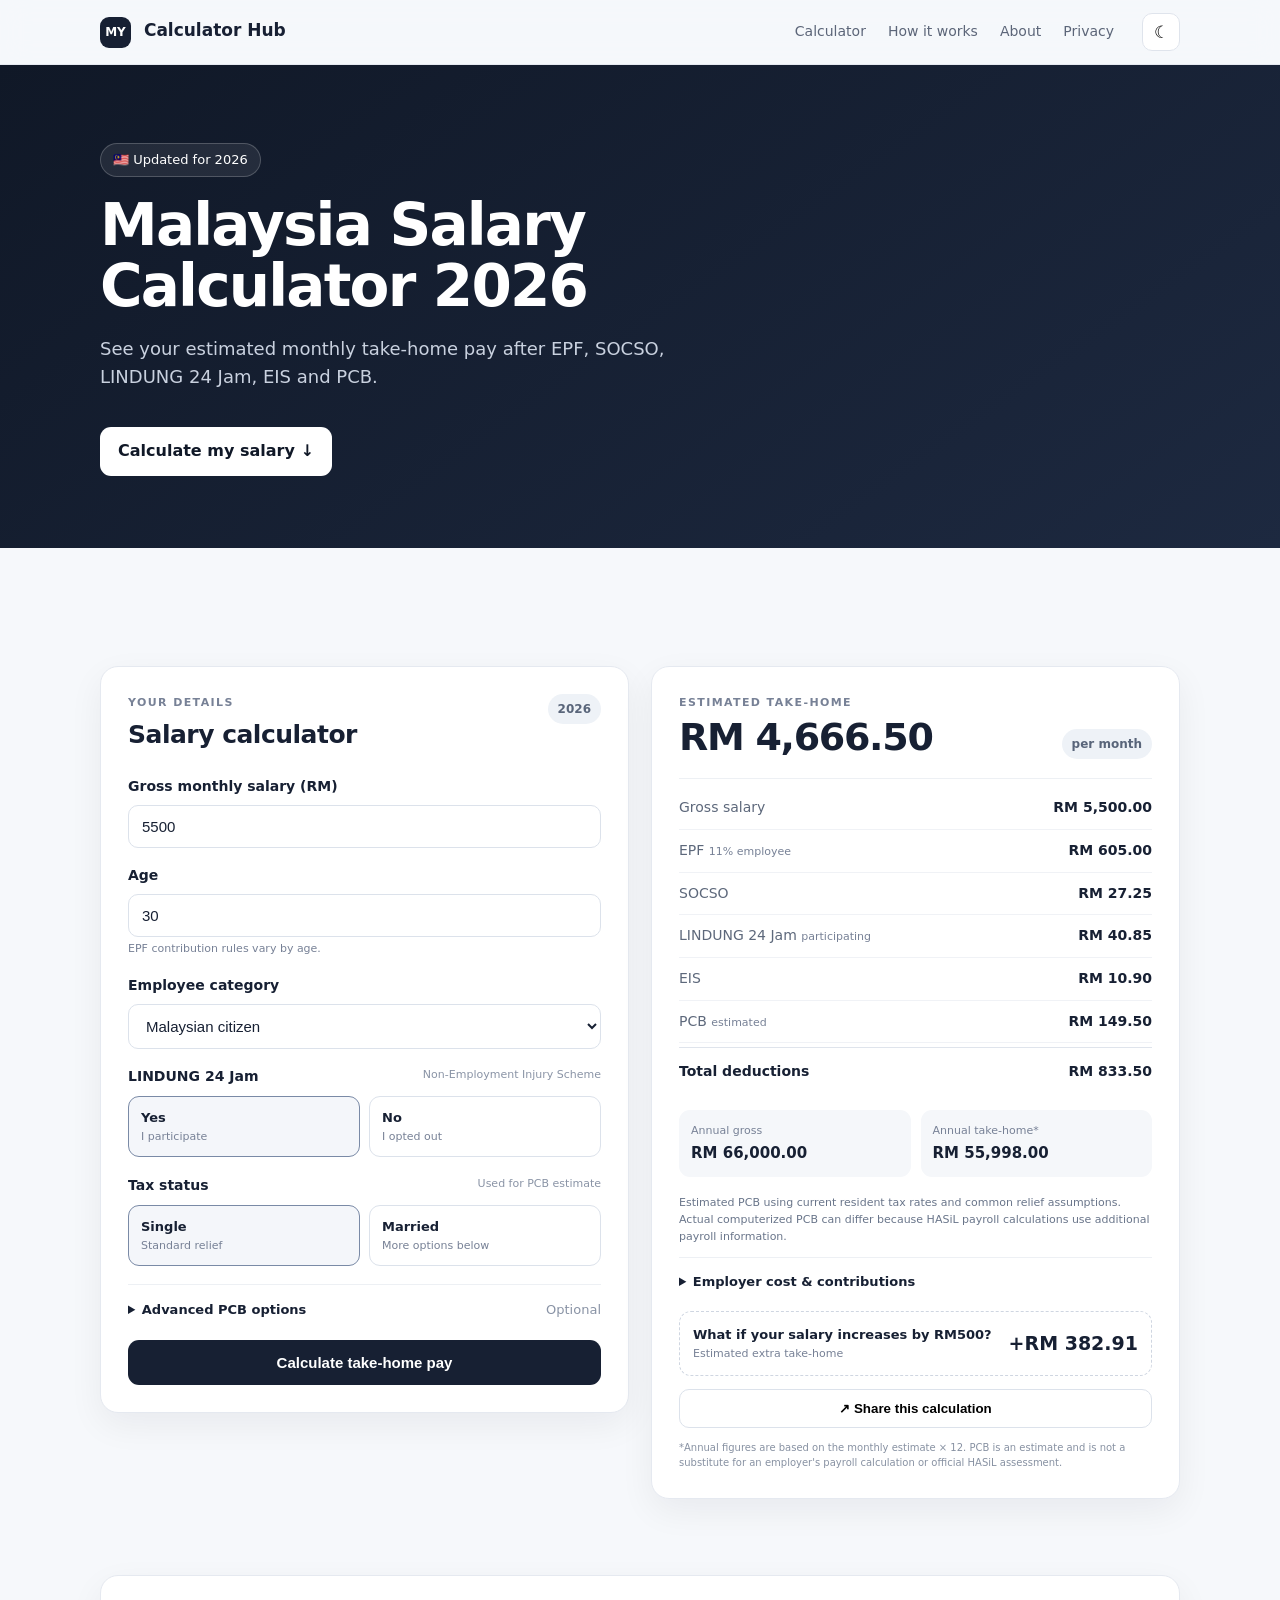
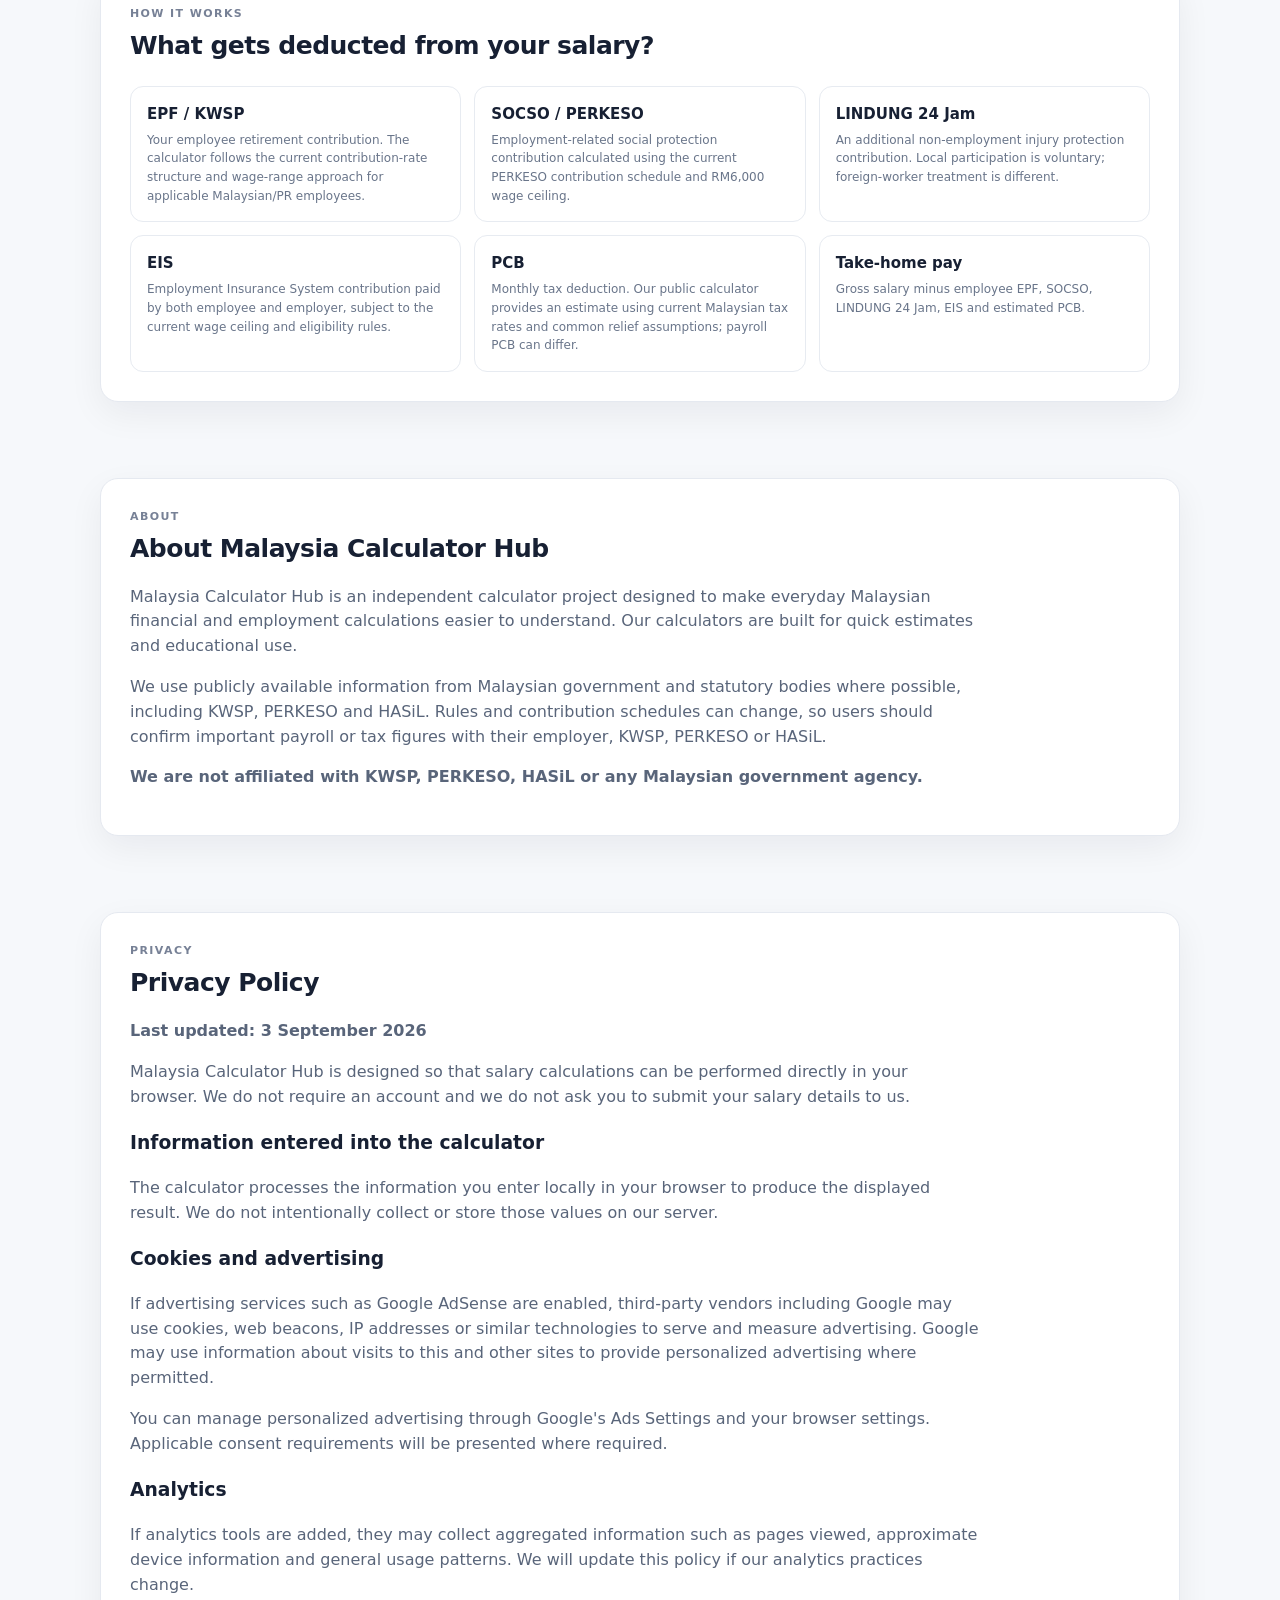
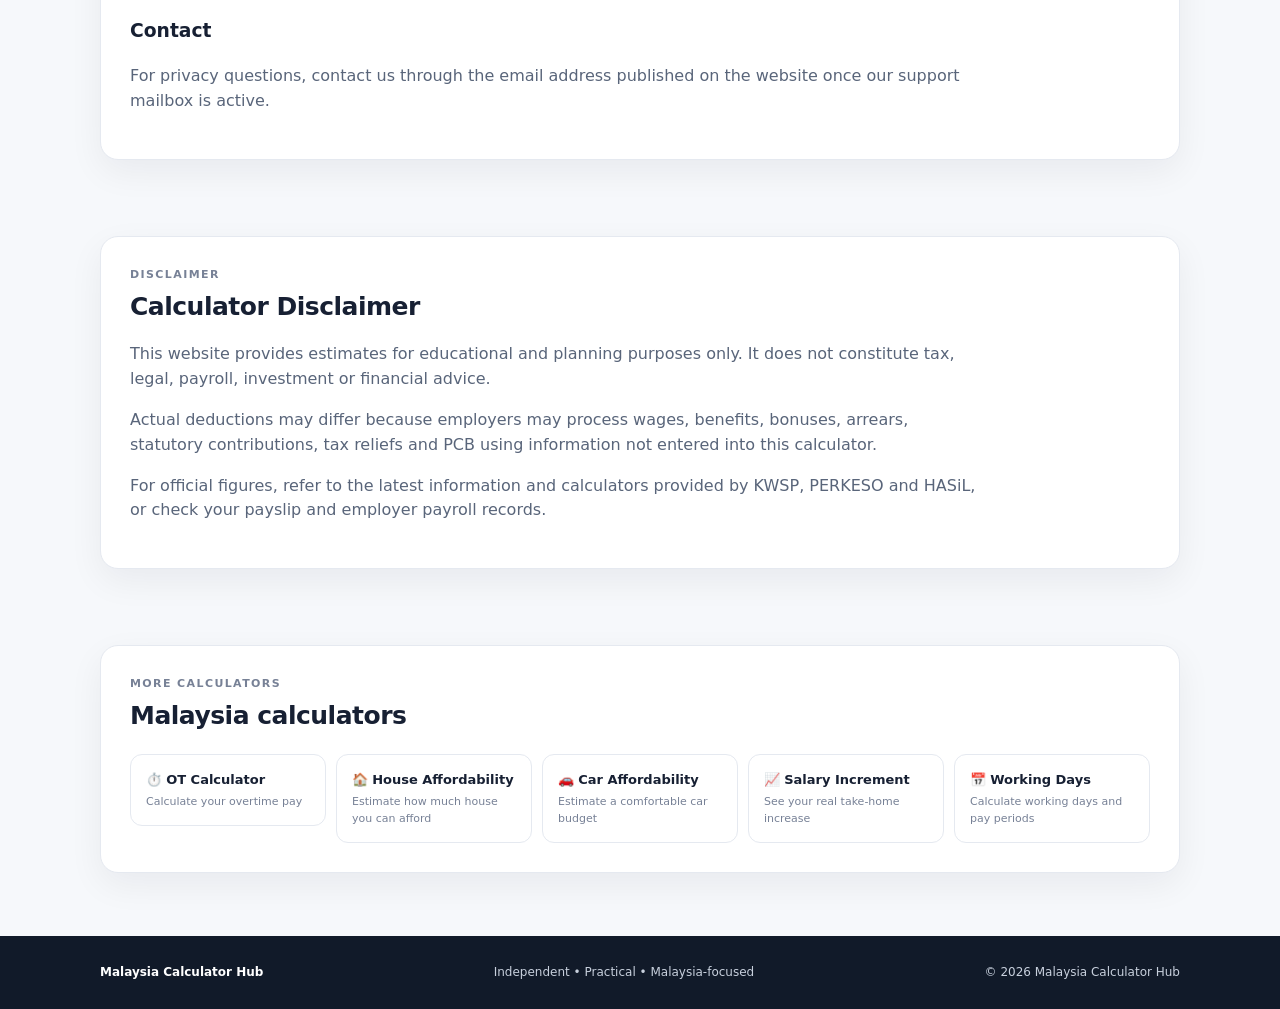
==== index.html @ cb7c534e "Update index.html" ====
<!doctype html>
<html lang="en">
<head>
<meta charset="utf-8">
<meta name="viewport" content="width=device-width, initial-scale=1">
<meta name="description" content="Malaysia Salary Calculator 2026. Estimate take-home pay after EPF, SOCSO, LINDUNG 24 Jam, EIS and PCB.">
<meta name="robots" content="index, follow">
<meta name="theme-color" content="#0f172a">
<title>Malaysia Salary Calculator 2026 | Take-Home Pay</title>
<link rel="stylesheet" href="style.css">
<!-- Google AdSense: after approval, replace ca-pub-XXXXXXXXXXXXXXXX with your publisher ID. -->
<!-- <script async src="https://pagead2.googlesyndication.com/pagead/js/adsbygoogle.js?client=ca-pub-XXXXXXXXXXXXXXXX" crossorigin="anonymous"></script> -->
</head>
<body>
<header class="topbar">
  <div class="nav">
    <a class="brand" href="#top"><span>MY</span> Calculator Hub</a>
    <nav>
      <a href="#calculator">Calculator</a>
      <a href="#how">How it works</a>
      <a href="#about">About</a>
      <a href="#privacy">Privacy</a>
    </nav>
    <button id="themeToggle" class="icon-btn" aria-label="Toggle dark mode">☾</button>
  </div>
</header>

<main id="top">
<section class="hero">
  <div class="hero-inner">
    <div class="pill">🇲🇾 Updated for 2026</div>
    <h1>Malaysia Salary Calculator 2026</h1>
    <p>See your estimated monthly take-home pay after EPF, SOCSO, LINDUNG 24 Jam, EIS and PCB.</p>
    <a class="hero-btn" href="#calculator">Calculate my salary ↓</a>
  </div>
</section>

<section class="ad-slot" aria-label="Advertisement">
  <span>Advertisement</span>
  <!-- AdSense unit can be placed here after approval -->
</section>

<section id="calculator" class="section">
<div class="calculator-grid">
  <div class="card input-card">
    <div class="section-head">
      <div><p class="eyebrow">YOUR DETAILS</p><h2>Salary calculator</h2></div>
      <span class="year-badge">2026</span>
    </div>

    <label>Gross monthly salary (RM)
      <input id="grossSalary" type="number" min="0" step="0.01" value="5500" inputmode="decimal">
    </label>

    <label>Age
      <input id="employeeAge" type="number" min="14" max="75" value="30" inputmode="numeric">
      <small>EPF contribution rules vary by age.</small>
    </label>

    <label>Employee category
      <select id="employeeType">
        <option value="malaysian">Malaysian citizen</option>
        <option value="pr">Permanent Resident (PR)</option>
        <option value="foreign">Non-Malaysian citizen</option>
      </select>
    </label>

    <div id="foreignNotice" class="notice hidden">For non-Malaysian employees, EPF is calculated at 2% employee + 2% employer under the current rule. LINDUNG 24 Jam is treated as mandatory in this calculator.</div>

    <div class="field-group">
      <div class="label-row"><span>LINDUNG 24 Jam</span><span class="help">Non-Employment Injury Scheme</span></div>
      <div class="radio-grid">
        <label class="radio-card"><input type="radio" name="lindung" value="yes" checked><span><b>Yes</b><small>I participate</small></span></label>
        <label class="radio-card"><input type="radio" name="lindung" value="no"><span><b>No</b><small>I opted out</small></span></label>
      </div>
    </div>

    <div class="field-group">
      <div class="label-row"><span>Tax status</span><span class="help">Used for PCB estimate</span></div>
      <div class="radio-grid">
        <label class="radio-card"><input type="radio" name="taxStatus" value="single" checked><span><b>Single</b><small>Standard relief</small></span></label>
        <label class="radio-card"><input type="radio" name="taxStatus" value="married"><span><b>Married</b><small>More options below</small></span></label>
      </div>
    </div>

    <div id="spouseBox" class="sub-options hidden">
      <label>Spouse has no income?
        <select id="spouseNoIncome"><option value="yes">Yes</option><option value="no">No</option></select>
      </label>
    </div>

    <details class="advanced">
      <summary>Advanced PCB options <span>Optional</span></summary>
      <div class="advanced-grid">
        <label>Children eligible for relief
          <input id="childrenCount" type="number" min="0" max="20" value="0">
        </label>
        <label>Monthly zakat (RM)
          <input id="zakatAmount" type="number" min="0" step="0.01" value="0">
        </label>
        <label>Monthly bonus / additional remuneration (RM)
          <input id="bonusAmount" type="number" min="0" step="0.01" value="0">
        </label>
        <label>Tax residency
          <select id="taxResidency">
            <option value="resident">Resident</option>
            <option value="nonresident">Non-resident</option>
          </select>
        </label>
      </div>
      <p class="advanced-note">PCB is an estimate. Actual payroll PCB can depend on accumulated remuneration, previous PCB/zakat, TP1/TP3 information, benefits and other payroll details.</p>
    </details>

    <button id="calculateBtn" class="calculate-btn">Calculate take-home pay</button>
  </div>

  <div class="card result-card" id="results">
    <div class="result-top">
      <div><p class="eyebrow">ESTIMATED TAKE-HOME</p><div id="takeHome" class="take-home">RM 0.00</div></div>
      <div class="mini-chip">per month</div>
    </div>

    <div class="breakdown">
      <div class="row"><span>Gross salary</span><strong id="grossResult">RM 0.00</strong></div>
      <div class="row"><span>EPF <small id="epfRateLabel">Employee</small></span><strong id="epfAmount">RM 0.00</strong></div>
      <div class="row"><span>SOCSO</span><strong id="socsoAmount">RM 0.00</strong></div>
      <div class="row"><span>LINDUNG 24 Jam <small id="lindungLabel"></small></span><strong id="lindungAmount">RM 0.00</strong></div>
      <div class="row"><span>EIS</span><strong id="eisAmount">RM 0.00</strong></div>
      <div class="row"><span>PCB <small>estimated</small></span><strong id="pcbAmount">RM 0.00</strong></div>
      <div class="row total"><span>Total deductions</span><strong id="totalDeductions">RM 0.00</strong></div>
    </div>

    <div class="annual-grid">
      <div><span>Annual gross</span><strong id="annualGross">RM 0.00</strong></div>
      <div><span>Annual take-home*</span><strong id="annualTakeHome">RM 0.00</strong></div>
    </div>
    <p id="pcbNote" class="result-note"></p>

    <details class="employer">
      <summary>Employer cost & contributions</summary>
      <div class="breakdown">
        <div class="row"><span>Employer EPF</span><strong id="employerEpf">RM 0.00</strong></div>
        <div class="row"><span>Employer SOCSO</span><strong id="employerSocso">RM 0.00</strong></div>
        <div class="row"><span>Employer EIS</span><strong id="employerEis">RM 0.00</strong></div>
        <div class="row total"><span>Employer statutory total</span><strong id="employerTotal">RM 0.00</strong></div>
      </div>
    </details>

    <div class="raise-box">
      <div><span>What if your salary increases by RM500?</span><small>Estimated extra take-home</small></div>
      <strong id="raiseTakeHome">+RM 0.00</strong>
    </div>

    <button id="shareBtn" class="share-btn">↗ Share this calculation</button>
    <p class="disclaimer">*Annual figures are based on the monthly estimate × 12. PCB is an estimate and is not a substitute for an employer's payroll calculation or official HASiL assessment.</p>
  </div>
</div>
</section>

<section class="section" id="how">
  <div class="content-card">
    <p class="eyebrow">HOW IT WORKS</p>
    <h2>What gets deducted from your salary?</h2>
    <div class="info-grid">
      <article><h3>EPF / KWSP</h3><p>Your employee retirement contribution. The calculator follows the current contribution-rate structure and wage-range approach for applicable Malaysian/PR employees.</p></article>
      <article><h3>SOCSO / PERKESO</h3><p>Employment-related social protection contribution calculated using the current PERKESO contribution schedule and RM6,000 wage ceiling.</p></article>
      <article><h3>LINDUNG 24 Jam</h3><p>An additional non-employment injury protection contribution. Local participation is voluntary; foreign-worker treatment is different.</p></article>
      <article><h3>EIS</h3><p>Employment Insurance System contribution paid by both employee and employer, subject to the current wage ceiling and eligibility rules.</p></article>
      <article><h3>PCB</h3><p>Monthly tax deduction. Our public calculator provides an estimate using current Malaysian tax rates and common relief assumptions; payroll PCB can differ.</p></article>
      <article><h3>Take-home pay</h3><p>Gross salary minus employee EPF, SOCSO, LINDUNG 24 Jam, EIS and estimated PCB.</p></article>
    </div>
  </div>
</section>

<section class="section" id="about">
  <div class="content-card">
    <p class="eyebrow">ABOUT</p>
    <h2>About Malaysia Calculator Hub</h2>
    <p>Malaysia Calculator Hub is an independent calculator project designed to make everyday Malaysian financial and employment calculations easier to understand. Our calculators are built for quick estimates and educational use.</p>
    <p>We use publicly available information from Malaysian government and statutory bodies where possible, including KWSP, PERKESO and HASiL. Rules and contribution schedules can change, so users should confirm important payroll or tax figures with their employer, KWSP, PERKESO or HASiL.</p>
    <p><b>We are not affiliated with KWSP, PERKESO, HASiL or any Malaysian government agency.</b></p>
  </div>
</section>

<section class="section" id="privacy">
  <div class="content-card">
    <p class="eyebrow">PRIVACY</p>
    <h2>Privacy Policy</h2>
    <p><b>Last updated: 3 September 2026</b></p>
    <p>Malaysia Calculator Hub is designed so that salary calculations can be performed directly in your browser. We do not require an account and we do not ask you to submit your salary details to us.</p>
    <h3>Information entered into the calculator</h3>
    <p>The calculator processes the information you enter locally in your browser to produce the displayed result. We do not intentionally collect or store those values on our server.</p>
    <h3>Cookies and advertising</h3>
    <p>If advertising services such as Google AdSense are enabled, third-party vendors including Google may use cookies, web beacons, IP addresses or similar technologies to serve and measure advertising. Google may use information about visits to this and other sites to provide personalized advertising where permitted.</p>
    <p>You can manage personalized advertising through Google's Ads Settings and your browser settings. Applicable consent requirements will be presented where required.</p>
    <h3>Analytics</h3>
    <p>If analytics tools are added, they may collect aggregated information such as pages viewed, approximate device information and general usage patterns. We will update this policy if our analytics practices change.</p>
    <h3>Contact</h3>
    <p>For privacy questions, contact us through the email address published on the website once our support mailbox is active.</p>
  </div>
</section>

<section class="section">
  <div class="content-card">
    <p class="eyebrow">DISCLAIMER</p>
    <h2>Calculator Disclaimer</h2>
    <p>This website provides estimates for educational and planning purposes only. It does not constitute tax, legal, payroll, investment or financial advice.</p>
    <p>Actual deductions may differ because employers may process wages, benefits, bonuses, arrears, statutory contributions, tax reliefs and PCB using information not entered into this calculator.</p>
    <p>For official figures, refer to the latest information and calculators provided by KWSP, PERKESO and HASiL, or check your payslip and employer payroll records.</p>
  </div>
</section>

<section class="section">
  <div class="content-card">
    <p class="eyebrow">MORE CALCULATORS</p>
    <h2>Malaysia calculators</h2>

    <div class="coming-grid">

      <a href="ot-calculator.html" style="text-decoration:none;color:inherit;">
        <div>
          ⏱️ <b>OT Calculator</b>
          <small>Calculate your overtime pay</small>
        </div>
      </a>

      <a href="house-affordability.html" style="text-decoration:none;color:inherit;">
  <div>
    🏠 <b>House Affordability</b>
    <small>Estimate how much house you can afford</small>
  </div>
</a>

      <div>
        🚗 <b>Car Affordability</b>
        <small>Estimate a comfortable car budget</small>
      </div>

      <div>
        📈 <b>Salary Increment</b>
        <small>See your real take-home increase</small>
      </div>

      <div>
        📅 <b>Working Days</b>
        <small>Calculate working days and pay periods</small>
      </div>

    </div>
  </div>
</section>
</main>

<footer>
  <div class="footer-inner">
    <b>Malaysia Calculator Hub</b>
    <span>Independent • Practical • Malaysia-focused</span>
    <span>© 2026 Malaysia Calculator Hub</span>
  </div>
</footer>
<script src="script.js"></script>
</body>
</html>
---- style.css ----
*{box-sizing:border-box}html{scroll-behavior:smooth}body{margin:0;font-family:Inter,ui-sans-serif,system-ui,-apple-system,BlinkMacSystemFont,"Segoe UI",sans-serif;background:#f6f8fb;color:#172033;line-height:1.55}a{color:inherit;text-decoration:none}.topbar{position:sticky;top:0;z-index:20;background:rgba(246,248,251,.9);backdrop-filter:blur(14px);border-bottom:1px solid #e5e9f0}.nav{max-width:1120px;margin:auto;padding:13px 20px;display:flex;align-items:center;gap:28px}.brand{font-weight:800;font-size:17px;margin-right:auto}.brand span{display:inline-grid;place-items:center;background:#172033;color:#fff;border-radius:9px;width:31px;height:31px;margin-right:7px;font-size:12px}.nav nav{display:flex;gap:22px;font-size:14px;color:#5c6679}.nav nav a:hover{color:#172033}.icon-btn{border:1px solid #dfe4ec;background:#fff;border-radius:10px;width:38px;height:38px;font-size:17px;cursor:pointer}.hero{background:linear-gradient(145deg,#101827,#1d2940);color:white}.hero-inner{max-width:1120px;margin:auto;padding:78px 20px 72px}.pill{display:inline-block;border:1px solid rgba(255,255,255,.2);background:rgba(255,255,255,.08);padding:6px 12px;border-radius:999px;font-size:13px}.hero h1{font-size:clamp(34px,6vw,58px);line-height:1.05;max-width:760px;margin:18px 0 15px;letter-spacing:-1.8px}.hero p{max-width:650px;color:#c9d1df;font-size:18px}.hero-btn{display:inline-block;margin-top:18px;background:#fff;color:#101827;padding:12px 18px;border-radius:11px;font-weight:750}.section{max-width:1120px;margin:0 auto;padding:38px 20px}.calculator-grid{display:grid;grid-template-columns:1fr 1fr;gap:22px;margin-top:-35px;position:relative}.card,.content-card{background:#fff;border:1px solid #e5e9f0;border-radius:18px;box-shadow:0 12px 35px rgba(15,23,42,.06)}.card{padding:27px}.input-card{align-self:start}.result-card{position:sticky;top:82px}.section-head{display:flex;justify-content:space-between;align-items:start;margin-bottom:22px}.eyebrow{font-size:11px;letter-spacing:1.4px;font-weight:800;color:#778196;margin:0 0 5px}.section h2,.content-card h2{margin:0;font-size:25px;letter-spacing:-.5px}.year-badge,.mini-chip{background:#eef2f7;color:#59657a;border-radius:999px;padding:6px 10px;font-size:12px;font-weight:700}label{display:block;font-size:14px;font-weight:700;margin:0 0 17px}input,select{display:block;width:100%;margin-top:7px;border:1px solid #dce2eb;border-radius:10px;background:#fff;color:#172033;padding:12px 13px;font-size:15px;outline:none}input:focus,select:focus{border-color:#7586a3;box-shadow:0 0 0 3px rgba(117,134,163,.12)}small{font-size:11px;color:#778196;font-weight:500}.notice{font-size:12px;line-height:1.5;padding:11px 12px;background:#fff7e6;border:1px solid #f0d79d;color:#71551d;border-radius:10px;margin:-4px 0 18px}.hidden{display:none!important}.field-group{margin:4px 0 18px}.label-row{display:flex;justify-content:space-between;gap:10px;font-size:14px;font-weight:750;margin-bottom:8px}.help{font-size:11px;color:#8a94a6;font-weight:500}.radio-grid{display:grid;grid-template-columns:1fr 1fr;gap:9px}.radio-card{margin:0;cursor:pointer}.radio-card input{display:none}.radio-card span{display:block;border:1px solid #dce2eb;border-radius:11px;padding:11px 12px;background:#fff}.radio-card input:checked+span{border-color:#7a8aa6;background:#f4f6fa}.radio-card b,.radio-card small{display:block}.radio-card b{font-size:13px}.sub-options{padding:12px;background:#f7f9fc;border-radius:11px;margin-bottom:15px}.advanced{border-top:1px solid #edf0f4;padding-top:15px;margin-top:3px}.advanced summary,.employer summary{cursor:pointer;font-weight:750;font-size:13px}.advanced summary span{float:right;color:#8993a5;font-weight:500}.advanced-grid{display:grid;grid-template-columns:1fr 1fr;gap:12px;margin-top:15px}.advanced-grid label{margin:0}.advanced-note{font-size:11px;color:#778196;margin:12px 0 0}.calculate-btn{width:100%;border:0;border-radius:11px;background:#172033;color:#fff;padding:14px 16px;font-size:15px;font-weight:800;cursor:pointer;margin-top:20px}.calculate-btn:hover{opacity:.92}.result-top{display:flex;align-items:end;justify-content:space-between;border-bottom:1px solid #edf0f4;padding-bottom:19px}.take-home{font-size:38px;font-weight:850;letter-spacing:-1.3px;line-height:1.15}.breakdown{margin:8px 0}.row{display:flex;justify-content:space-between;align-items:center;padding:10px 0;font-size:14px;border-bottom:1px solid #f0f2f6}.row span{color:#5d687b}.row strong{font-variant-numeric:tabular-nums}.row.total{border-top:1px solid #dfe4ec;border-bottom:0;margin-top:4px;padding-top:13px;font-weight:800}.row.total span{color:#172033}.annual-grid{display:grid;grid-template-columns:1fr 1fr;gap:10px;margin:17px 0}.annual-grid div{background:#f5f7fa;border-radius:11px;padding:12px}.annual-grid span,.annual-grid strong{display:block}.annual-grid span{font-size:11px;color:#778196}.annual-grid strong{font-size:15px;margin-top:3px}.result-note{font-size:11px;color:#69758a}.employer{border-top:1px solid #edf0f4;padding-top:14px;margin-top:12px}.raise-box{margin-top:18px;border:1px dashed #cfd6e1;border-radius:12px;padding:13px;display:flex;justify-content:space-between;gap:12px;align-items:center}.raise-box span,.raise-box small{display:block}.raise-box span{font-size:13px;font-weight:750}.raise-box strong{font-size:19px}.share-btn{width:100%;background:#fff;border:1px solid #dce2eb;border-radius:10px;padding:11px;margin-top:13px;font-weight:750;cursor:pointer}.disclaimer{font-size:10px;color:#8791a2;margin:12px 0 0}.content-card{padding:29px}.content-card>p:not(.eyebrow){max-width:850px;color:#59657a}.info-grid{display:grid;grid-template-columns:repeat(3,1fr);gap:13px;margin-top:20px}.info-grid article{border:1px solid #e7ebf1;border-radius:13px;padding:16px}.info-grid h3{margin:0 0 5px;font-size:15px}.info-grid p{margin:0;font-size:12px;color:#69758a}.coming-grid{display:grid;grid-template-columns:repeat(5,1fr);gap:10px;margin-top:18px}.coming-grid div{border:1px solid #e5e9f0;border-radius:12px;padding:15px;font-size:13px}.coming-grid small{display:block;margin-top:3px}.ad-slot{max-width:1120px;height:90px;margin:25px auto 0;padding:15px 20px;display:flex;justify-content:center;align-items:center;color:#a1a9b7;font-size:10px;letter-spacing:.7px;text-transform:uppercase}.ad-slot span{display:none}footer{background:#111a29;color:#c8d0dd;margin-top:25px}.footer-inner{max-width:1120px;margin:auto;padding:27px 20px;display:flex;gap:20px;justify-content:space-between;flex-wrap:wrap;font-size:12px}.footer-inner b{color:#fff}body.dark{background:#0d1420;color:#edf1f7}body.dark .topbar{background:rgba(13,20,32,.9);border-color:#263142}body.dark .card,body.dark .content-card,body.dark input,body.dark select,body.dark .radio-card span,body.dark .icon-btn,body.dark .share-btn{background:#141d2b;color:#edf1f7;border-color:#2a3547}body.dark .nav nav,body.dark .row span,body.dark .content-card>p:not(.eyebrow),body.dark .info-grid p,body.dark .result-note,body.dark small{color:#9da9bb}body.dark .brand span{background:#fff;color:#111a29}body.dark .year-badge,body.dark .mini-chip,body.dark .annual-grid div{background:#1c2737;color:#b6c0cf}body.dark .row{border-color:#263142}body.dark .radio-card input:checked+span{background:#1d293a}body.dark .advanced{border-color:#263142}body.dark .sub-options{background:#111a27}.dark .content-card{}.hidden{display:none!important}@media(max-width:850px){.nav nav{display:none}.calculator-grid{grid-template-columns:1fr}.result-card{position:static}.info-grid{grid-template-columns:1fr 1fr}.coming-grid{grid-template-columns:1fr 1fr}.hero-inner{padding-top:58px}.calculator-grid{margin-top:-20px}}@media(max-width:600px){.section{padding:25px 14px}.card,.content-card{padding:21px;border-radius:15px}.hero-inner{padding:52px 18px 58px}.hero h1{font-size:38px}.hero p{font-size:16px}.take-home{font-size:32px}.info-grid,.advanced-grid{grid-template-columns:1fr}.coming-grid{grid-template-columns:1fr 1fr}.nav{padding:10px 14px}.ad-slot{height:60px}.annual-grid{gap:7px}.footer-inner{padding:24px 14px;flex-direction:column;gap:7px}}
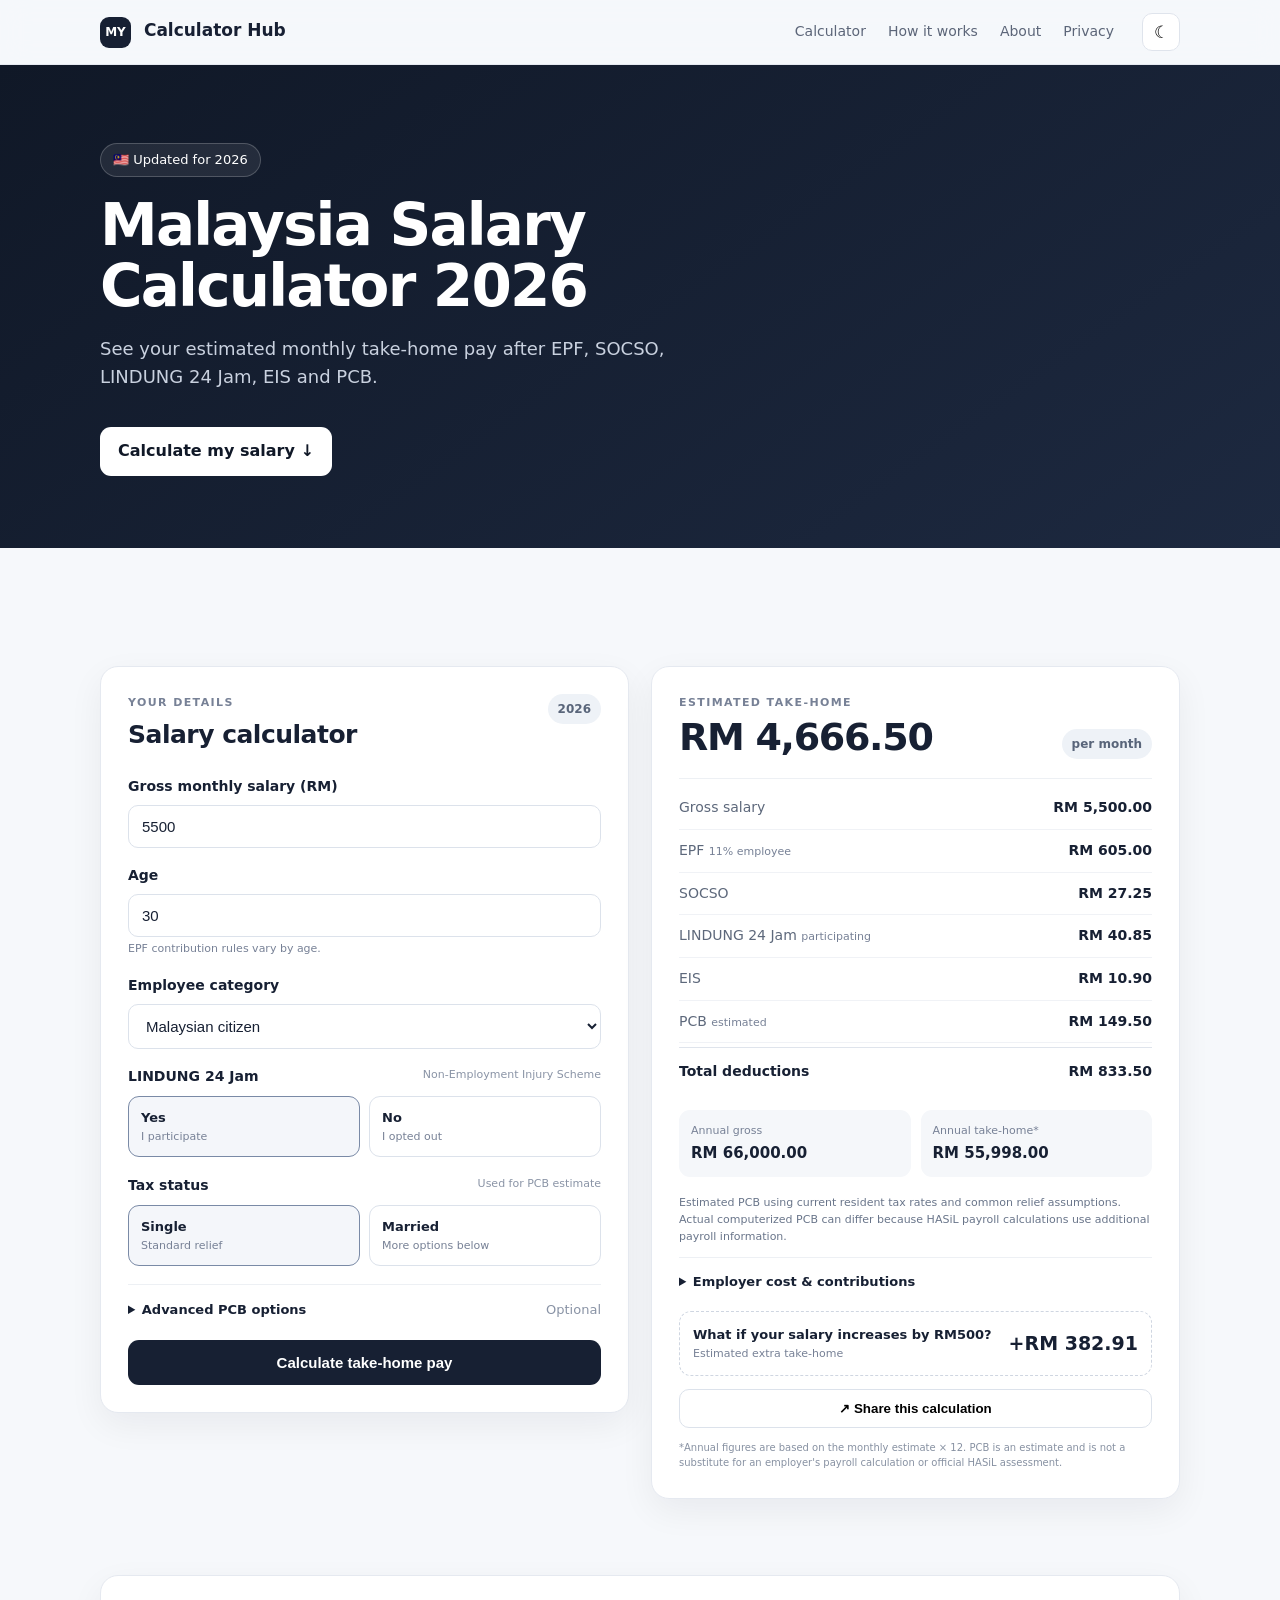
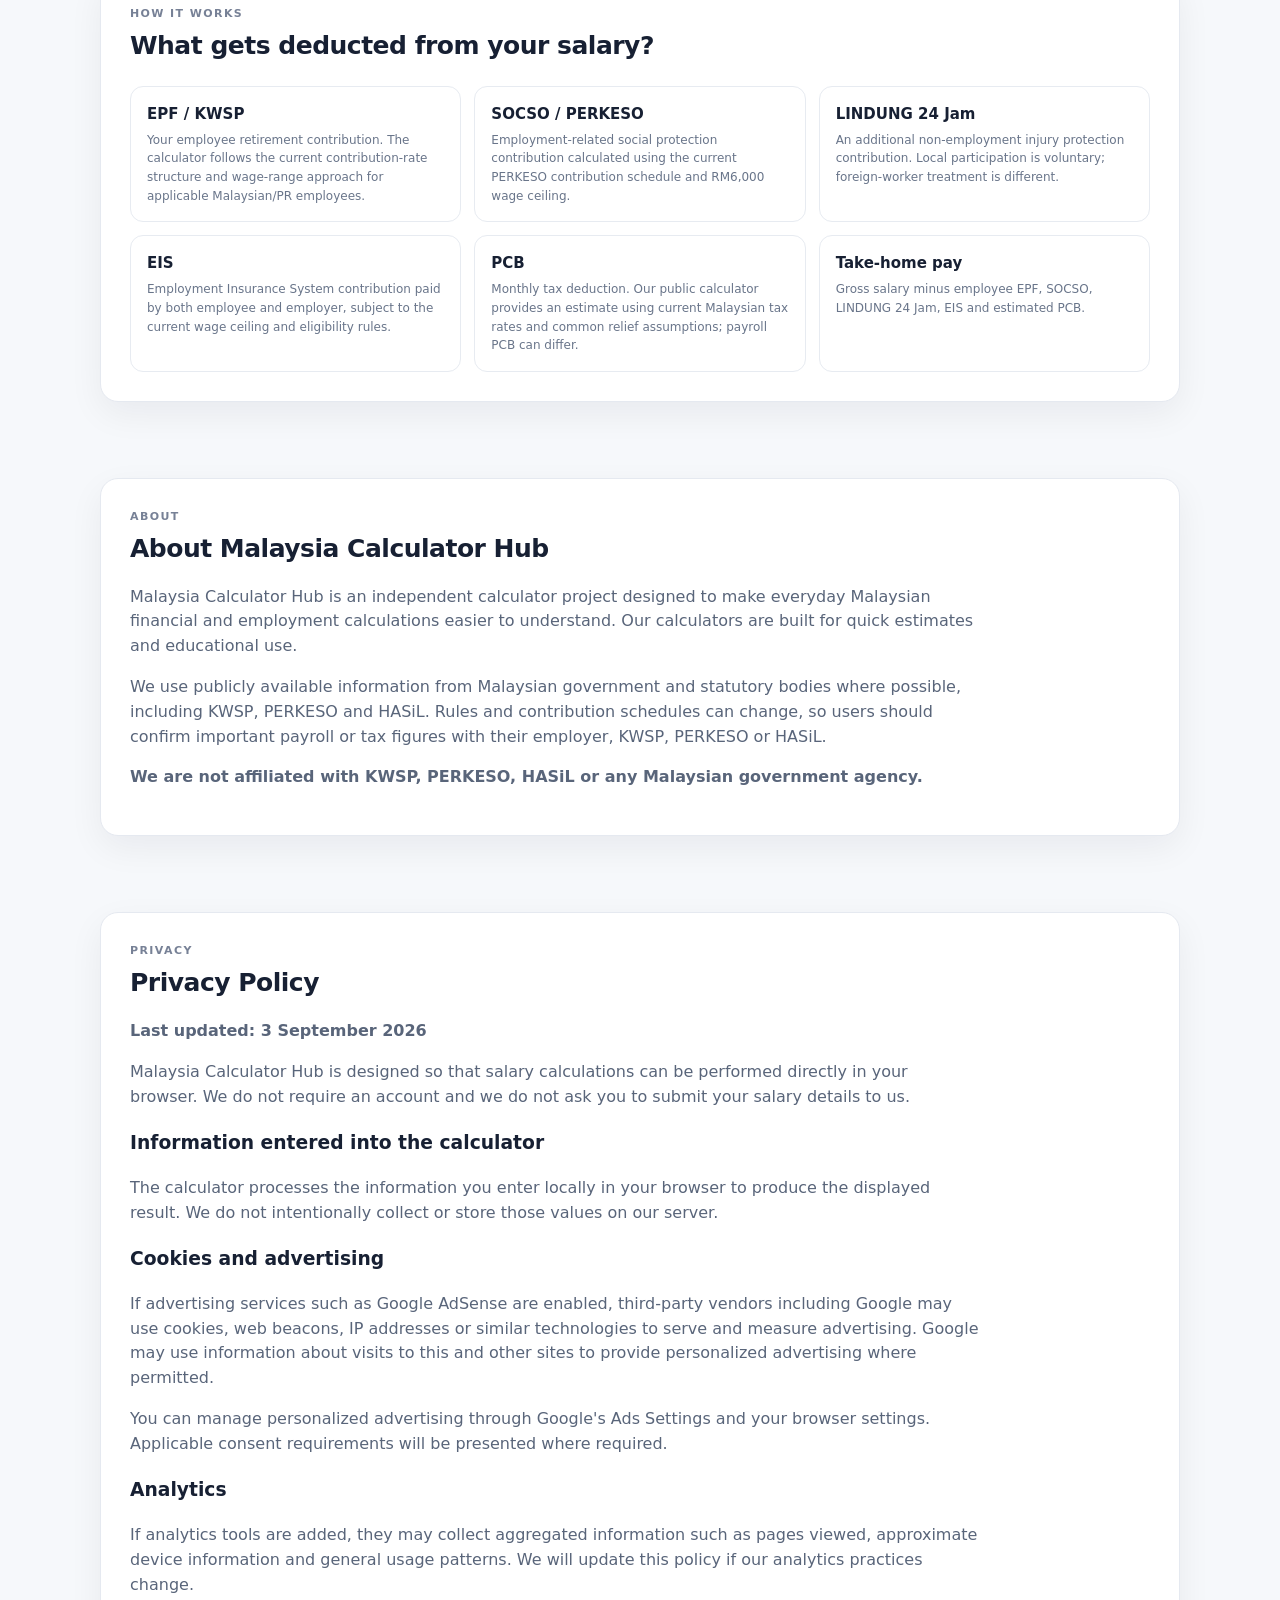
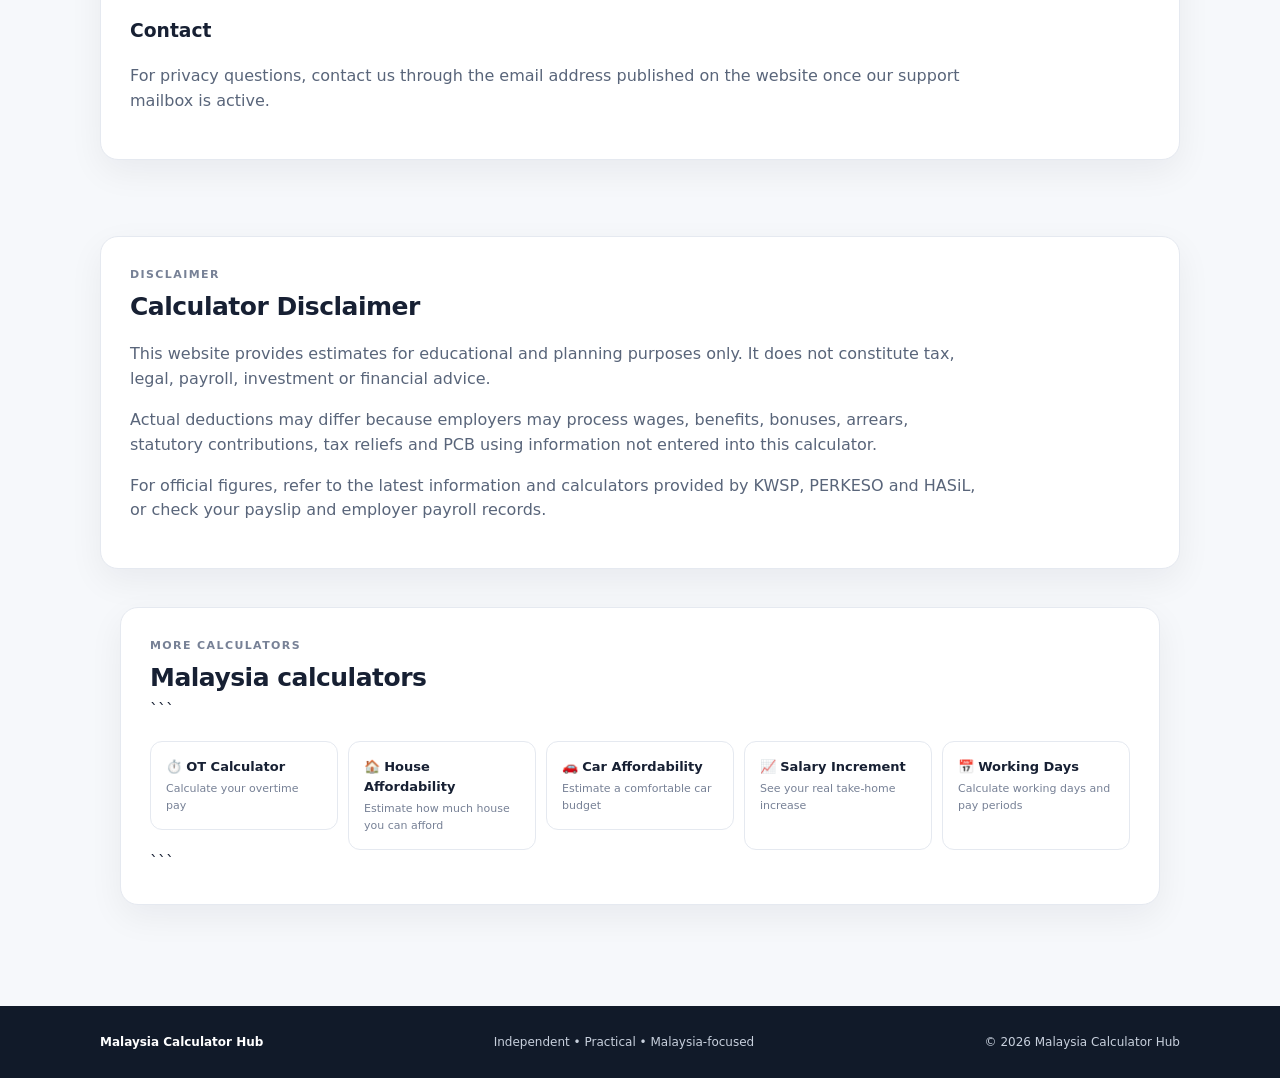
==== commit 8d29e79f: "Update index.html" ====
--- a/index.html
+++ b/index.html
@@ -208,47 +208,51 @@
     <p>Actual deductions may differ because employers may process wages, benefits, bonuses, arrears, statutory contributions, tax reliefs and PCB using information not entered into this calculator.</p>
     <p>For official figures, refer to the latest information and calculators provided by KWSP, PERKESO and HASiL, or check your payslip and employer payroll records.</p>
   </div>
-</section>
-
 <section class="section">
   <div class="content-card">
     <p class="eyebrow">MORE CALCULATORS</p>
     <h2>Malaysia calculators</h2>
 
-    <div class="coming-grid">
-
-      <a href="ot-calculator.html" style="text-decoration:none;color:inherit;">
-        <div>
-          ⏱️ <b>OT Calculator</b>
-          <small>Calculate your overtime pay</small>
-        </div>
-      </a>
-
-      <a href="house-affordability.html" style="text-decoration:none;color:inherit;">
+```
+<div class="coming-grid">
+
+  <a href="ot-calculator.html" style="text-decoration:none;color:inherit;">
+    <div>
+      ⏱️ <b>OT Calculator</b>
+      <small>Calculate your overtime pay</small>
+    </div>
+  </a>
+
+  <a href="house-affordability.html" style="text-decoration:none;color:inherit;">
+    <div>
+      🏠 <b>House Affordability</b>
+      <small>Estimate how much house you can afford</small>
+    </div>
+  </a>
+
+  <a href="car-affordability.html" style="text-decoration:none;color:inherit;">
+    <div>
+      🚗 <b>Car Affordability</b>
+      <small>Estimate a comfortable car budget</small>
+    </div>
+  </a>
+
   <div>
-    🏠 <b>House Affordability</b>
-    <small>Estimate how much house you can afford</small>
-  </div>
-</a>
-
-      <div>
-        🚗 <b>Car Affordability</b>
-        <small>Estimate a comfortable car budget</small>
-      </div>
-
-      <div>
-        📈 <b>Salary Increment</b>
-        <small>See your real take-home increase</small>
-      </div>
-
-      <div>
-        📅 <b>Working Days</b>
-        <small>Calculate working days and pay periods</small>
-      </div>
-
-    </div>
-  </div>
-</section>
+    📈 <b>Salary Increment</b>
+    <small>See your real take-home increase</small>
+  </div>
+
+  <div>
+    📅 <b>Working Days</b>
+    <small>Calculate working days and pay periods</small>
+  </div>
+
+</div>
+```
+
+  </div>
+</section>
+
 </main>
 
 <footer>
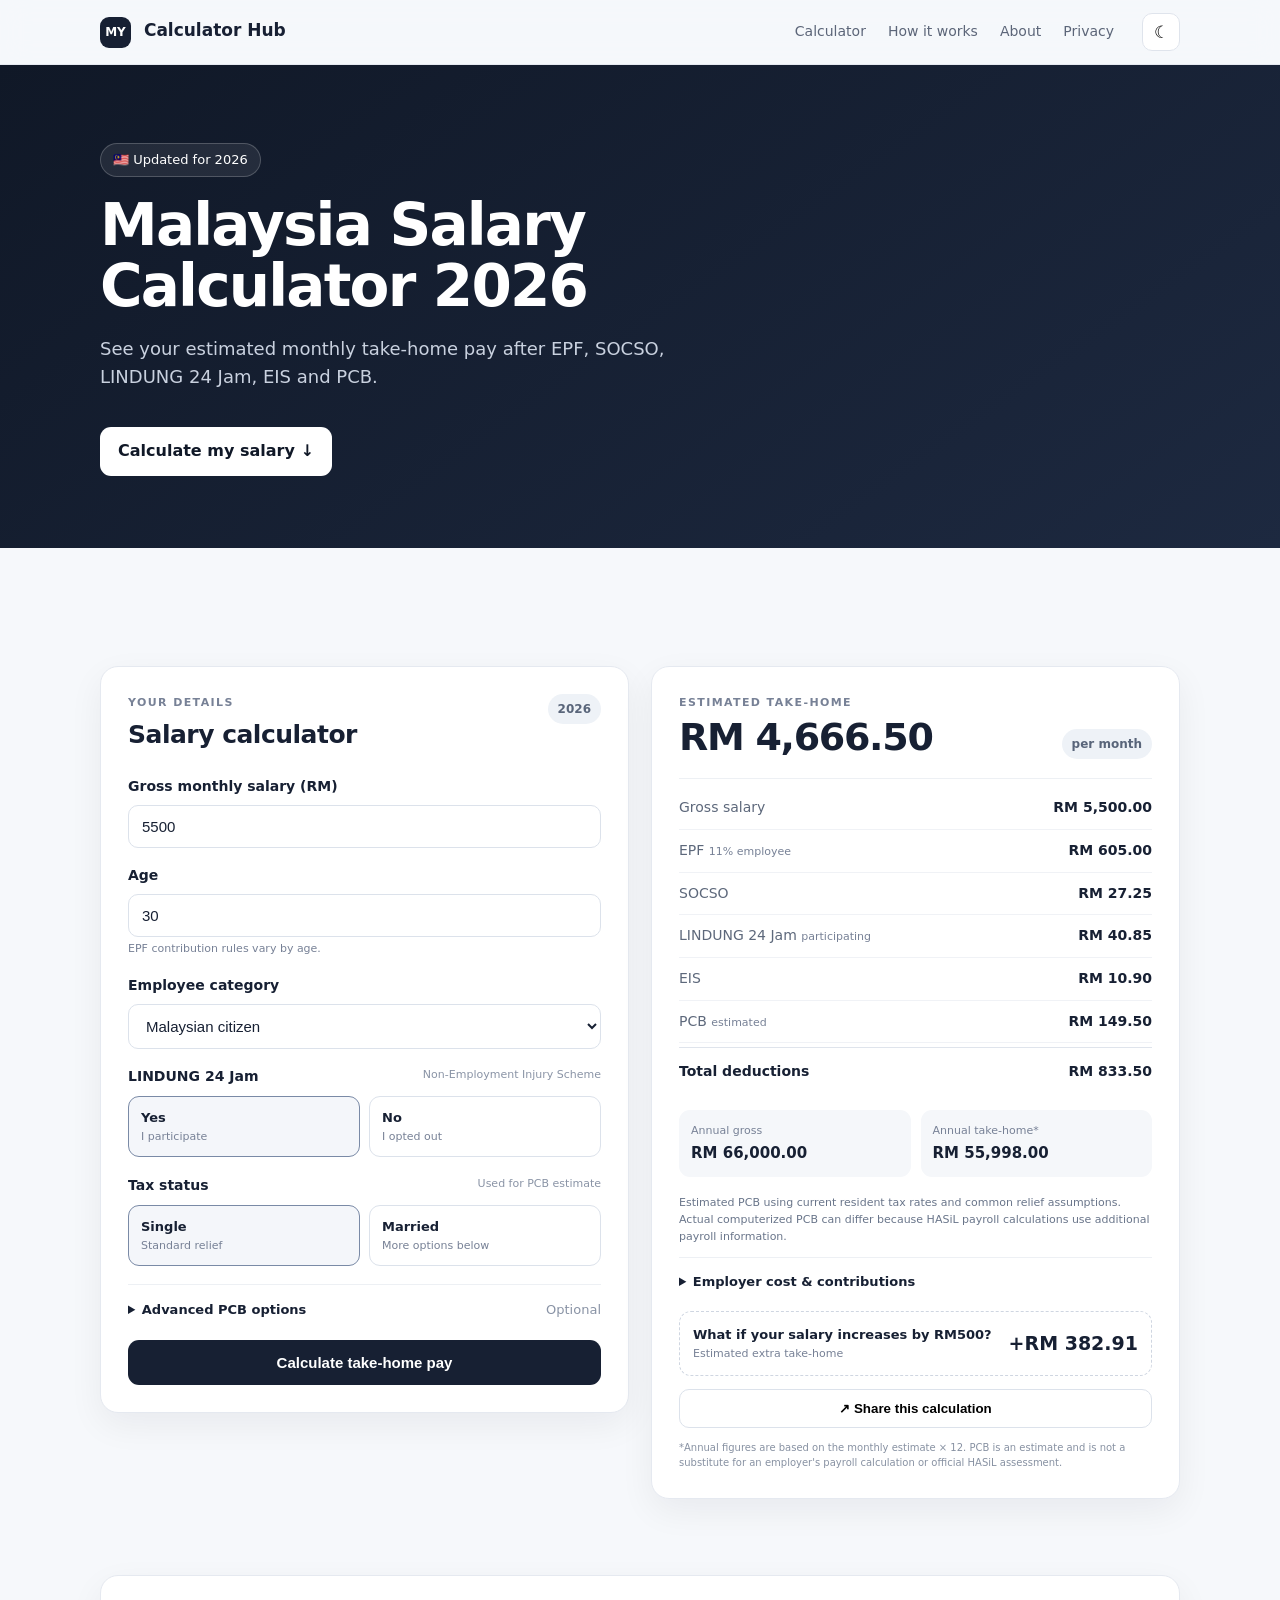
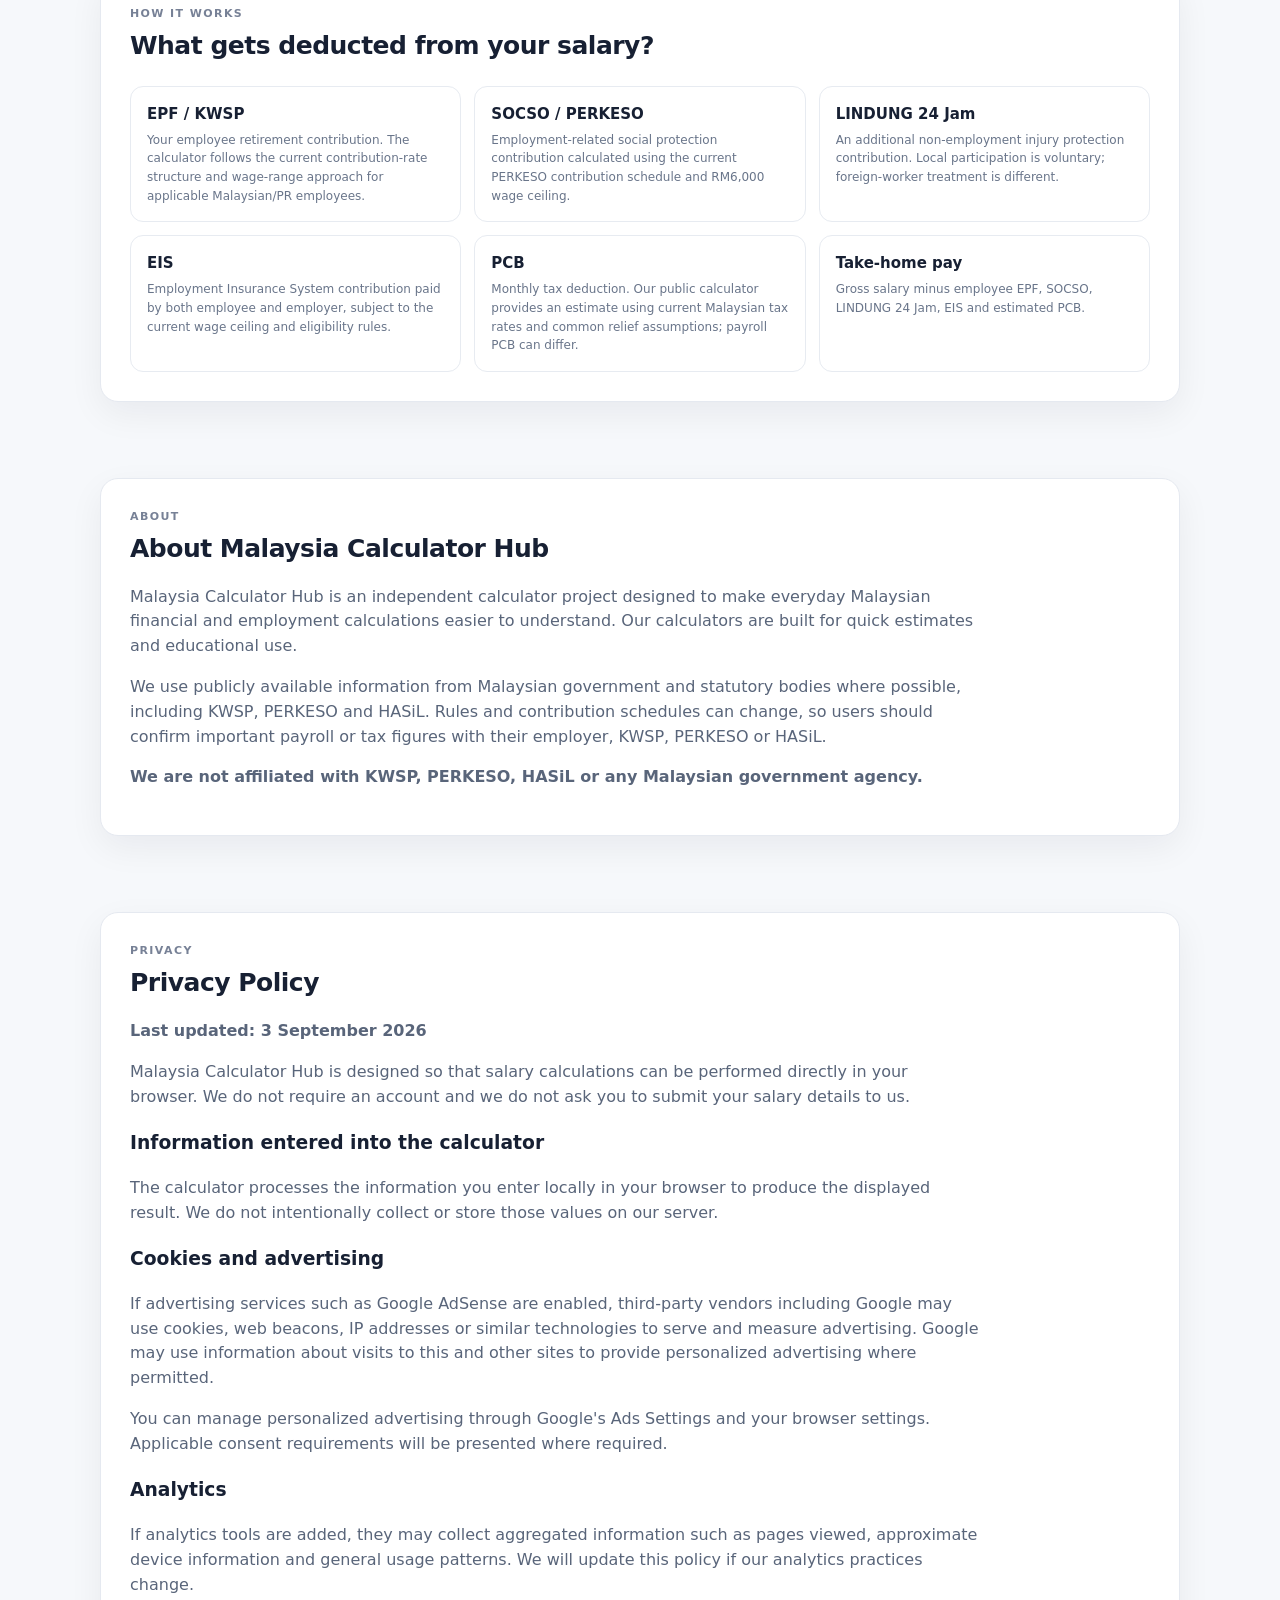
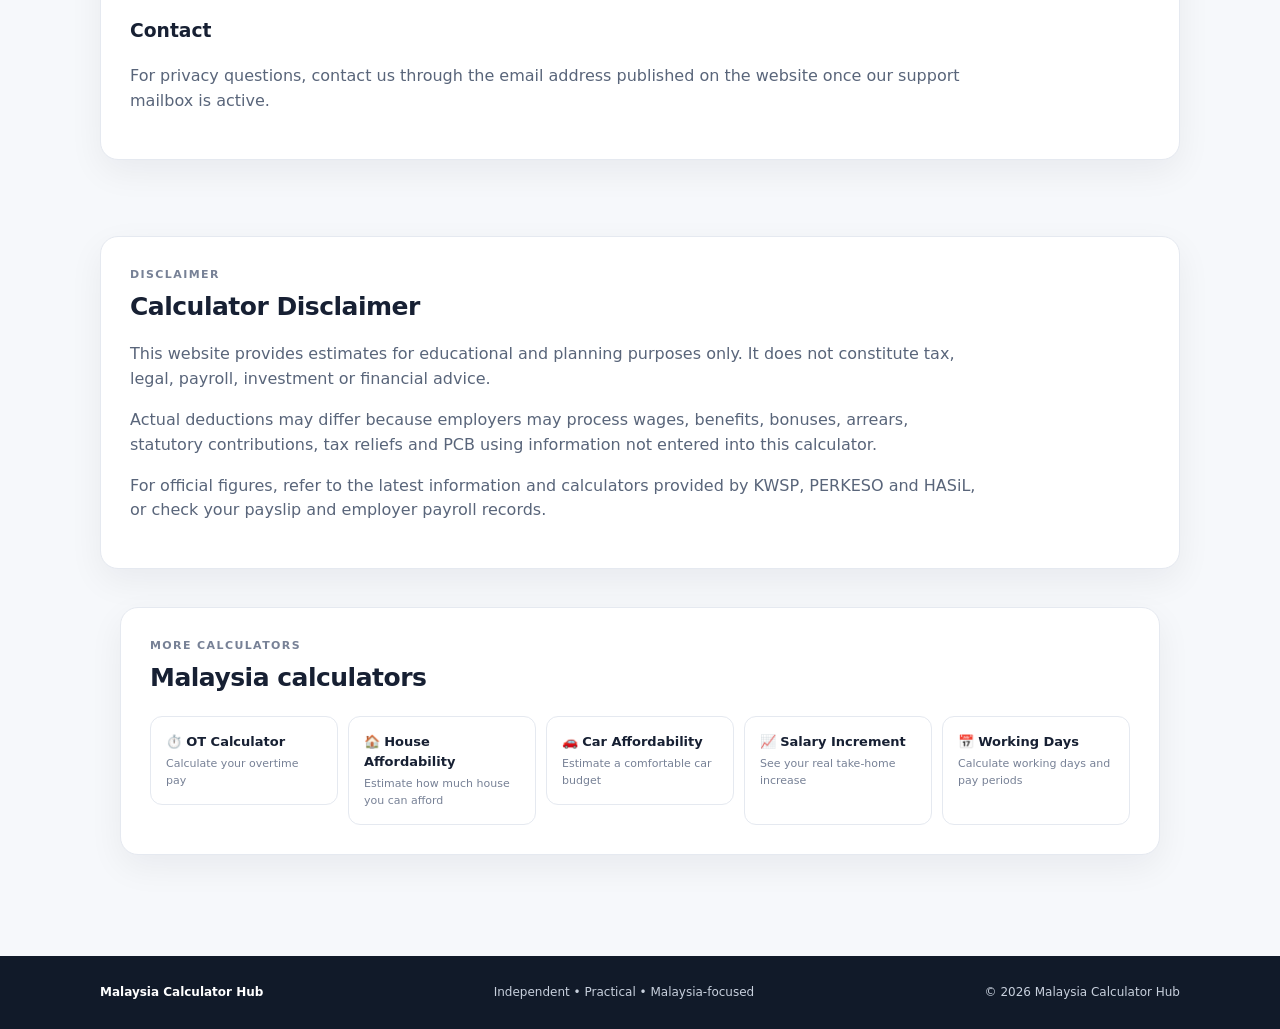
==== commit 6c448413: "Update index.html" ====
--- a/index.html
+++ b/index.html
@@ -213,7 +213,6 @@
     <p class="eyebrow">MORE CALCULATORS</p>
     <h2>Malaysia calculators</h2>
 
-```
 <div class="coming-grid">
 
   <a href="ot-calculator.html" style="text-decoration:none;color:inherit;">
@@ -248,7 +247,6 @@
   </div>
 
 </div>
-```
 
   </div>
 </section>
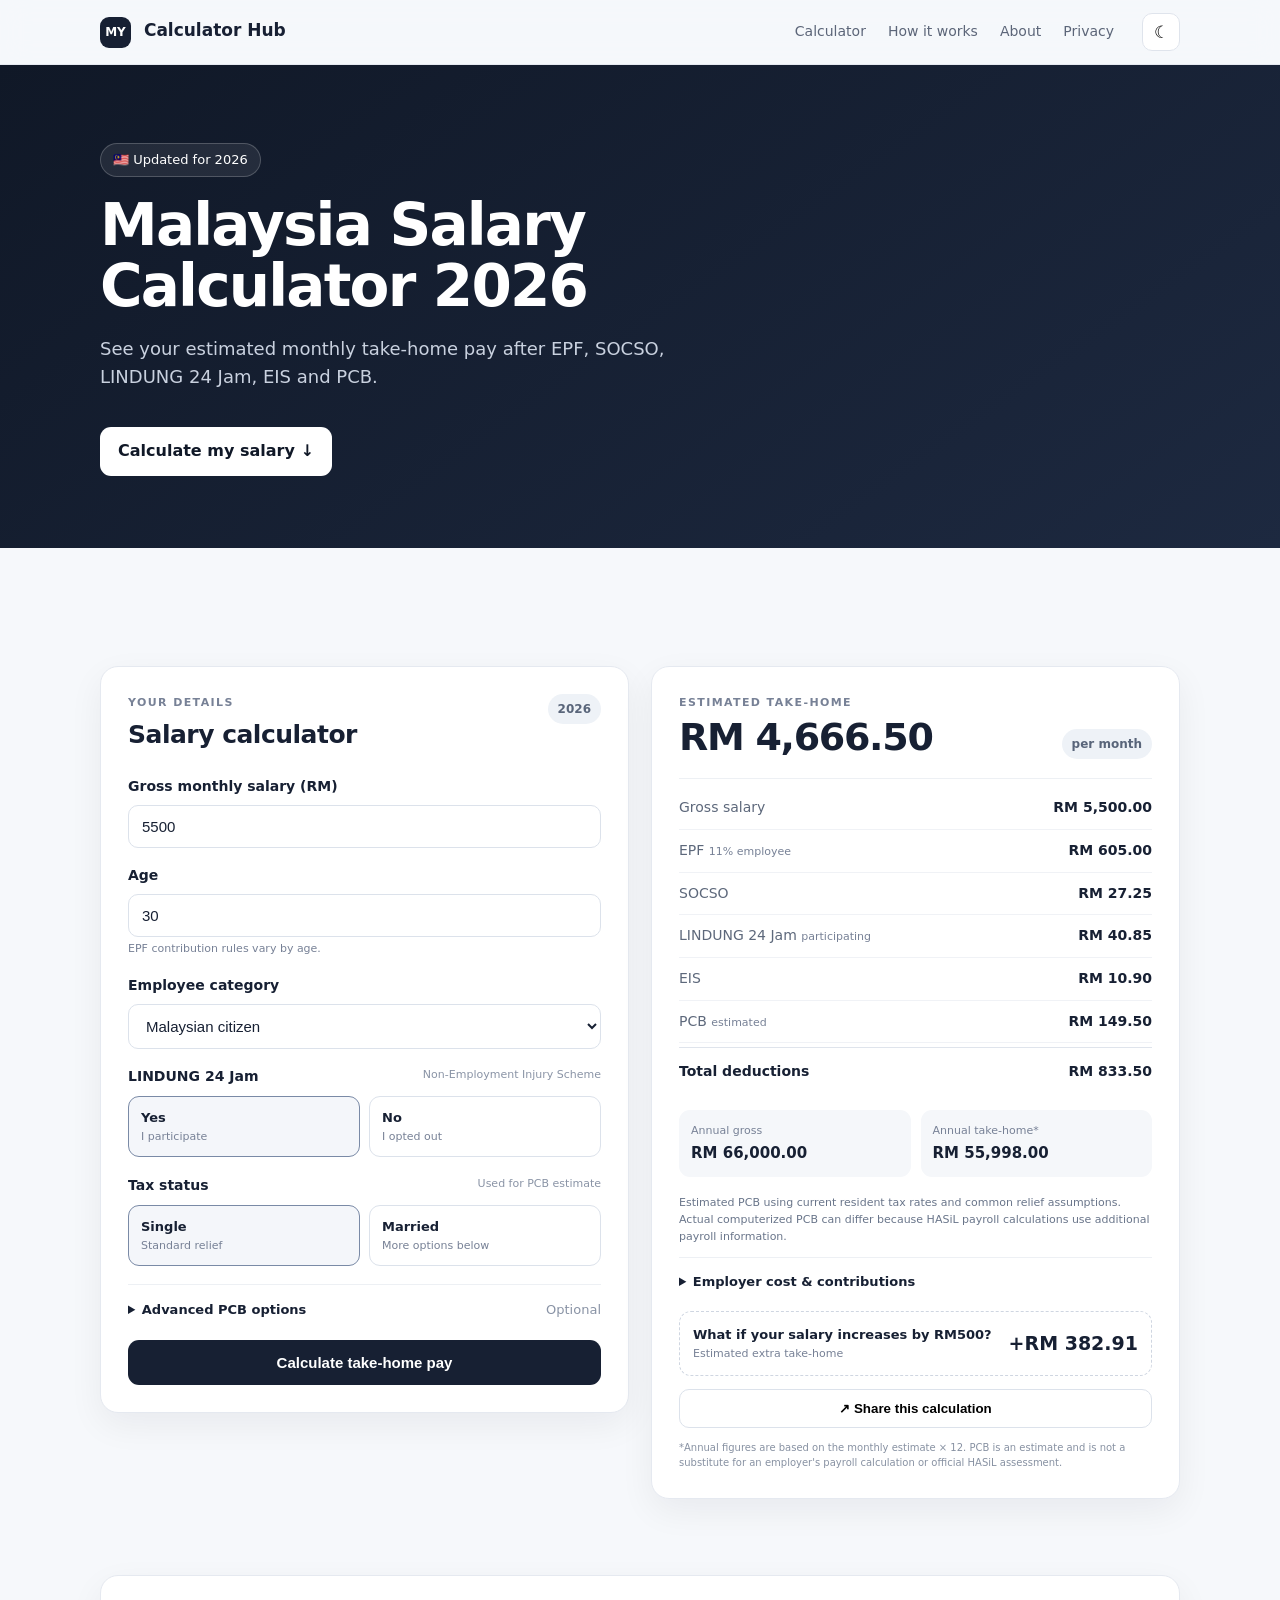
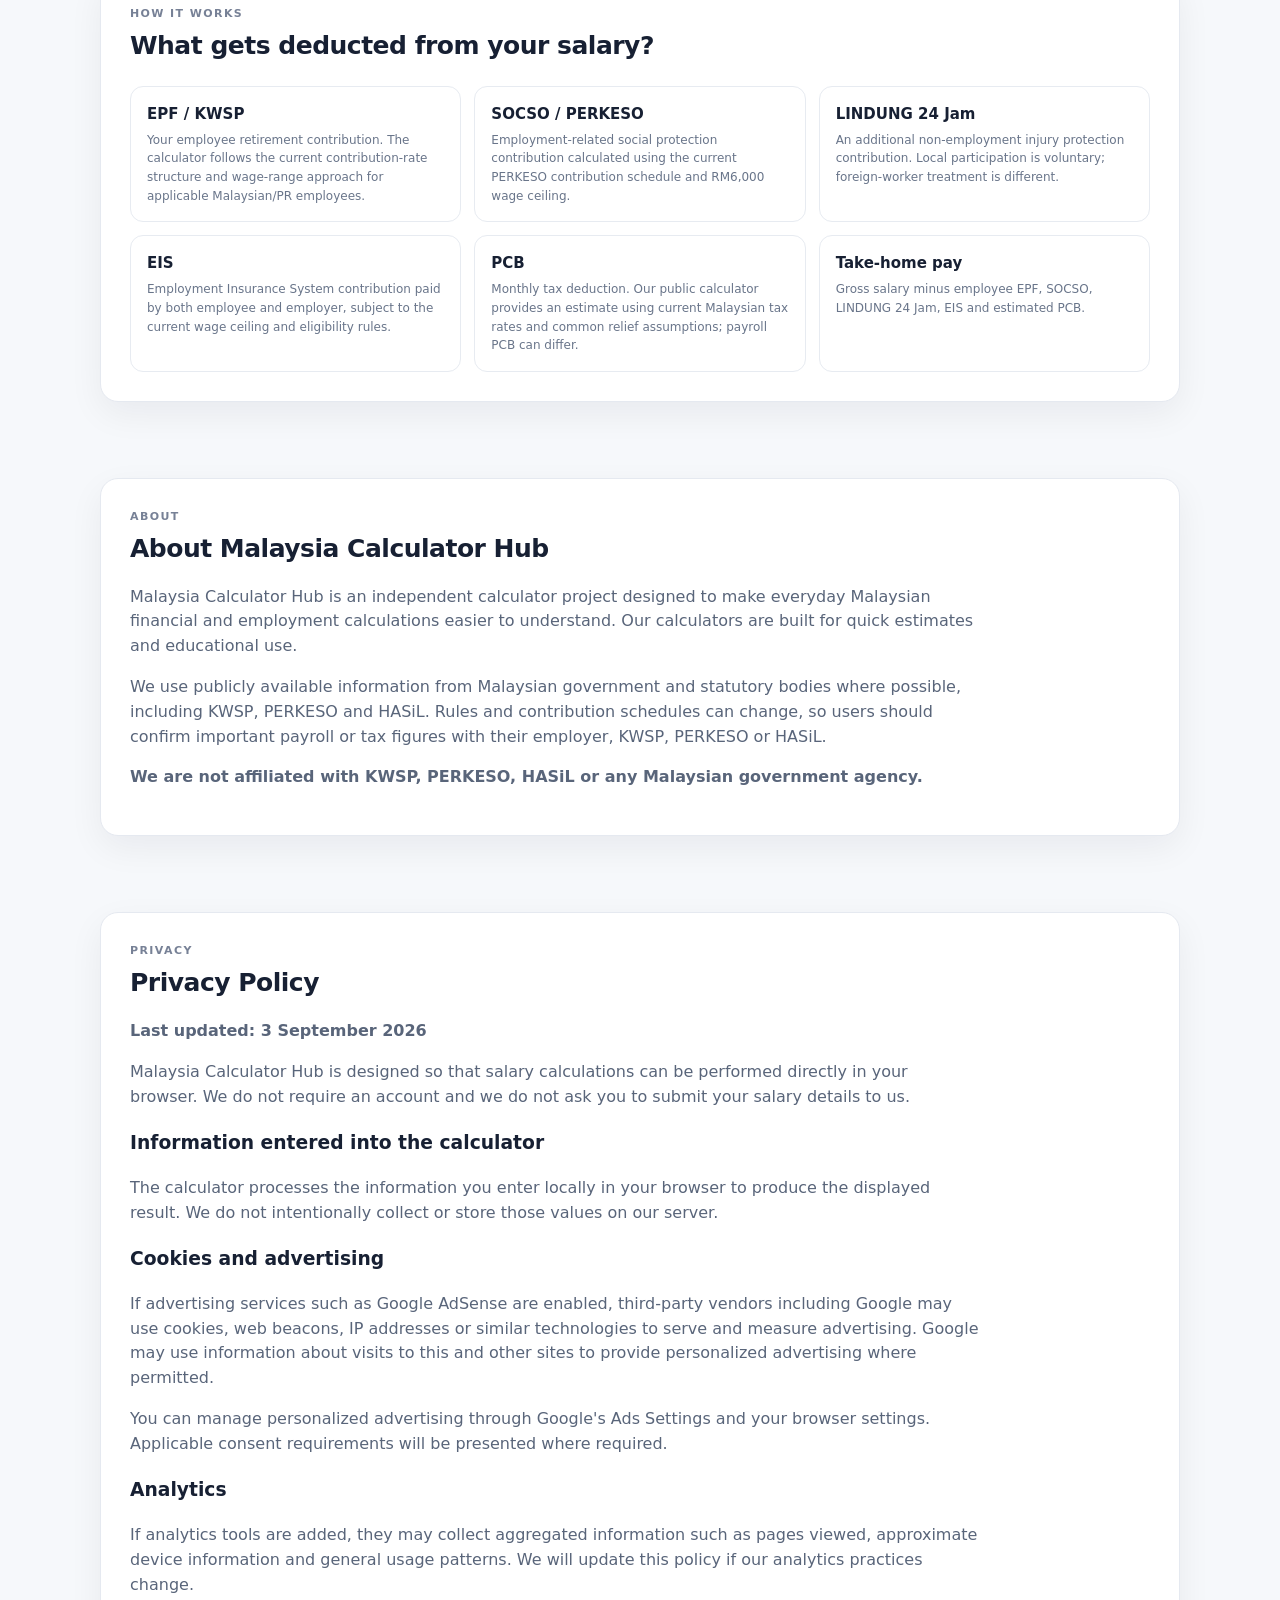
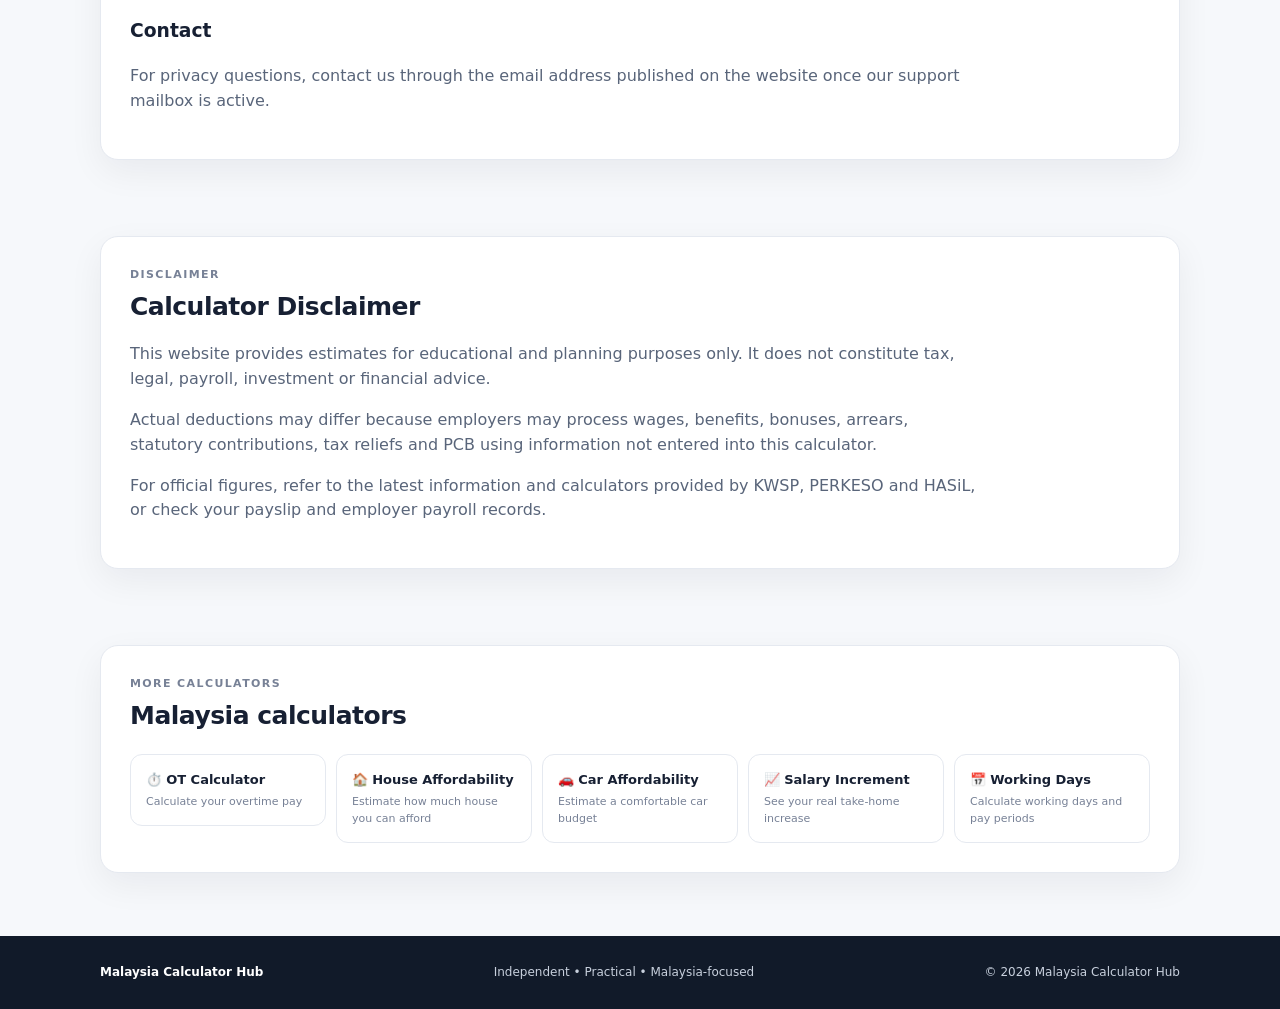
==== commit 37fb42fd: "Update index.html" ====
--- a/index.html
+++ b/index.html
@@ -1,265 +1,1294 @@
 <!doctype html>
 <html lang="en">
+
 <head>
-<meta charset="utf-8">
-<meta name="viewport" content="width=device-width, initial-scale=1">
-<meta name="description" content="Malaysia Salary Calculator 2026. Estimate take-home pay after EPF, SOCSO, LINDUNG 24 Jam, EIS and PCB.">
-<meta name="robots" content="index, follow">
-<meta name="theme-color" content="#0f172a">
-<title>Malaysia Salary Calculator 2026 | Take-Home Pay</title>
-<link rel="stylesheet" href="style.css">
-<!-- Google AdSense: after approval, replace ca-pub-XXXXXXXXXXXXXXXX with your publisher ID. -->
-<!-- <script async src="https://pagead2.googlesyndication.com/pagead/js/adsbygoogle.js?client=ca-pub-XXXXXXXXXXXXXXXX" crossorigin="anonymous"></script> -->
+  <meta charset="utf-8">
+
+  <meta
+    name="viewport"
+    content="width=device-width, initial-scale=1"
+  >
+
+  <meta
+    name="description"
+    content="Malaysia Salary Calculator 2026. Estimate take-home pay after EPF, SOCSO, LINDUNG 24 Jam, EIS and PCB."
+  >
+
+  <meta
+    name="robots"
+    content="index, follow"
+  >
+
+  <meta
+    name="theme-color"
+    content="#0f172a"
+  >
+
+  <link
+    rel="canonical"
+    href="https://mycalculatorhub.github.io/"
+  >
+
+  <title>Malaysia Salary Calculator 2026 | Take-Home Pay</title>
+
+  <!-- Open Graph / Social Sharing -->
+
+  <meta
+    property="og:type"
+    content="website"
+  >
+
+  <meta
+    property="og:title"
+    content="Malaysia Salary Calculator 2026 | Take-Home Pay"
+  >
+
+  <meta
+    property="og:description"
+    content="Estimate your Malaysian take-home pay after EPF, SOCSO, LINDUNG 24 Jam, EIS and PCB."
+  >
+
+  <meta
+    property="og:url"
+    content="https://mycalculatorhub.github.io/"
+  >
+
+  <meta
+    property="og:site_name"
+    content="Malaysia Calculator Hub"
+  >
+
+  <link rel="stylesheet" href="style.css">
+
+  <!-- Google AdSense: after approval, replace ca-pub-XXXXXXXXXXXXXXXX with your publisher ID. -->
+  <!--
+  <script
+    async
+    src="https://pagead2.googlesyndication.com/pagead/js?client=ca-pub-XXXXXXXXXXXXXXXX"
+    crossorigin="anonymous">
+  </script>
+  -->
+
 </head>
+
 <body>
+
 <header class="topbar">
+
   <div class="nav">
-    <a class="brand" href="#top"><span>MY</span> Calculator Hub</a>
+
+    <a class="brand" href="#top">
+      <span>MY</span> Calculator Hub
+    </a>
+
     <nav>
       <a href="#calculator">Calculator</a>
       <a href="#how">How it works</a>
       <a href="#about">About</a>
       <a href="#privacy">Privacy</a>
     </nav>
-    <button id="themeToggle" class="icon-btn" aria-label="Toggle dark mode">☾</button>
+
+    <button
+      id="themeToggle"
+      class="icon-btn"
+      aria-label="Toggle dark mode"
+    >
+      ☾
+    </button>
+
   </div>
+
 </header>
 
+
 <main id="top">
+
+
+<!-- =========================
+     HERO
+========================= -->
+
 <section class="hero">
+
   <div class="hero-inner">
-    <div class="pill">🇲🇾 Updated for 2026</div>
-    <h1>Malaysia Salary Calculator 2026</h1>
-    <p>See your estimated monthly take-home pay after EPF, SOCSO, LINDUNG 24 Jam, EIS and PCB.</p>
-    <a class="hero-btn" href="#calculator">Calculate my salary ↓</a>
+
+    <div class="pill">
+      🇲🇾 Updated for 2026
+    </div>
+
+    <h1>
+      Malaysia Salary Calculator 2026
+    </h1>
+
+    <p>
+      See your estimated monthly take-home pay after EPF, SOCSO,
+      LINDUNG 24 Jam, EIS and PCB.
+    </p>
+
+    <a
+      class="hero-btn"
+      href="#calculator"
+    >
+      Calculate my salary ↓
+    </a>
+
   </div>
+
 </section>
 
-<section class="ad-slot" aria-label="Advertisement">
+
+<!-- =========================
+     ADVERTISEMENT
+========================= -->
+
+<section
+  class="ad-slot"
+  aria-label="Advertisement"
+>
+
   <span>Advertisement</span>
+
   <!-- AdSense unit can be placed here after approval -->
+
 </section>
 
-<section id="calculator" class="section">
-<div class="calculator-grid">
-  <div class="card input-card">
-    <div class="section-head">
-      <div><p class="eyebrow">YOUR DETAILS</p><h2>Salary calculator</h2></div>
-      <span class="year-badge">2026</span>
+
+<!-- =========================
+     SALARY CALCULATOR
+========================= -->
+
+<section
+  id="calculator"
+  class="section"
+>
+
+  <div class="calculator-grid">
+
+
+    <!-- INPUT CARD -->
+
+    <div class="card input-card">
+
+      <div class="section-head">
+
+        <div>
+
+          <p class="eyebrow">
+            YOUR DETAILS
+          </p>
+
+          <h2>
+            Salary calculator
+          </h2>
+
+        </div>
+
+        <span class="year-badge">
+          2026
+        </span>
+
+      </div>
+
+
+      <label>
+        Gross monthly salary (RM)
+
+        <input
+          id="grossSalary"
+          type="number"
+          min="0"
+          step="0.01"
+          value="5500"
+          inputmode="decimal"
+        >
+
+      </label>
+
+
+      <label>
+        Age
+
+        <input
+          id="employeeAge"
+          type="number"
+          min="14"
+          max="75"
+          value="30"
+          inputmode="numeric"
+        >
+
+        <small>
+          EPF contribution rules vary by age.
+        </small>
+
+      </label>
+
+
+      <label>
+        Employee category
+
+        <select id="employeeType">
+
+          <option value="malaysian">
+            Malaysian citizen
+          </option>
+
+          <option value="pr">
+            Permanent Resident (PR)
+          </option>
+
+          <option value="foreign">
+            Non-Malaysian citizen
+          </option>
+
+        </select>
+
+      </label>
+
+
+      <div
+        id="foreignNotice"
+        class="notice hidden"
+      >
+        For non-Malaysian employees, EPF is calculated at 2% employee
+        + 2% employer under the current rule. LINDUNG 24 Jam is treated
+        as mandatory in this calculator.
+      </div>
+
+
+      <!-- LINDUNG 24 JAM -->
+
+      <div class="field-group">
+
+        <div class="label-row">
+
+          <span>
+            LINDUNG 24 Jam
+          </span>
+
+          <span class="help">
+            Non-Employment Injury Scheme
+          </span>
+
+        </div>
+
+
+        <div class="radio-grid">
+
+          <label class="radio-card">
+
+            <input
+              type="radio"
+              name="lindung"
+              value="yes"
+              checked
+            >
+
+            <span>
+
+              <b>
+                Yes
+              </b>
+
+              <small>
+                I participate
+              </small>
+
+            </span>
+
+          </label>
+
+
+          <label class="radio-card">
+
+            <input
+              type="radio"
+              name="lindung"
+              value="no"
+            >
+
+            <span>
+
+              <b>
+                No
+              </b>
+
+              <small>
+                I opted out
+              </small>
+
+            </span>
+
+          </label>
+
+        </div>
+
+      </div>
+
+
+      <!-- TAX STATUS -->
+
+      <div class="field-group">
+
+        <div class="label-row">
+
+          <span>
+            Tax status
+          </span>
+
+          <span class="help">
+            Used for PCB estimate
+          </span>
+
+        </div>
+
+
+        <div class="radio-grid">
+
+          <label class="radio-card">
+
+            <input
+              type="radio"
+              name="taxStatus"
+              value="single"
+              checked
+            >
+
+            <span>
+
+              <b>
+                Single
+              </b>
+
+              <small>
+                Standard relief
+              </small>
+
+            </span>
+
+          </label>
+
+
+          <label class="radio-card">
+
+            <input
+              type="radio"
+              name="taxStatus"
+              value="married"
+            >
+
+            <span>
+
+              <b>
+                Married
+              </b>
+
+              <small>
+                More options below
+              </small>
+
+            </span>
+
+          </label>
+
+        </div>
+
+      </div>
+
+
+      <!-- SPOUSE -->
+
+      <div
+        id="spouseBox"
+        class="sub-options hidden"
+      >
+
+        <label>
+
+          Spouse has no income?
+
+          <select id="spouseNoIncome">
+
+            <option value="yes">
+              Yes
+            </option>
+
+            <option value="no">
+              No
+            </option>
+
+          </select>
+
+        </label>
+
+      </div>
+
+
+      <!-- ADVANCED PCB -->
+
+      <details class="advanced">
+
+        <summary>
+          Advanced PCB options
+          <span>Optional</span>
+        </summary>
+
+
+        <div class="advanced-grid">
+
+
+          <label>
+
+            Children eligible for relief
+
+            <input
+              id="childrenCount"
+              type="number"
+              min="0"
+              max="20"
+              value="0"
+            >
+
+          </label>
+
+
+          <label>
+
+            Monthly zakat (RM)
+
+            <input
+              id="zakatAmount"
+              type="number"
+              min="0"
+              step="0.01"
+              value="0"
+            >
+
+          </label>
+
+
+          <label>
+
+            Monthly bonus / additional remuneration (RM)
+
+            <input
+              id="bonusAmount"
+              type="number"
+              min="0"
+              step="0.01"
+              value="0"
+            >
+
+          </label>
+
+
+          <label>
+
+            Tax residency
+
+            <select id="taxResidency">
+
+              <option value="resident">
+                Resident
+              </option>
+
+              <option value="nonresident">
+                Non-resident
+              </option>
+
+            </select>
+
+          </label>
+
+
+        </div>
+
+
+        <p class="advanced-note">
+
+          PCB is an estimate. Actual payroll PCB can depend on accumulated
+          remuneration, previous PCB/zakat, TP1/TP3 information, benefits
+          and other payroll details.
+
+        </p>
+
+      </details>
+
+
+      <!-- CALCULATE -->
+
+      <button
+        id="calculateBtn"
+        class="calculate-btn"
+      >
+        Calculate take-home pay
+      </button>
+
     </div>
 
-    <label>Gross monthly salary (RM)
-      <input id="grossSalary" type="number" min="0" step="0.01" value="5500" inputmode="decimal">
-    </label>
-
-    <label>Age
-      <input id="employeeAge" type="number" min="14" max="75" value="30" inputmode="numeric">
-      <small>EPF contribution rules vary by age.</small>
-    </label>
-
-    <label>Employee category
-      <select id="employeeType">
-        <option value="malaysian">Malaysian citizen</option>
-        <option value="pr">Permanent Resident (PR)</option>
-        <option value="foreign">Non-Malaysian citizen</option>
-      </select>
-    </label>
-
-    <div id="foreignNotice" class="notice hidden">For non-Malaysian employees, EPF is calculated at 2% employee + 2% employer under the current rule. LINDUNG 24 Jam is treated as mandatory in this calculator.</div>
-
-    <div class="field-group">
-      <div class="label-row"><span>LINDUNG 24 Jam</span><span class="help">Non-Employment Injury Scheme</span></div>
-      <div class="radio-grid">
-        <label class="radio-card"><input type="radio" name="lindung" value="yes" checked><span><b>Yes</b><small>I participate</small></span></label>
-        <label class="radio-card"><input type="radio" name="lindung" value="no"><span><b>No</b><small>I opted out</small></span></label>
+
+    <!-- =========================
+         RESULT CARD
+    ========================= -->
+
+    <div
+      class="card result-card"
+      id="results"
+    >
+
+
+      <div class="result-top">
+
+        <div>
+
+          <p class="eyebrow">
+            ESTIMATED TAKE-HOME
+          </p>
+
+          <div
+            id="takeHome"
+            class="take-home"
+          >
+            RM 0.00
+          </div>
+
+        </div>
+
+        <div class="mini-chip">
+          per month
+        </div>
+
       </div>
+
+
+      <!-- BREAKDOWN -->
+
+      <div class="breakdown">
+
+
+        <div class="row">
+
+          <span>
+            Gross salary
+          </span>
+
+          <strong id="grossResult">
+            RM 0.00
+          </strong>
+
+        </div>
+
+
+        <div class="row">
+
+          <span>
+            EPF
+            <small id="epfRateLabel">
+              Employee
+            </small>
+          </span>
+
+          <strong id="epfAmount">
+            RM 0.00
+          </strong>
+
+        </div>
+
+
+        <div class="row">
+
+          <span>
+            SOCSO
+          </span>
+
+          <strong id="socsoAmount">
+            RM 0.00
+          </strong>
+
+        </div>
+
+
+        <div class="row">
+
+          <span>
+            LINDUNG 24 Jam
+            <small id="lindungLabel"></small>
+          </span>
+
+          <strong id="lindungAmount">
+            RM 0.00
+          </strong>
+
+        </div>
+
+
+        <div class="row">
+
+          <span>
+            EIS
+          </span>
+
+          <strong id="eisAmount">
+            RM 0.00
+          </strong>
+
+        </div>
+
+
+        <div class="row">
+
+          <span>
+            PCB
+            <small>
+              estimated
+            </small>
+          </span>
+
+          <strong id="pcbAmount">
+            RM 0.00
+          </strong>
+
+        </div>
+
+
+        <div class="row total">
+
+          <span>
+            Total deductions
+          </span>
+
+          <strong id="totalDeductions">
+            RM 0.00
+          </strong>
+
+        </div>
+
+
+      </div>
+
+
+      <!-- ANNUAL -->
+
+      <div class="annual-grid">
+
+
+        <div>
+
+          <span>
+            Annual gross
+          </span>
+
+          <strong id="annualGross">
+            RM 0.00
+          </strong>
+
+        </div>
+
+
+        <div>
+
+          <span>
+            Annual take-home*
+          </span>
+
+          <strong id="annualTakeHome">
+            RM 0.00
+          </strong>
+
+        </div>
+
+
+      </div>
+
+
+      <p
+        id="pcbNote"
+        class="result-note"
+      ></p>
+
+
+      <!-- EMPLOYER -->
+
+      <details class="employer">
+
+        <summary>
+          Employer cost & contributions
+        </summary>
+
+
+        <div class="breakdown">
+
+
+          <div class="row">
+
+            <span>
+              Employer EPF
+            </span>
+
+            <strong id="employerEpf">
+              RM 0.00
+            </strong>
+
+          </div>
+
+
+          <div class="row">
+
+            <span>
+              Employer SOCSO
+            </span>
+
+            <strong id="employerSocso">
+              RM 0.00
+            </strong>
+
+          </div>
+
+
+          <div class="row">
+
+            <span>
+              Employer EIS
+            </span>
+
+            <strong id="employerEis">
+              RM 0.00
+            </strong>
+
+          </div>
+
+
+          <div class="row total">
+
+            <span>
+              Employer statutory total
+            </span>
+
+            <strong id="employerTotal">
+              RM 0.00
+            </strong>
+
+          </div>
+
+
+        </div>
+
+      </details>
+
+
+      <!-- RAISE -->
+
+      <div class="raise-box">
+
+        <div>
+
+          <span>
+            What if your salary increases by RM500?
+          </span>
+
+          <small>
+            Estimated extra take-home
+          </small>
+
+        </div>
+
+        <strong id="raiseTakeHome">
+          +RM 0.00
+        </strong>
+
+      </div>
+
+
+      <!-- SHARE -->
+
+      <button
+        id="shareBtn"
+        class="share-btn"
+      >
+        ↗ Share this calculation
+      </button>
+
+
+      <p class="disclaimer">
+
+        *Annual figures are based on the monthly estimate × 12.
+        PCB is an estimate and is not a substitute for an employer's
+        payroll calculation or official HASiL assessment.
+
+      </p>
+
+
     </div>
 
-    <div class="field-group">
-      <div class="label-row"><span>Tax status</span><span class="help">Used for PCB estimate</span></div>
-      <div class="radio-grid">
-        <label class="radio-card"><input type="radio" name="taxStatus" value="single" checked><span><b>Single</b><small>Standard relief</small></span></label>
-        <label class="radio-card"><input type="radio" name="taxStatus" value="married"><span><b>Married</b><small>More options below</small></span></label>
+  </div>
+
+</section>
+
+
+<!-- =========================
+     HOW IT WORKS
+========================= -->
+
+<section
+  class="section"
+  id="how"
+>
+
+  <div class="content-card">
+
+    <p class="eyebrow">
+      HOW IT WORKS
+    </p>
+
+    <h2>
+      What gets deducted from your salary?
+    </h2>
+
+
+    <div class="info-grid">
+
+
+      <article>
+
+        <h3>
+          EPF / KWSP
+        </h3>
+
+        <p>
+          Your employee retirement contribution. The calculator follows
+          the current contribution-rate structure and wage-range approach
+          for applicable Malaysian/PR employees.
+        </p>
+
+      </article>
+
+
+      <article>
+
+        <h3>
+          SOCSO / PERKESO
+        </h3>
+
+        <p>
+          Employment-related social protection contribution calculated
+          using the current PERKESO contribution schedule and RM6,000
+          wage ceiling.
+        </p>
+
+      </article>
+
+
+      <article>
+
+        <h3>
+          LINDUNG 24 Jam
+        </h3>
+
+        <p>
+          An additional non-employment injury protection contribution.
+          Local participation is voluntary; foreign-worker treatment
+          is different.
+        </p>
+
+      </article>
+
+
+      <article>
+
+        <h3>
+          EIS
+        </h3>
+
+        <p>
+          Employment Insurance System contribution paid by both employee
+          and employer, subject to the current wage ceiling and eligibility
+          rules.
+        </p>
+
+      </article>
+
+
+      <article>
+
+        <h3>
+          PCB
+        </h3>
+
+        <p>
+          Monthly tax deduction. Our public calculator provides an estimate
+          using current Malaysian tax rates and common relief assumptions;
+          payroll PCB can differ.
+        </p>
+
+      </article>
+
+
+      <article>
+
+        <h3>
+          Take-home pay
+        </h3>
+
+        <p>
+          Gross salary minus employee EPF, SOCSO, LINDUNG 24 Jam,
+          EIS and estimated PCB.
+        </p>
+
+      </article>
+
+
+    </div>
+
+  </div>
+
+</section>
+
+
+<!-- =========================
+     ABOUT
+========================= -->
+
+<section
+  class="section"
+  id="about"
+>
+
+  <div class="content-card">
+
+    <p class="eyebrow">
+      ABOUT
+    </p>
+
+    <h2>
+      About Malaysia Calculator Hub
+    </h2>
+
+
+    <p>
+      Malaysia Calculator Hub is an independent calculator project
+      designed to make everyday Malaysian financial and employment
+      calculations easier to understand. Our calculators are built
+      for quick estimates and educational use.
+    </p>
+
+
+    <p>
+      We use publicly available information from Malaysian government
+      and statutory bodies where possible, including KWSP, PERKESO
+      and HASiL. Rules and contribution schedules can change, so users
+      should confirm important payroll or tax figures with their employer,
+      KWSP, PERKESO or HASiL.
+    </p>
+
+
+    <p>
+      <b>
+        We are not affiliated with KWSP, PERKESO, HASiL or any Malaysian
+        government agency.
+      </b>
+    </p>
+
+  </div>
+
+</section>
+
+
+<!-- =========================
+     PRIVACY
+========================= -->
+
+<section
+  class="section"
+  id="privacy"
+>
+
+  <div class="content-card">
+
+    <p class="eyebrow">
+      PRIVACY
+    </p>
+
+    <h2>
+      Privacy Policy
+    </h2>
+
+
+    <p>
+      <b>
+        Last updated: 3 September 2026
+      </b>
+    </p>
+
+
+    <p>
+      Malaysia Calculator Hub is designed so that salary calculations
+      can be performed directly in your browser. We do not require
+      an account and we do not ask you to submit your salary details
+      to us.
+    </p>
+
+
+    <h3>
+      Information entered into the calculator
+    </h3>
+
+    <p>
+      The calculator processes the information you enter locally in
+      your browser to produce the displayed result. We do not
+      intentionally collect or store those values on our server.
+    </p>
+
+
+    <h3>
+      Cookies and advertising
+    </h3>
+
+    <p>
+      If advertising services such as Google AdSense are enabled,
+      third-party vendors including Google may use cookies, web beacons,
+      IP addresses or similar technologies to serve and measure advertising.
+      Google may use information about visits to this and other sites
+      to provide personalized advertising where permitted.
+    </p>
+
+
+    <p>
+      You can manage personalized advertising through Google's Ads Settings
+      and your browser settings. Applicable consent requirements will be
+      presented where required.
+    </p>
+
+
+    <h3>
+      Analytics
+    </h3>
+
+    <p>
+      If analytics tools are added, they may collect aggregated information
+      such as pages viewed, approximate device information and general usage
+      patterns. We will update this policy if our analytics practices change.
+    </p>
+
+
+    <h3>
+      Contact
+    </h3>
+
+    <p>
+      For privacy questions, contact us through the email address published
+      on the website once our support mailbox is active.
+    </p>
+
+  </div>
+
+</section>
+
+
+<!-- =========================
+     DISCLAIMER
+========================= -->
+
+<section class="section">
+
+  <div class="content-card">
+
+    <p class="eyebrow">
+      DISCLAIMER
+    </p>
+
+    <h2>
+      Calculator Disclaimer
+    </h2>
+
+
+    <p>
+      This website provides estimates for educational and planning
+      purposes only. It does not constitute tax, legal, payroll,
+      investment or financial advice.
+    </p>
+
+
+    <p>
+      Actual deductions may differ because employers may process wages,
+      benefits, bonuses, arrears, statutory contributions, tax reliefs
+      and PCB using information not entered into this calculator.
+    </p>
+
+
+    <p>
+      For official figures, refer to the latest information and calculators
+      provided by KWSP, PERKESO and HASiL, or check your payslip and
+      employer payroll records.
+    </p>
+
+  </div>
+
+</section>
+
+
+<!-- =========================
+     MORE CALCULATORS
+========================= -->
+
+<section class="section">
+
+  <div class="content-card">
+
+    <p class="eyebrow">
+      MORE CALCULATORS
+    </p>
+
+    <h2>
+      Malaysia calculators
+    </h2>
+
+
+    <div class="coming-grid">
+
+
+      <!-- OT -->
+
+      <a
+        href="ot-calculator.html"
+        style="text-decoration:none;color:inherit;"
+      >
+
+        <div>
+
+          ⏱️
+
+          <b>
+            OT Calculator
+          </b>
+
+          <small>
+            Calculate your overtime pay
+          </small>
+
+        </div>
+
+      </a>
+
+
+      <!-- HOUSE -->
+
+      <a
+        href="house-affordability.html"
+        style="text-decoration:none;color:inherit;"
+      >
+
+        <div>
+
+          🏠
+
+          <b>
+            House Affordability
+          </b>
+
+          <small>
+            Estimate how much house you can afford
+          </small>
+
+        </div>
+
+      </a>
+
+
+      <!-- CAR -->
+
+      <a
+        href="car-affordability.html"
+        style="text-decoration:none;color:inherit;"
+      >
+
+        <div>
+
+          🚗
+
+          <b>
+            Car Affordability
+          </b>
+
+          <small>
+            Estimate a comfortable car budget
+          </small>
+
+        </div>
+
+      </a>
+
+
+      <!-- FUTURE -->
+
+      <div>
+
+        📈
+
+        <b>
+          Salary Increment
+        </b>
+
+        <small>
+          See your real take-home increase
+        </small>
+
       </div>
+
+
+      <!-- FUTURE -->
+
+      <div>
+
+        📅
+
+        <b>
+          Working Days
+        </b>
+
+        <small>
+          Calculate working days and pay periods
+        </small>
+
+      </div>
+
+
     </div>
 
-    <div id="spouseBox" class="sub-options hidden">
-      <label>Spouse has no income?
-        <select id="spouseNoIncome"><option value="yes">Yes</option><option value="no">No</option></select>
-      </label>
-    </div>
-
-    <details class="advanced">
-      <summary>Advanced PCB options <span>Optional</span></summary>
-      <div class="advanced-grid">
-        <label>Children eligible for relief
-          <input id="childrenCount" type="number" min="0" max="20" value="0">
-        </label>
-        <label>Monthly zakat (RM)
-          <input id="zakatAmount" type="number" min="0" step="0.01" value="0">
-        </label>
-        <label>Monthly bonus / additional remuneration (RM)
-          <input id="bonusAmount" type="number" min="0" step="0.01" value="0">
-        </label>
-        <label>Tax residency
-          <select id="taxResidency">
-            <option value="resident">Resident</option>
-            <option value="nonresident">Non-resident</option>
-          </select>
-        </label>
-      </div>
-      <p class="advanced-note">PCB is an estimate. Actual payroll PCB can depend on accumulated remuneration, previous PCB/zakat, TP1/TP3 information, benefits and other payroll details.</p>
-    </details>
-
-    <button id="calculateBtn" class="calculate-btn">Calculate take-home pay</button>
   </div>
 
-  <div class="card result-card" id="results">
-    <div class="result-top">
-      <div><p class="eyebrow">ESTIMATED TAKE-HOME</p><div id="takeHome" class="take-home">RM 0.00</div></div>
-      <div class="mini-chip">per month</div>
-    </div>
-
-    <div class="breakdown">
-      <div class="row"><span>Gross salary</span><strong id="grossResult">RM 0.00</strong></div>
-      <div class="row"><span>EPF <small id="epfRateLabel">Employee</small></span><strong id="epfAmount">RM 0.00</strong></div>
-      <div class="row"><span>SOCSO</span><strong id="socsoAmount">RM 0.00</strong></div>
-      <div class="row"><span>LINDUNG 24 Jam <small id="lindungLabel"></small></span><strong id="lindungAmount">RM 0.00</strong></div>
-      <div class="row"><span>EIS</span><strong id="eisAmount">RM 0.00</strong></div>
-      <div class="row"><span>PCB <small>estimated</small></span><strong id="pcbAmount">RM 0.00</strong></div>
-      <div class="row total"><span>Total deductions</span><strong id="totalDeductions">RM 0.00</strong></div>
-    </div>
-
-    <div class="annual-grid">
-      <div><span>Annual gross</span><strong id="annualGross">RM 0.00</strong></div>
-      <div><span>Annual take-home*</span><strong id="annualTakeHome">RM 0.00</strong></div>
-    </div>
-    <p id="pcbNote" class="result-note"></p>
-
-    <details class="employer">
-      <summary>Employer cost & contributions</summary>
-      <div class="breakdown">
-        <div class="row"><span>Employer EPF</span><strong id="employerEpf">RM 0.00</strong></div>
-        <div class="row"><span>Employer SOCSO</span><strong id="employerSocso">RM 0.00</strong></div>
-        <div class="row"><span>Employer EIS</span><strong id="employerEis">RM 0.00</strong></div>
-        <div class="row total"><span>Employer statutory total</span><strong id="employerTotal">RM 0.00</strong></div>
-      </div>
-    </details>
-
-    <div class="raise-box">
-      <div><span>What if your salary increases by RM500?</span><small>Estimated extra take-home</small></div>
-      <strong id="raiseTakeHome">+RM 0.00</strong>
-    </div>
-
-    <button id="shareBtn" class="share-btn">↗ Share this calculation</button>
-    <p class="disclaimer">*Annual figures are based on the monthly estimate × 12. PCB is an estimate and is not a substitute for an employer's payroll calculation or official HASiL assessment.</p>
+</section>
+
+
+</main>
+
+
+<!-- =========================
+     FOOTER
+========================= -->
+
+<footer>
+
+  <div class="footer-inner">
+
+    <b>
+      Malaysia Calculator Hub
+    </b>
+
+    <span>
+      Independent • Practical • Malaysia-focused
+    </span>
+
+    <span>
+      © 2026 Malaysia Calculator Hub
+    </span>
+
   </div>
-</div>
-</section>
-
-<section class="section" id="how">
-  <div class="content-card">
-    <p class="eyebrow">HOW IT WORKS</p>
-    <h2>What gets deducted from your salary?</h2>
-    <div class="info-grid">
-      <article><h3>EPF / KWSP</h3><p>Your employee retirement contribution. The calculator follows the current contribution-rate structure and wage-range approach for applicable Malaysian/PR employees.</p></article>
-      <article><h3>SOCSO / PERKESO</h3><p>Employment-related social protection contribution calculated using the current PERKESO contribution schedule and RM6,000 wage ceiling.</p></article>
-      <article><h3>LINDUNG 24 Jam</h3><p>An additional non-employment injury protection contribution. Local participation is voluntary; foreign-worker treatment is different.</p></article>
-      <article><h3>EIS</h3><p>Employment Insurance System contribution paid by both employee and employer, subject to the current wage ceiling and eligibility rules.</p></article>
-      <article><h3>PCB</h3><p>Monthly tax deduction. Our public calculator provides an estimate using current Malaysian tax rates and common relief assumptions; payroll PCB can differ.</p></article>
-      <article><h3>Take-home pay</h3><p>Gross salary minus employee EPF, SOCSO, LINDUNG 24 Jam, EIS and estimated PCB.</p></article>
-    </div>
-  </div>
-</section>
-
-<section class="section" id="about">
-  <div class="content-card">
-    <p class="eyebrow">ABOUT</p>
-    <h2>About Malaysia Calculator Hub</h2>
-    <p>Malaysia Calculator Hub is an independent calculator project designed to make everyday Malaysian financial and employment calculations easier to understand. Our calculators are built for quick estimates and educational use.</p>
-    <p>We use publicly available information from Malaysian government and statutory bodies where possible, including KWSP, PERKESO and HASiL. Rules and contribution schedules can change, so users should confirm important payroll or tax figures with their employer, KWSP, PERKESO or HASiL.</p>
-    <p><b>We are not affiliated with KWSP, PERKESO, HASiL or any Malaysian government agency.</b></p>
-  </div>
-</section>
-
-<section class="section" id="privacy">
-  <div class="content-card">
-    <p class="eyebrow">PRIVACY</p>
-    <h2>Privacy Policy</h2>
-    <p><b>Last updated: 3 September 2026</b></p>
-    <p>Malaysia Calculator Hub is designed so that salary calculations can be performed directly in your browser. We do not require an account and we do not ask you to submit your salary details to us.</p>
-    <h3>Information entered into the calculator</h3>
-    <p>The calculator processes the information you enter locally in your browser to produce the displayed result. We do not intentionally collect or store those values on our server.</p>
-    <h3>Cookies and advertising</h3>
-    <p>If advertising services such as Google AdSense are enabled, third-party vendors including Google may use cookies, web beacons, IP addresses or similar technologies to serve and measure advertising. Google may use information about visits to this and other sites to provide personalized advertising where permitted.</p>
-    <p>You can manage personalized advertising through Google's Ads Settings and your browser settings. Applicable consent requirements will be presented where required.</p>
-    <h3>Analytics</h3>
-    <p>If analytics tools are added, they may collect aggregated information such as pages viewed, approximate device information and general usage patterns. We will update this policy if our analytics practices change.</p>
-    <h3>Contact</h3>
-    <p>For privacy questions, contact us through the email address published on the website once our support mailbox is active.</p>
-  </div>
-</section>
-
-<section class="section">
-  <div class="content-card">
-    <p class="eyebrow">DISCLAIMER</p>
-    <h2>Calculator Disclaimer</h2>
-    <p>This website provides estimates for educational and planning purposes only. It does not constitute tax, legal, payroll, investment or financial advice.</p>
-    <p>Actual deductions may differ because employers may process wages, benefits, bonuses, arrears, statutory contributions, tax reliefs and PCB using information not entered into this calculator.</p>
-    <p>For official figures, refer to the latest information and calculators provided by KWSP, PERKESO and HASiL, or check your payslip and employer payroll records.</p>
-  </div>
-<section class="section">
-  <div class="content-card">
-    <p class="eyebrow">MORE CALCULATORS</p>
-    <h2>Malaysia calculators</h2>
-
-<div class="coming-grid">
-
-  <a href="ot-calculator.html" style="text-decoration:none;color:inherit;">
-    <div>
-      ⏱️ <b>OT Calculator</b>
-      <small>Calculate your overtime pay</small>
-    </div>
-  </a>
-
-  <a href="house-affordability.html" style="text-decoration:none;color:inherit;">
-    <div>
-      🏠 <b>House Affordability</b>
-      <small>Estimate how much house you can afford</small>
-    </div>
-  </a>
-
-  <a href="car-affordability.html" style="text-decoration:none;color:inherit;">
-    <div>
-      🚗 <b>Car Affordability</b>
-      <small>Estimate a comfortable car budget</small>
-    </div>
-  </a>
-
-  <div>
-    📈 <b>Salary Increment</b>
-    <small>See your real take-home increase</small>
-  </div>
-
-  <div>
-    📅 <b>Working Days</b>
-    <small>Calculate working days and pay periods</small>
-  </div>
-
-</div>
-
-  </div>
-</section>
-
-</main>
-
-<footer>
-  <div class="footer-inner">
-    <b>Malaysia Calculator Hub</b>
-    <span>Independent • Practical • Malaysia-focused</span>
-    <span>© 2026 Malaysia Calculator Hub</span>
-  </div>
+
 </footer>
+
+
 <script src="script.js"></script>
+
 </body>
+
 </html>
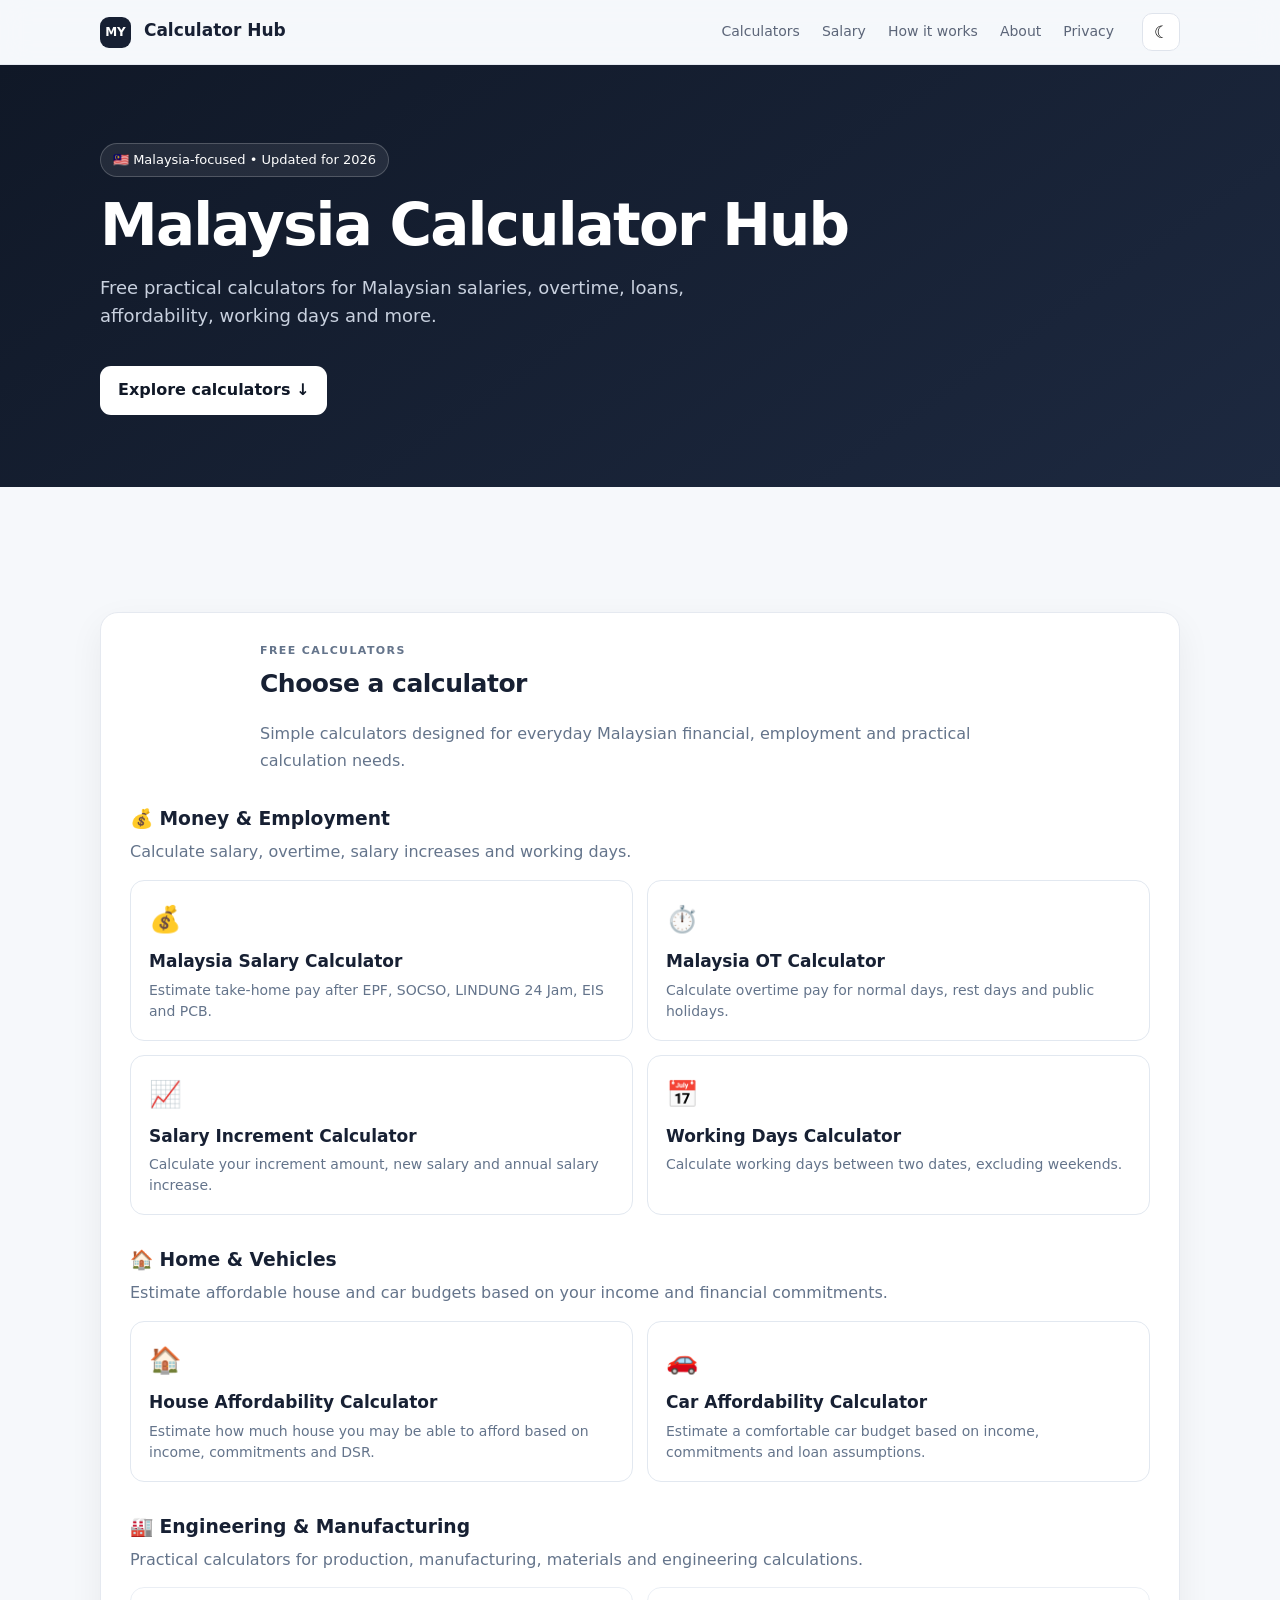
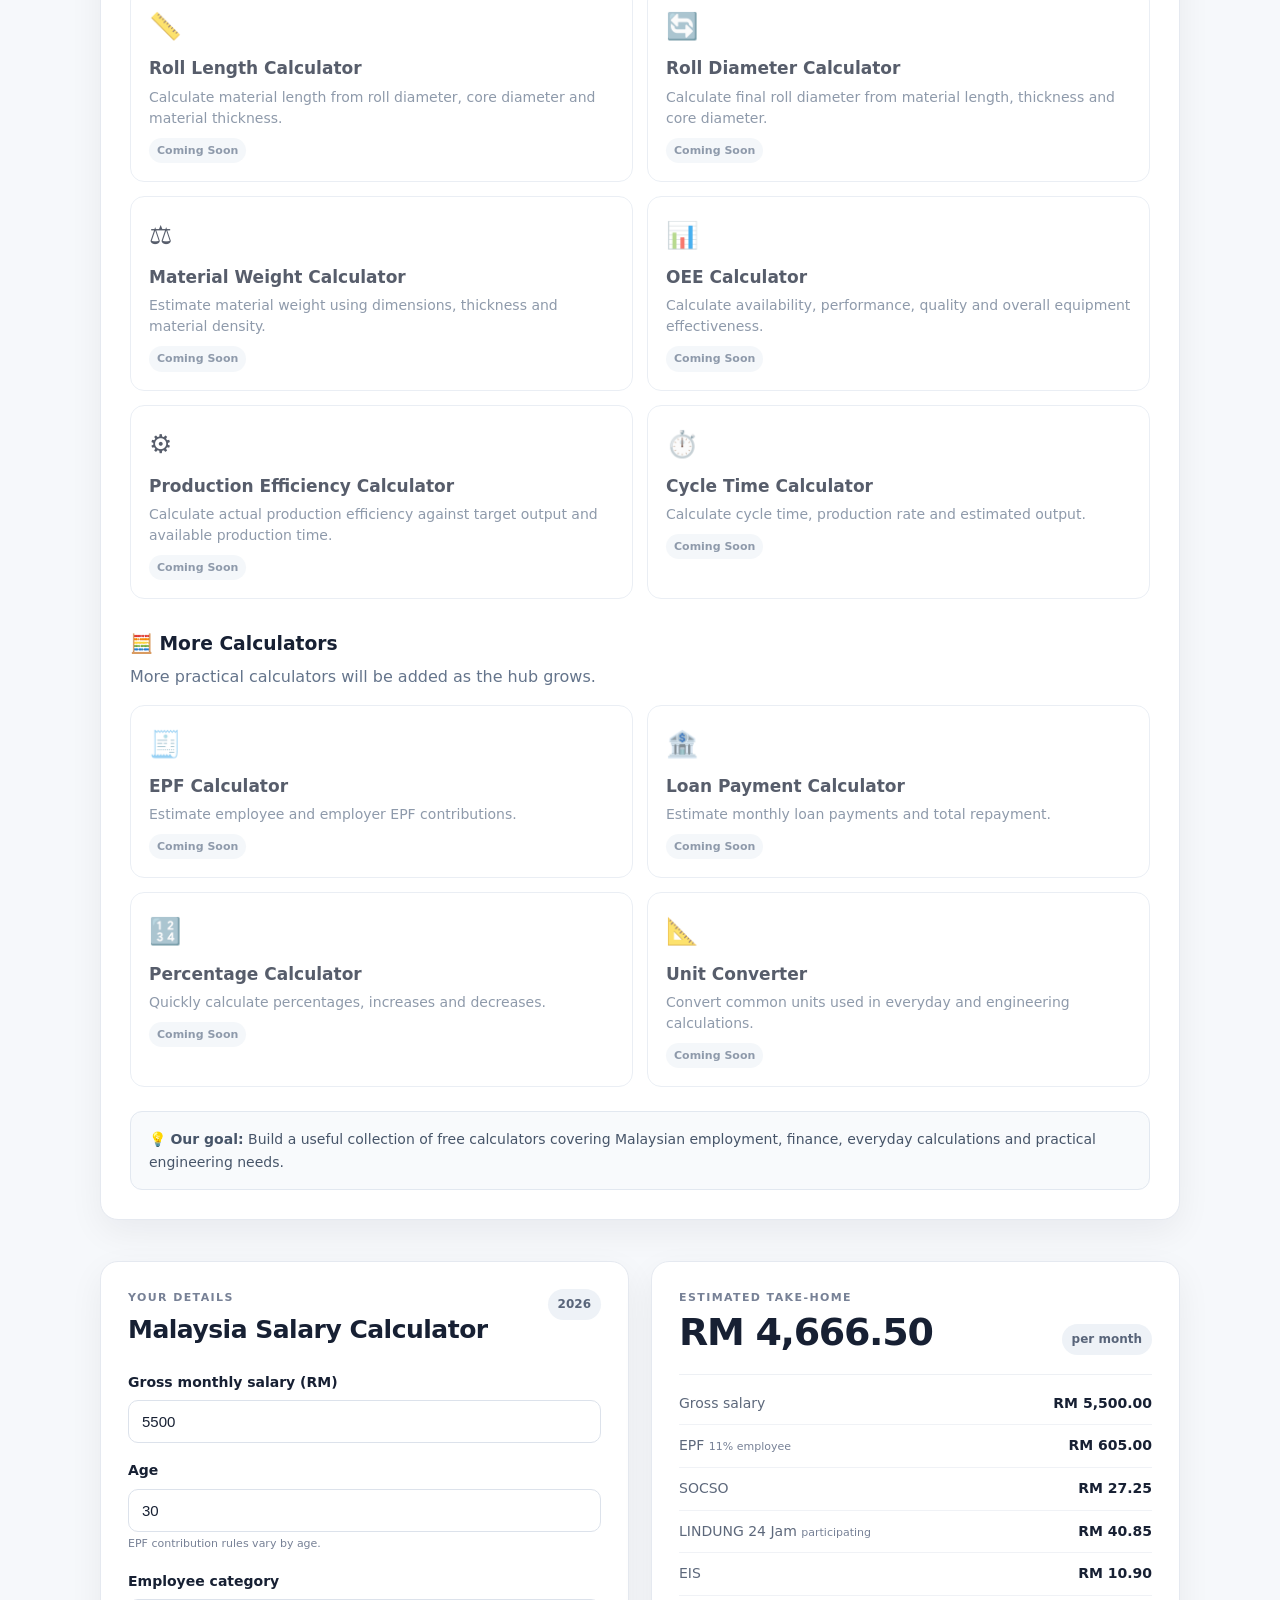
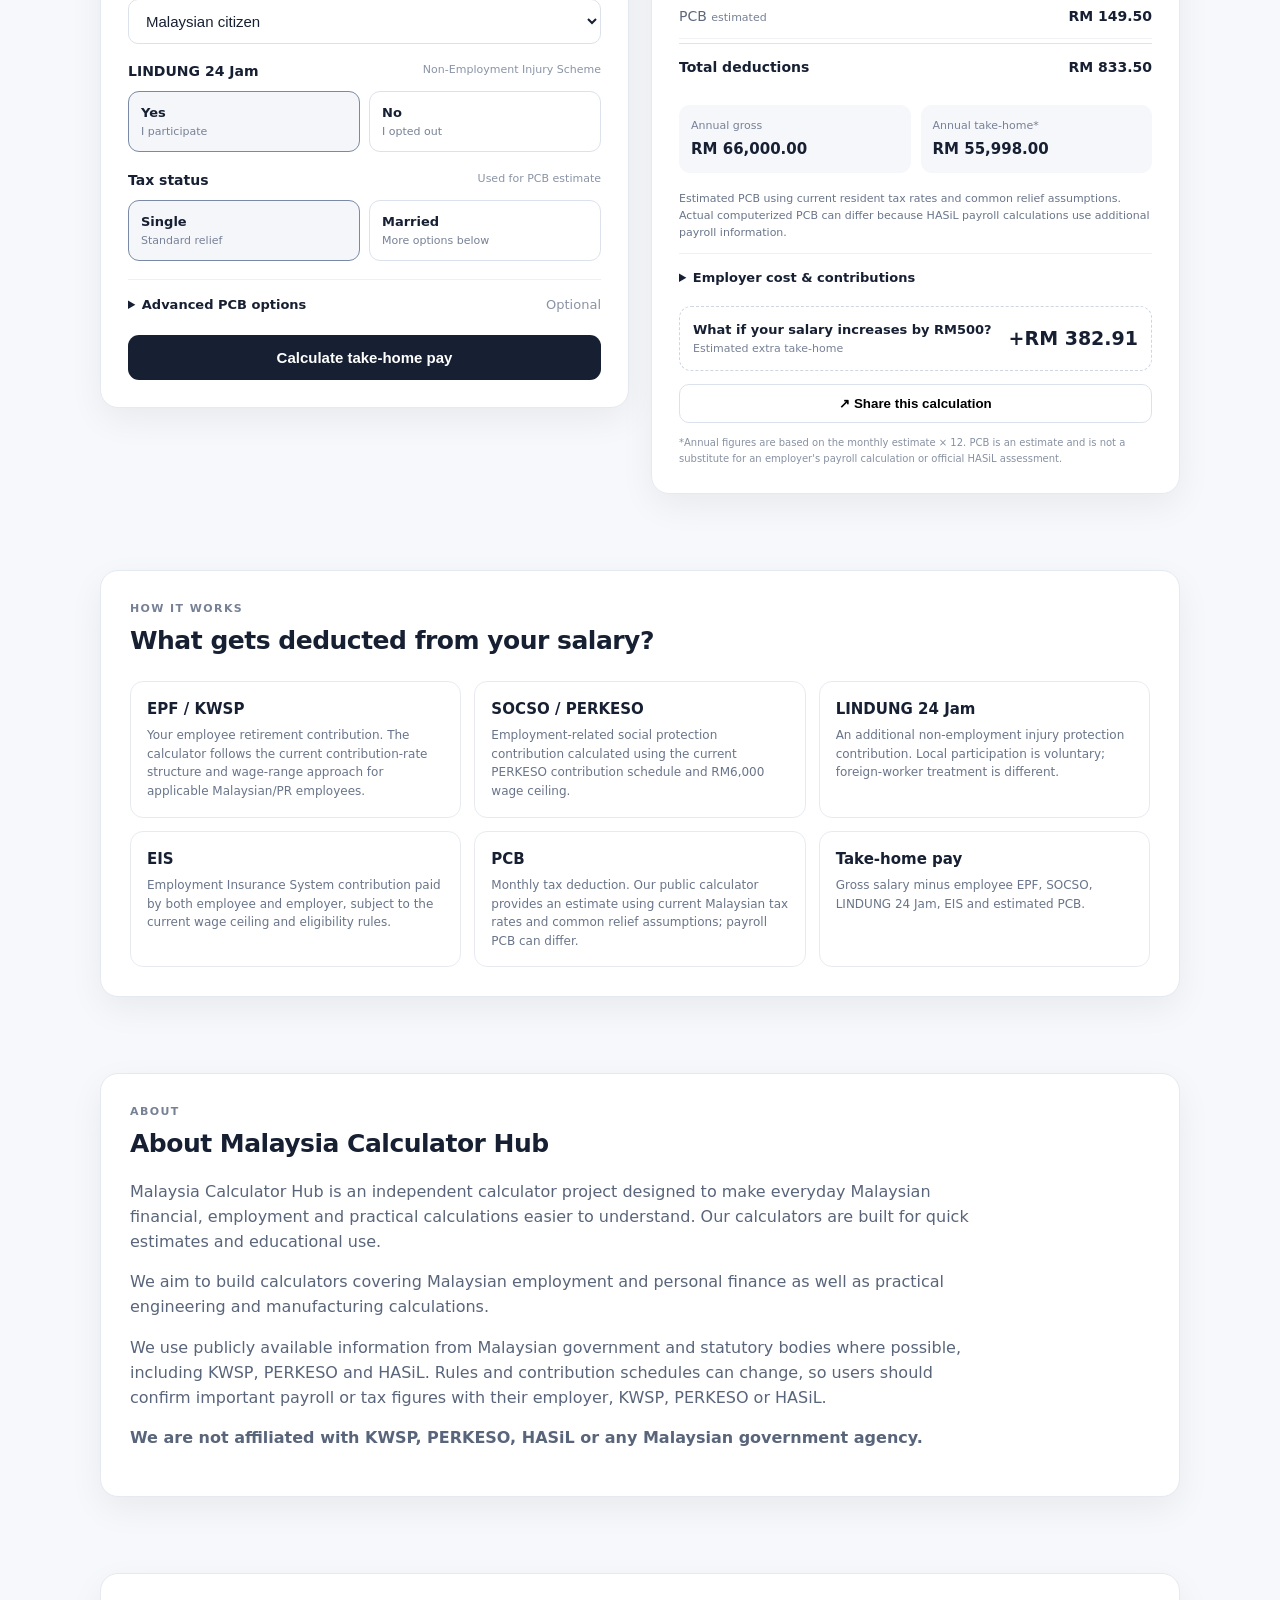
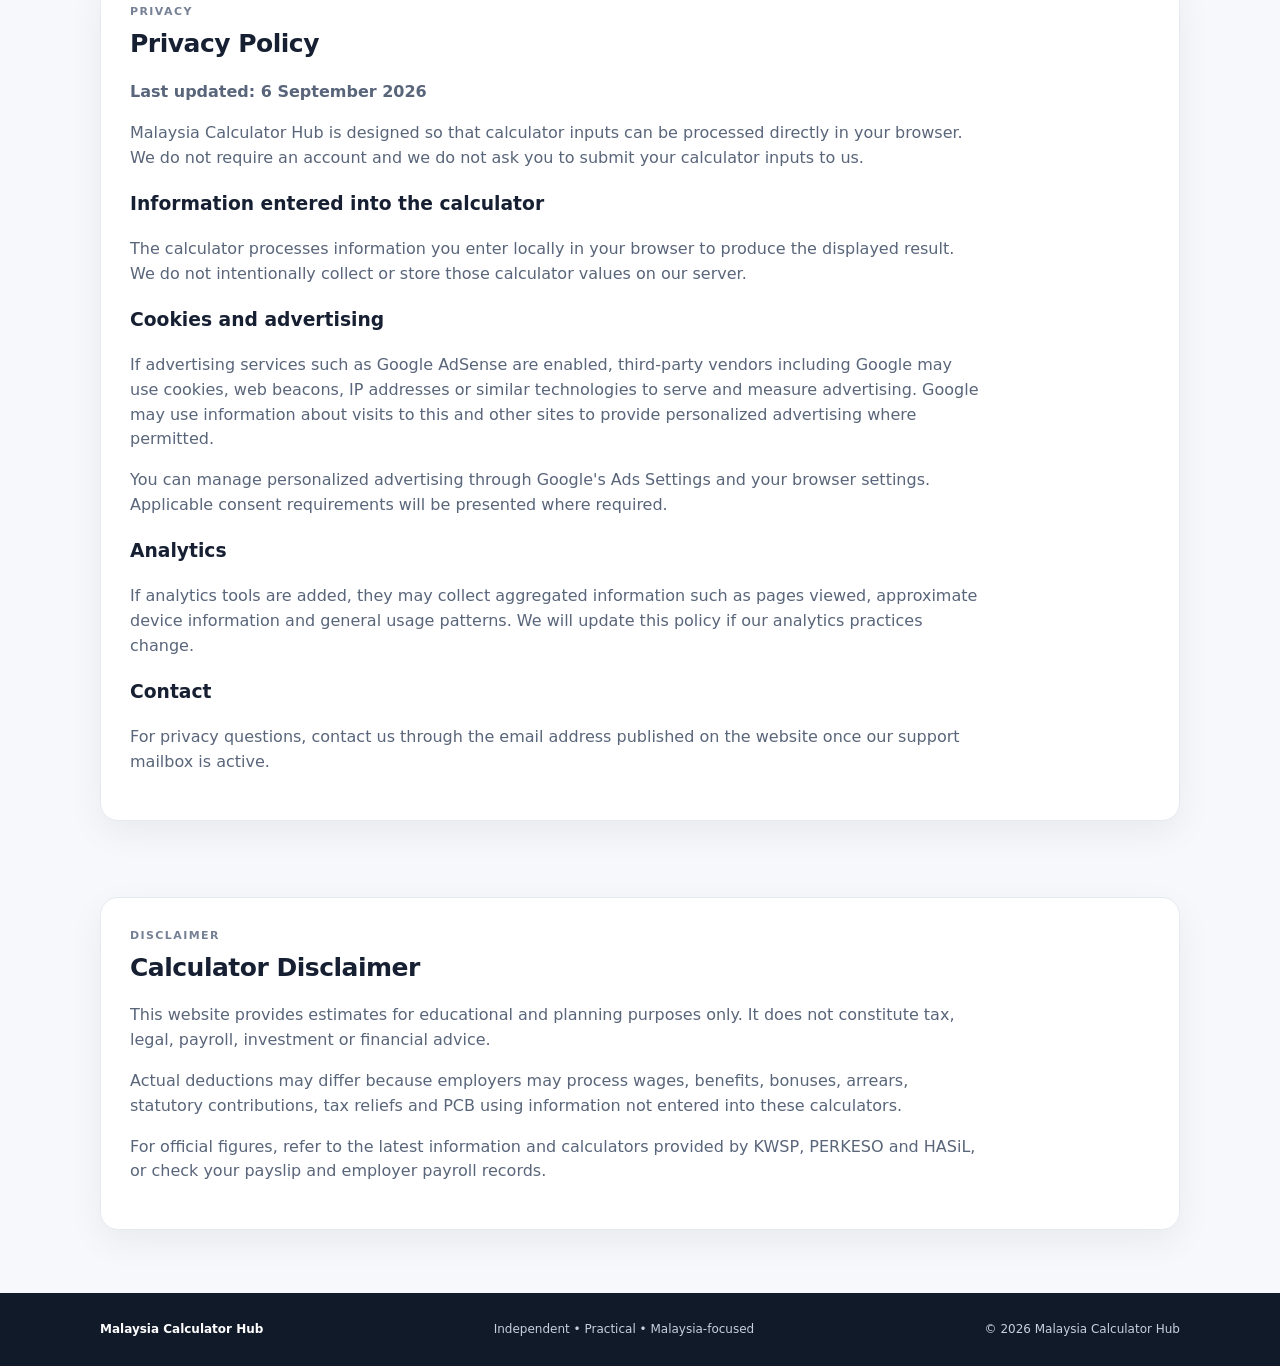
==== commit 83d0fb97: "Update index.html" ====
--- a/index.html
+++ b/index.html
@@ -11,7 +11,7 @@
 
   <meta
     name="description"
-    content="Malaysia Salary Calculator 2026. Estimate take-home pay after EPF, SOCSO, LINDUNG 24 Jam, EIS and PCB."
+    content="Malaysia Calculator Hub 2026. Free calculators for salary, OT, house affordability, car affordability, salary increments, working days and practical engineering calculations."
   >
 
   <meta
@@ -29,7 +29,7 @@
     href="https://mycalculatorhub.github.io/"
   >
 
-  <title>Malaysia Salary Calculator 2026 | Take-Home Pay</title>
+  <title>Malaysia Calculator Hub 2026 | Free Malaysia Calculators</title>
 
   <!-- Open Graph / Social Sharing -->
 
@@ -40,12 +40,12 @@
 
   <meta
     property="og:title"
-    content="Malaysia Salary Calculator 2026 | Take-Home Pay"
+    content="Malaysia Calculator Hub 2026 | Free Malaysia Calculators"
   >
 
   <meta
     property="og:description"
-    content="Estimate your Malaysian take-home pay after EPF, SOCSO, LINDUNG 24 Jam, EIS and PCB."
+    content="Free Malaysia calculators for salary, OT, house affordability, car affordability, salary increments, working days and practical engineering calculations."
   >
 
   <meta
@@ -69,9 +69,138 @@
   </script>
   -->
 
+  <style>
+
+    /* =========================
+       CALCULATOR HUB
+    ========================= */
+
+    .hub-section {
+      padding-top: 10px;
+    }
+
+    .hub-intro {
+      max-width: 760px;
+      margin: 0 auto 28px;
+    }
+
+    .hub-intro h2 {
+      margin-bottom: 8px;
+    }
+
+    .hub-intro p {
+      color: #64748b;
+      line-height: 1.7;
+    }
+
+    .calculator-category {
+      margin-top: 30px;
+    }
+
+    .calculator-category h3 {
+      margin-bottom: 6px;
+    }
+
+    .category-description {
+      color: #64748b;
+      margin-top: 0;
+      margin-bottom: 15px;
+      line-height: 1.6;
+    }
+
+    .calculator-hub-grid {
+      display: grid;
+      grid-template-columns: repeat(2, minmax(0, 1fr));
+      gap: 14px;
+    }
+
+    .hub-card {
+      display: block;
+      padding: 18px;
+      border: 1px solid #e2e8f0;
+      border-radius: 14px;
+      background: #ffffff;
+      text-decoration: none;
+      color: inherit;
+      transition:
+        transform 0.15s ease,
+        box-shadow 0.15s ease,
+        border-color 0.15s ease;
+    }
+
+    .hub-card:hover {
+      transform: translateY(-2px);
+      border-color: #2563eb;
+      box-shadow: 0 8px 24px rgba(15, 23, 42, 0.08);
+    }
+
+    .hub-card-icon {
+      font-size: 26px;
+      margin-bottom: 9px;
+    }
+
+    .hub-card-title {
+      display: block;
+      font-weight: 800;
+      font-size: 17px;
+      margin-bottom: 5px;
+    }
+
+    .hub-card-description {
+      display: block;
+      color: #64748b;
+      font-size: 14px;
+      line-height: 1.5;
+    }
+
+    .hub-card.coming-soon {
+      opacity: 0.72;
+      cursor: default;
+    }
+
+    .hub-card.coming-soon:hover {
+      transform: none;
+      border-color: #e2e8f0;
+      box-shadow: none;
+    }
+
+    .coming-badge {
+      display: inline-block;
+      margin-top: 9px;
+      padding: 4px 8px;
+      border-radius: 999px;
+      background: #f1f5f9;
+      color: #64748b;
+      font-size: 11px;
+      font-weight: 700;
+    }
+
+    .hub-note {
+      margin-top: 24px;
+      padding: 16px 18px;
+      border-radius: 12px;
+      background: #f8fafc;
+      border: 1px solid #e2e8f0;
+      color: #475569;
+      line-height: 1.6;
+      font-size: 14px;
+    }
+
+    @media (max-width: 700px) {
+
+      .calculator-hub-grid {
+        grid-template-columns: 1fr;
+      }
+
+    }
+
+  </style>
+
 </head>
 
+
 <body>
+
 
 <header class="topbar">
 
@@ -82,10 +211,27 @@
     </a>
 
     <nav>
-      <a href="#calculator">Calculator</a>
-      <a href="#how">How it works</a>
-      <a href="#about">About</a>
-      <a href="#privacy">Privacy</a>
+
+      <a href="#calculators">
+        Calculators
+      </a>
+
+      <a href="#calculator">
+        Salary
+      </a>
+
+      <a href="#how">
+        How it works
+      </a>
+
+      <a href="#about">
+        About
+      </a>
+
+      <a href="#privacy">
+        Privacy
+      </a>
+
     </nav>
 
     <button
@@ -113,23 +259,23 @@
   <div class="hero-inner">
 
     <div class="pill">
-      🇲🇾 Updated for 2026
+      🇲🇾 Malaysia-focused • Updated for 2026
     </div>
 
     <h1>
-      Malaysia Salary Calculator 2026
+      Malaysia Calculator Hub
     </h1>
 
     <p>
-      See your estimated monthly take-home pay after EPF, SOCSO,
-      LINDUNG 24 Jam, EIS and PCB.
+      Free practical calculators for Malaysian salaries, overtime,
+      loans, affordability, working days and more.
     </p>
 
     <a
       class="hero-btn"
-      href="#calculator"
+      href="#calculators"
     >
-      Calculate my salary ↓
+      Explore calculators ↓
     </a>
 
   </div>
@@ -146,9 +292,490 @@
   aria-label="Advertisement"
 >
 
-  <span>Advertisement</span>
+  <span>
+    Advertisement
+  </span>
 
   <!-- AdSense unit can be placed here after approval -->
+
+</section>
+
+
+<!-- =========================
+     CALCULATOR HUB
+========================= -->
+
+<section
+  id="calculators"
+  class="section hub-section"
+>
+
+  <div class="content-card">
+
+    <div class="hub-intro">
+
+      <p class="eyebrow">
+        FREE CALCULATORS
+      </p>
+
+      <h2>
+        Choose a calculator
+      </h2>
+
+      <p>
+        Simple calculators designed for everyday Malaysian financial,
+        employment and practical calculation needs.
+      </p>
+
+    </div>
+
+
+    <!-- =========================
+         MONEY & EMPLOYMENT
+    ========================= -->
+
+    <div class="calculator-category">
+
+      <h3>
+        💰 Money & Employment
+      </h3>
+
+      <p class="category-description">
+        Calculate salary, overtime, salary increases and working days.
+      </p>
+
+
+      <div class="calculator-hub-grid">
+
+
+        <a
+          href="#calculator"
+          class="hub-card"
+        >
+
+          <div class="hub-card-icon">
+            💰
+          </div>
+
+          <span class="hub-card-title">
+            Malaysia Salary Calculator
+          </span>
+
+          <span class="hub-card-description">
+            Estimate take-home pay after EPF, SOCSO,
+            LINDUNG 24 Jam, EIS and PCB.
+          </span>
+
+        </a>
+
+
+        <a
+          href="ot-calculator.html"
+          class="hub-card"
+        >
+
+          <div class="hub-card-icon">
+            ⏱️
+          </div>
+
+          <span class="hub-card-title">
+            Malaysia OT Calculator
+          </span>
+
+          <span class="hub-card-description">
+            Calculate overtime pay for normal days,
+            rest days and public holidays.
+          </span>
+
+        </a>
+
+
+        <a
+          href="salary-increment.html"
+          class="hub-card"
+        >
+
+          <div class="hub-card-icon">
+            📈
+          </div>
+
+          <span class="hub-card-title">
+            Salary Increment Calculator
+          </span>
+
+          <span class="hub-card-description">
+            Calculate your increment amount, new salary
+            and annual salary increase.
+          </span>
+
+        </a>
+
+
+        <a
+          href="working-days.html"
+          class="hub-card"
+        >
+
+          <div class="hub-card-icon">
+            📅
+          </div>
+
+          <span class="hub-card-title">
+            Working Days Calculator
+          </span>
+
+          <span class="hub-card-description">
+            Calculate working days between two dates,
+            excluding weekends.
+          </span>
+
+        </a>
+
+
+      </div>
+
+    </div>
+
+
+    <!-- =========================
+         HOME & VEHICLES
+    ========================= -->
+
+    <div class="calculator-category">
+
+      <h3>
+        🏠 Home & Vehicles
+      </h3>
+
+      <p class="category-description">
+        Estimate affordable house and car budgets based on your income
+        and financial commitments.
+      </p>
+
+
+      <div class="calculator-hub-grid">
+
+
+        <a
+          href="house-affordability.html"
+          class="hub-card"
+        >
+
+          <div class="hub-card-icon">
+            🏠
+          </div>
+
+          <span class="hub-card-title">
+            House Affordability Calculator
+          </span>
+
+          <span class="hub-card-description">
+            Estimate how much house you may be able to afford
+            based on income, commitments and DSR.
+          </span>
+
+        </a>
+
+
+        <a
+          href="car-affordability.html"
+          class="hub-card"
+        >
+
+          <div class="hub-card-icon">
+            🚗
+          </div>
+
+          <span class="hub-card-title">
+            Car Affordability Calculator
+          </span>
+
+          <span class="hub-card-description">
+            Estimate a comfortable car budget based on income,
+            commitments and loan assumptions.
+          </span>
+
+        </a>
+
+
+      </div>
+
+    </div>
+
+
+    <!-- =========================
+         ENGINEERING & MANUFACTURING
+    ========================= -->
+
+    <div class="calculator-category">
+
+      <h3>
+        🏭 Engineering & Manufacturing
+      </h3>
+
+      <p class="category-description">
+        Practical calculators for production, manufacturing,
+        materials and engineering calculations.
+      </p>
+
+
+      <div class="calculator-hub-grid">
+
+
+        <div class="hub-card coming-soon">
+
+          <div class="hub-card-icon">
+            📏
+          </div>
+
+          <span class="hub-card-title">
+            Roll Length Calculator
+          </span>
+
+          <span class="hub-card-description">
+            Calculate material length from roll diameter,
+            core diameter and material thickness.
+          </span>
+
+          <span class="coming-badge">
+            Coming Soon
+          </span>
+
+        </div>
+
+
+        <div class="hub-card coming-soon">
+
+          <div class="hub-card-icon">
+            🔄
+          </div>
+
+          <span class="hub-card-title">
+            Roll Diameter Calculator
+          </span>
+
+          <span class="hub-card-description">
+            Calculate final roll diameter from material length,
+            thickness and core diameter.
+          </span>
+
+          <span class="coming-badge">
+            Coming Soon
+          </span>
+
+        </div>
+
+
+        <div class="hub-card coming-soon">
+
+          <div class="hub-card-icon">
+            ⚖️
+          </div>
+
+          <span class="hub-card-title">
+            Material Weight Calculator
+          </span>
+
+          <span class="hub-card-description">
+            Estimate material weight using dimensions,
+            thickness and material density.
+          </span>
+
+          <span class="coming-badge">
+            Coming Soon
+          </span>
+
+        </div>
+
+
+        <div class="hub-card coming-soon">
+
+          <div class="hub-card-icon">
+            📊
+          </div>
+
+          <span class="hub-card-title">
+            OEE Calculator
+          </span>
+
+          <span class="hub-card-description">
+            Calculate availability, performance, quality
+            and overall equipment effectiveness.
+          </span>
+
+          <span class="coming-badge">
+            Coming Soon
+          </span>
+
+        </div>
+
+
+        <div class="hub-card coming-soon">
+
+          <div class="hub-card-icon">
+            ⚙️
+          </div>
+
+          <span class="hub-card-title">
+            Production Efficiency Calculator
+          </span>
+
+          <span class="hub-card-description">
+            Calculate actual production efficiency against
+            target output and available production time.
+          </span>
+
+          <span class="coming-badge">
+            Coming Soon
+          </span>
+
+        </div>
+
+
+        <div class="hub-card coming-soon">
+
+          <div class="hub-card-icon">
+            ⏱️
+          </div>
+
+          <span class="hub-card-title">
+            Cycle Time Calculator
+          </span>
+
+          <span class="hub-card-description">
+            Calculate cycle time, production rate and
+            estimated output.
+          </span>
+
+          <span class="coming-badge">
+            Coming Soon
+          </span>
+
+        </div>
+
+
+      </div>
+
+    </div>
+
+
+    <!-- =========================
+         FUTURE CATEGORIES
+    ========================= -->
+
+    <div class="calculator-category">
+
+      <h3>
+        🧮 More Calculators
+      </h3>
+
+      <p class="category-description">
+        More practical calculators will be added as the hub grows.
+      </p>
+
+
+      <div class="calculator-hub-grid">
+
+
+        <div class="hub-card coming-soon">
+
+          <div class="hub-card-icon">
+            🧾
+          </div>
+
+          <span class="hub-card-title">
+            EPF Calculator
+          </span>
+
+          <span class="hub-card-description">
+            Estimate employee and employer EPF contributions.
+          </span>
+
+          <span class="coming-badge">
+            Coming Soon
+          </span>
+
+        </div>
+
+
+        <div class="hub-card coming-soon">
+
+          <div class="hub-card-icon">
+            🏦
+          </div>
+
+          <span class="hub-card-title">
+            Loan Payment Calculator
+          </span>
+
+          <span class="hub-card-description">
+            Estimate monthly loan payments and total repayment.
+          </span>
+
+          <span class="coming-badge">
+            Coming Soon
+          </span>
+
+        </div>
+
+
+        <div class="hub-card coming-soon">
+
+          <div class="hub-card-icon">
+            🔢
+          </div>
+
+          <span class="hub-card-title">
+            Percentage Calculator
+          </span>
+
+          <span class="hub-card-description">
+            Quickly calculate percentages, increases and decreases.
+          </span>
+
+          <span class="coming-badge">
+            Coming Soon
+          </span>
+
+        </div>
+
+
+        <div class="hub-card coming-soon">
+
+          <div class="hub-card-icon">
+            📐
+          </div>
+
+          <span class="hub-card-title">
+            Unit Converter
+          </span>
+
+          <span class="hub-card-description">
+            Convert common units used in everyday and
+            engineering calculations.
+          </span>
+
+          <span class="coming-badge">
+            Coming Soon
+          </span>
+
+        </div>
+
+
+      </div>
+
+
+      <div class="hub-note">
+
+        💡 <strong>Our goal:</strong> Build a useful collection of
+        free calculators covering Malaysian employment, finance,
+        everyday calculations and practical engineering needs.
+
+      </div>
+
+    </div>
+
+  </div>
 
 </section>
 
@@ -178,7 +805,7 @@
           </p>
 
           <h2>
-            Salary calculator
+            Malaysia Salary Calculator
           </h2>
 
         </div>
@@ -191,6 +818,7 @@
 
 
       <label>
+
         Gross monthly salary (RM)
 
         <input
@@ -206,6 +834,7 @@
 
 
       <label>
+
         Age
 
         <input
@@ -225,6 +854,7 @@
 
 
       <label>
+
         Employee category
 
         <select id="employeeType">
@@ -250,9 +880,11 @@
         id="foreignNotice"
         class="notice hidden"
       >
+
         For non-Malaysian employees, EPF is calculated at 2% employee
         + 2% employer under the current rule. LINDUNG 24 Jam is treated
         as mandatory in this calculator.
+
       </div>
 
 
@@ -429,8 +1061,13 @@
       <details class="advanced">
 
         <summary>
+
           Advanced PCB options
-          <span>Optional</span>
+
+          <span>
+            Optional
+          </span>
+
         </summary>
 
 
@@ -527,9 +1164,7 @@
     </div>
 
 
-    <!-- =========================
-         RESULT CARD
-    ========================= -->
+    <!-- RESULT CARD -->
 
     <div
       class="card result-card"
@@ -582,10 +1217,13 @@
         <div class="row">
 
           <span>
+
             EPF
+
             <small id="epfRateLabel">
               Employee
             </small>
+
           </span>
 
           <strong id="epfAmount">
@@ -611,8 +1249,11 @@
         <div class="row">
 
           <span>
+
             LINDUNG 24 Jam
+
             <small id="lindungLabel"></small>
+
           </span>
 
           <strong id="lindungAmount">
@@ -638,10 +1279,13 @@
         <div class="row">
 
           <span>
+
             PCB
+
             <small>
               estimated
             </small>
+
           </span>
 
           <strong id="pcbAmount">
@@ -966,9 +1610,16 @@
 
     <p>
       Malaysia Calculator Hub is an independent calculator project
-      designed to make everyday Malaysian financial and employment
-      calculations easier to understand. Our calculators are built
-      for quick estimates and educational use.
+      designed to make everyday Malaysian financial, employment and
+      practical calculations easier to understand. Our calculators
+      are built for quick estimates and educational use.
+    </p>
+
+
+    <p>
+      We aim to build calculators covering Malaysian employment and
+      personal finance as well as practical engineering and
+      manufacturing calculations.
     </p>
 
 
@@ -1015,16 +1666,16 @@
 
     <p>
       <b>
-        Last updated: 3 September 2026
+        Last updated: 6 September 2026
       </b>
     </p>
 
 
     <p>
-      Malaysia Calculator Hub is designed so that salary calculations
-      can be performed directly in your browser. We do not require
-      an account and we do not ask you to submit your salary details
-      to us.
+      Malaysia Calculator Hub is designed so that calculator inputs
+      can be processed directly in your browser. We do not require
+      an account and we do not ask you to submit your calculator
+      inputs to us.
     </p>
 
 
@@ -1033,9 +1684,10 @@
     </h3>
 
     <p>
-      The calculator processes the information you enter locally in
+      The calculator processes information you enter locally in
       your browser to produce the displayed result. We do not
-      intentionally collect or store those values on our server.
+      intentionally collect or store those calculator values on
+      our server.
     </p>
 
 
@@ -1111,7 +1763,7 @@
     <p>
       Actual deductions may differ because employers may process wages,
       benefits, bonuses, arrears, statutory contributions, tax reliefs
-      and PCB using information not entered into this calculator.
+      and PCB using information not entered into these calculators.
     </p>
 
 
@@ -1126,139 +1778,6 @@
 </section>
 
 
-<!-- =========================
-     MORE CALCULATORS
-========================= -->
-
-<section class="section">
-
-  <div class="content-card">
-
-    <p class="eyebrow">
-      MORE CALCULATORS
-    </p>
-
-    <h2>
-      Malaysia calculators
-    </h2>
-
-
-    <div class="coming-grid">
-
-
-      <!-- OT -->
-
-      <a
-        href="ot-calculator.html"
-        style="text-decoration:none;color:inherit;"
-      >
-
-        <div>
-
-          ⏱️
-
-          <b>
-            OT Calculator
-          </b>
-
-          <small>
-            Calculate your overtime pay
-          </small>
-
-        </div>
-
-      </a>
-
-
-      <!-- HOUSE -->
-
-      <a
-        href="house-affordability.html"
-        style="text-decoration:none;color:inherit;"
-      >
-
-        <div>
-
-          🏠
-
-          <b>
-            House Affordability
-          </b>
-
-          <small>
-            Estimate how much house you can afford
-          </small>
-
-        </div>
-
-      </a>
-
-
-      <!-- CAR -->
-
-      <a
-        href="car-affordability.html"
-        style="text-decoration:none;color:inherit;"
-      >
-
-        <div>
-
-          🚗
-
-          <b>
-            Car Affordability
-          </b>
-
-          <small>
-            Estimate a comfortable car budget
-          </small>
-
-        </div>
-
-      </a>
-
-
-      <!-- FUTURE -->
-
-      <div>
-
-        📈
-
-        <b>
-          Salary Increment
-        </b>
-
-        <small>
-          See your real take-home increase
-        </small>
-
-      </div>
-
-
-      <!-- FUTURE -->
-
-      <div>
-
-        📅
-
-        <b>
-          Working Days
-        </b>
-
-        <small>
-          Calculate working days and pay periods
-        </small>
-
-      </div>
-
-
-    </div>
-
-  </div>
-
-</section>
-
-
 </main>
 
 
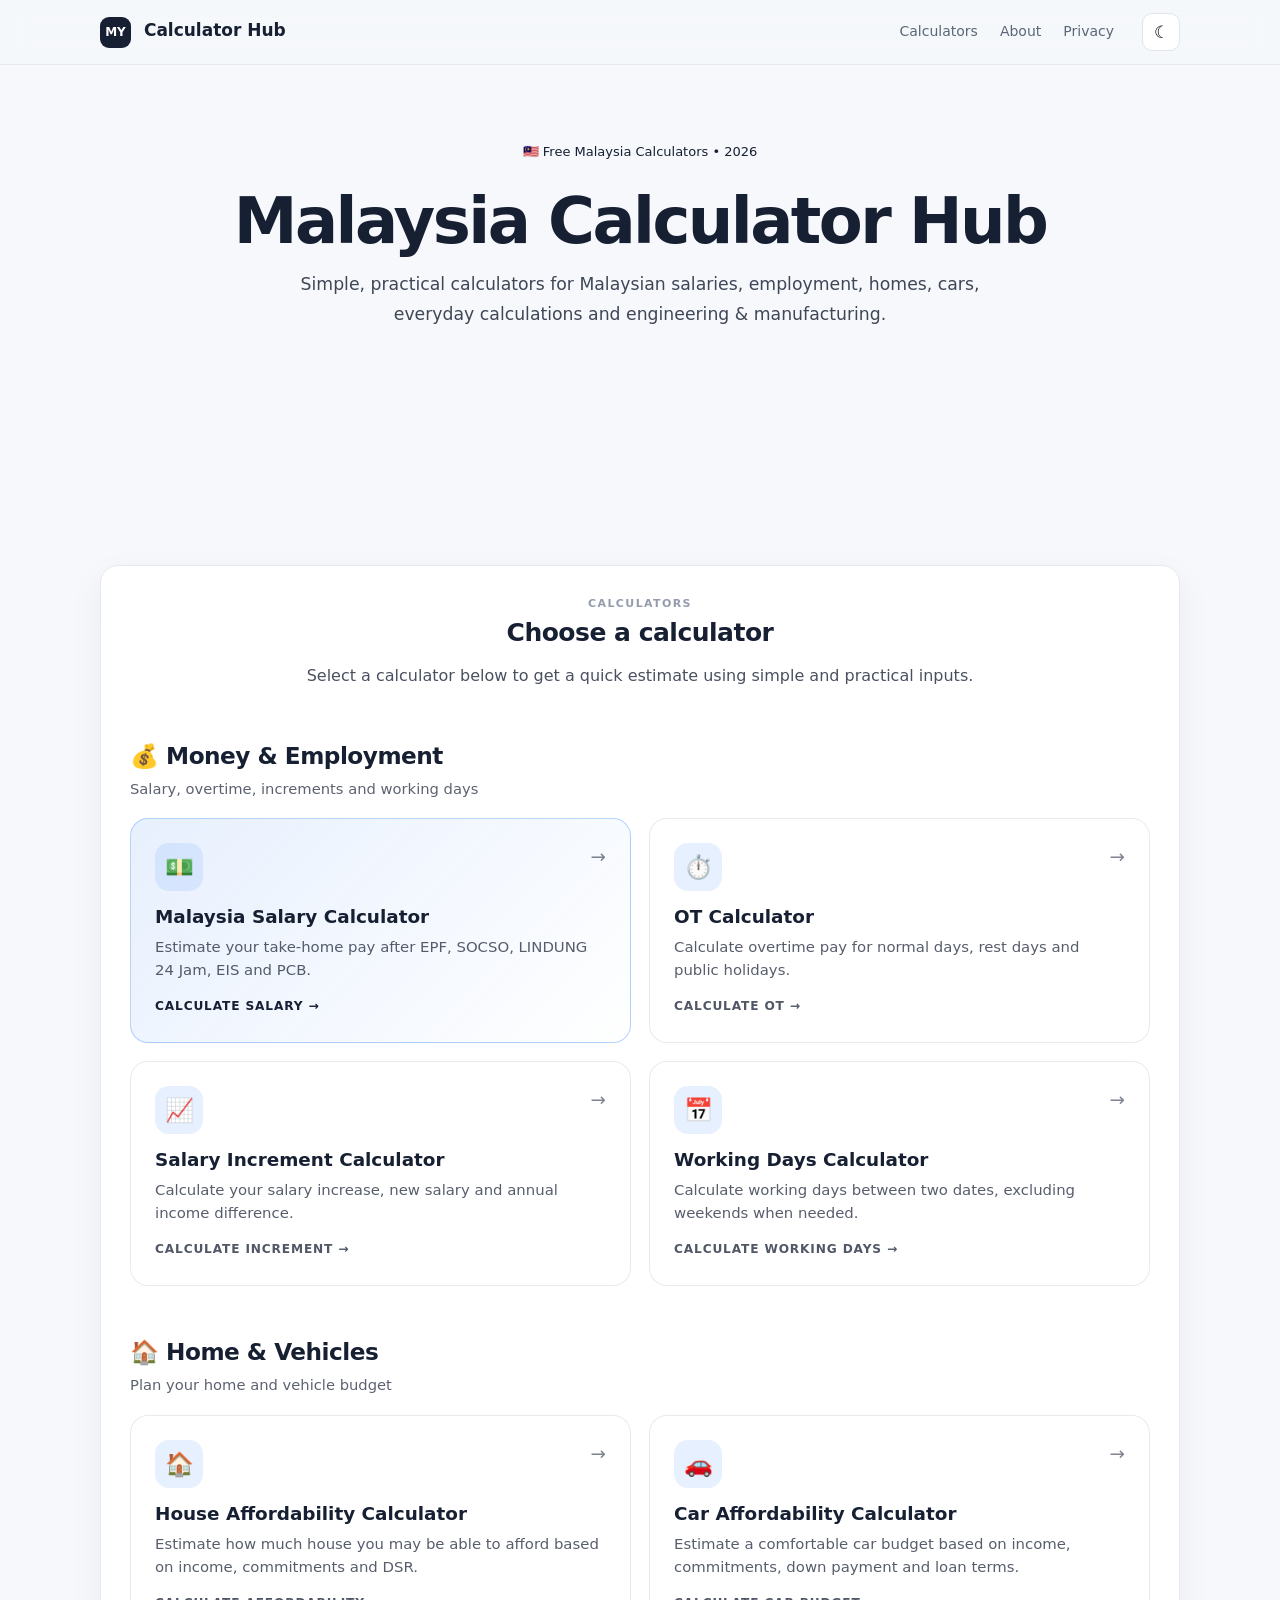
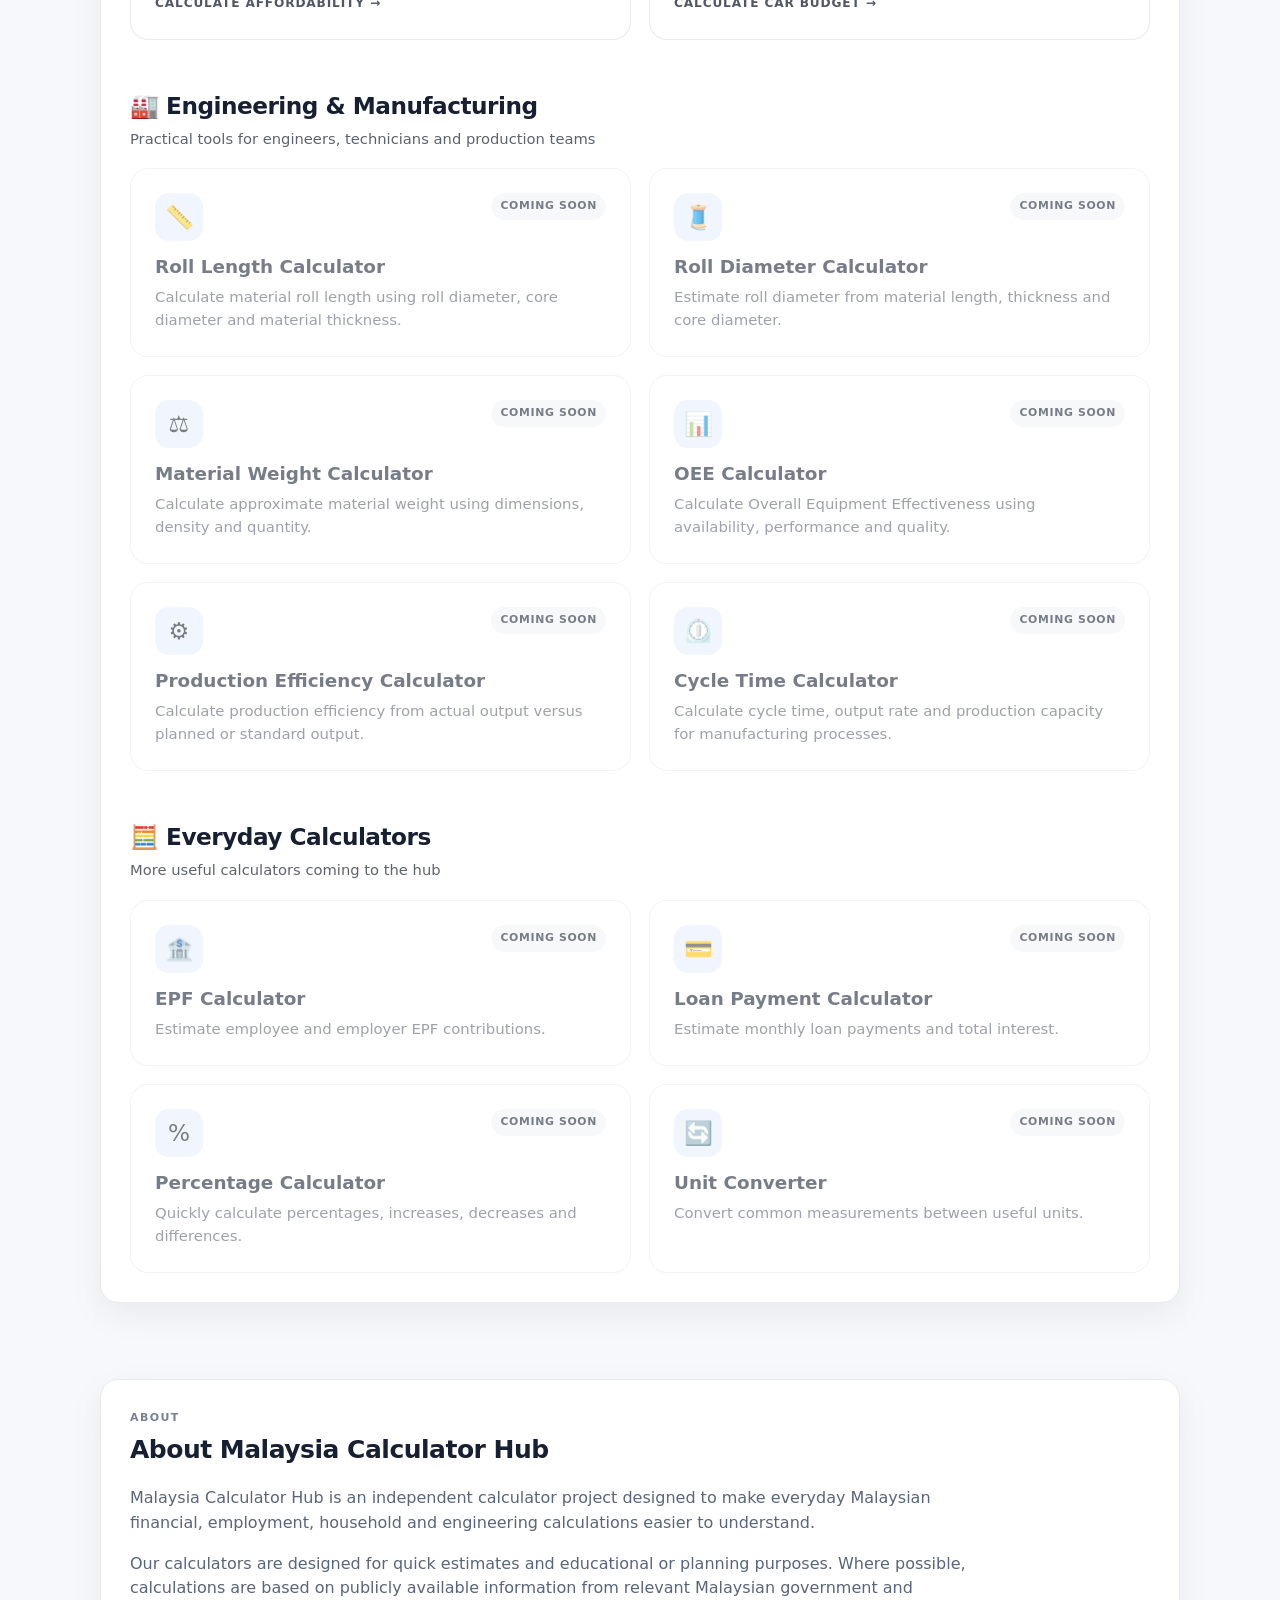
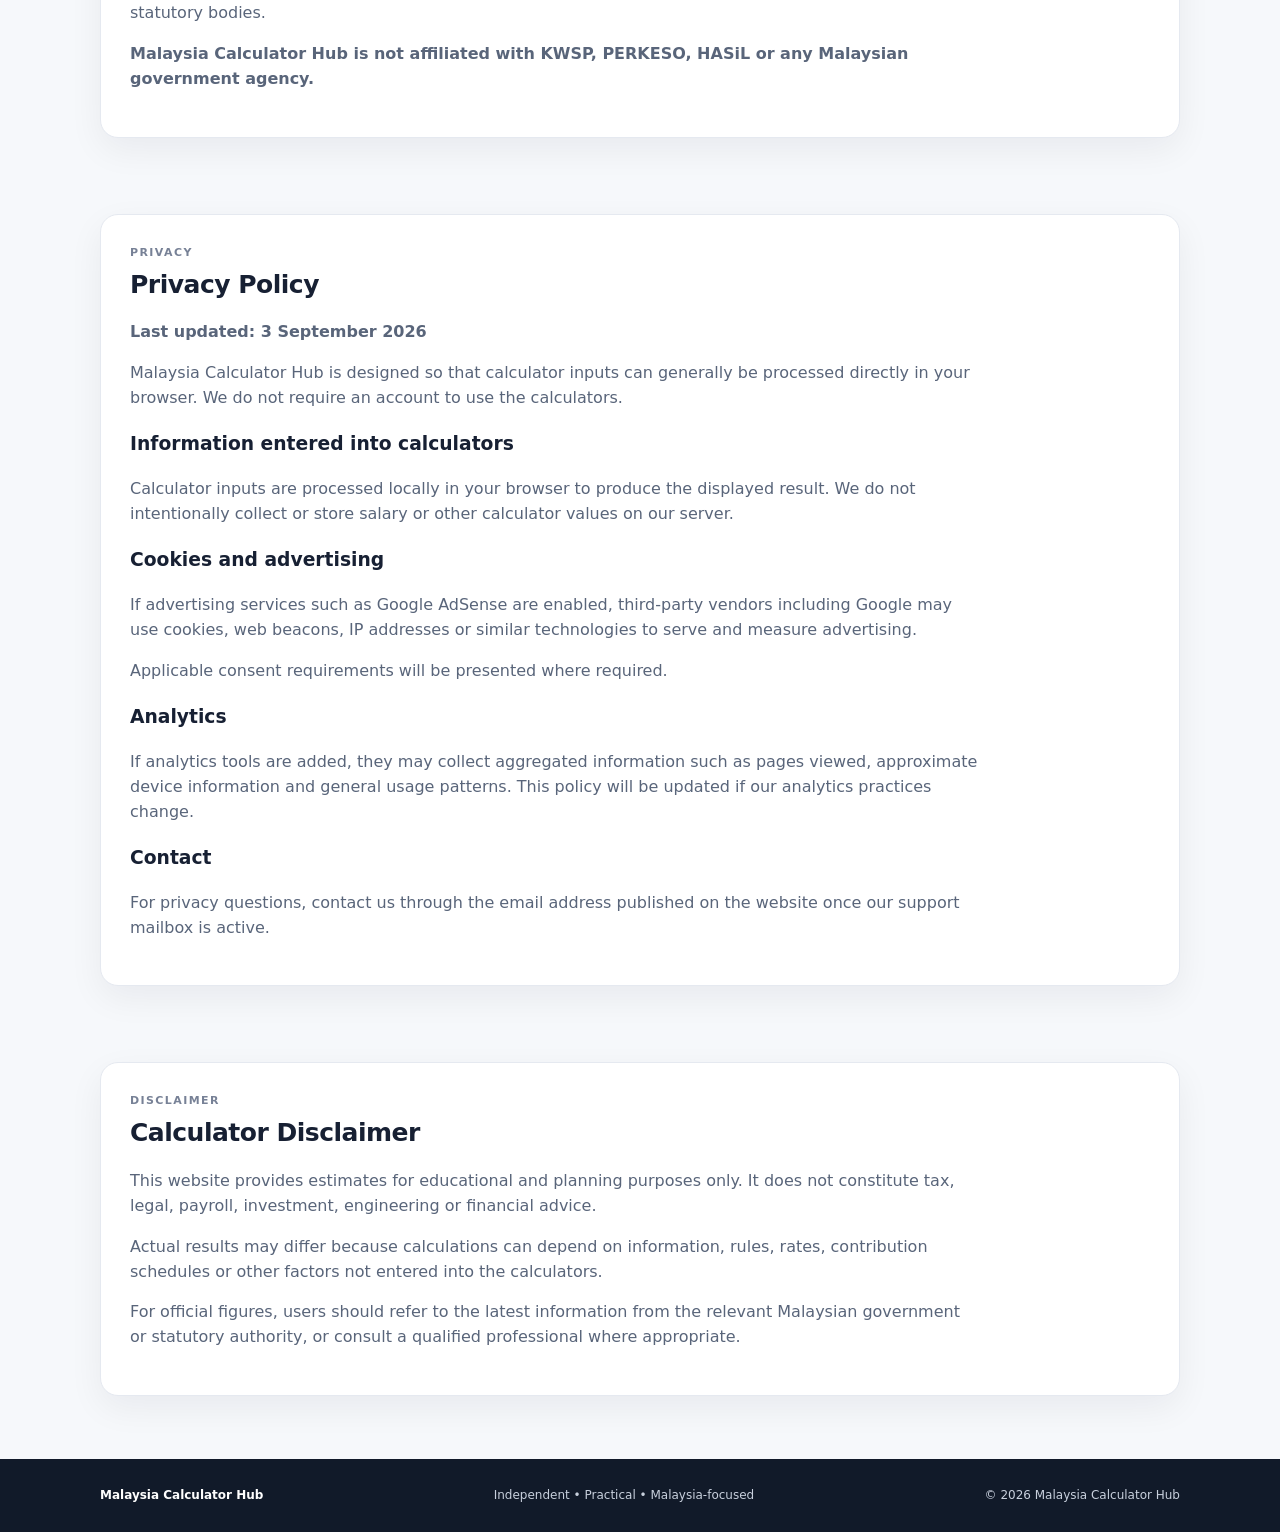
==== commit 63756122: "Update index.html" ====
--- a/index.html
+++ b/index.html
@@ -2,6 +2,7 @@
 <html lang="en">
 
 <head>
+
   <meta charset="utf-8">
 
   <meta
@@ -11,7 +12,7 @@
 
   <meta
     name="description"
-    content="Malaysia Calculator Hub 2026. Free calculators for salary, OT, house affordability, car affordability, salary increments, working days and practical engineering calculations."
+    content="Malaysia Calculator Hub 2026. Free calculators for salary, overtime, house affordability, car affordability, salary increments, working days and engineering calculations."
   >
 
   <meta
@@ -31,7 +32,8 @@
 
   <title>Malaysia Calculator Hub 2026 | Free Malaysia Calculators</title>
 
-  <!-- Open Graph / Social Sharing -->
+
+  <!-- Open Graph -->
 
   <meta
     property="og:type"
@@ -45,7 +47,7 @@
 
   <meta
     property="og:description"
-    content="Free Malaysia calculators for salary, OT, house affordability, car affordability, salary increments, working days and practical engineering calculations."
+    content="Free Malaysia calculators for salary, overtime, house affordability, car affordability, salary increments, working days and more."
   >
 
   <meta
@@ -58,140 +60,302 @@
     content="Malaysia Calculator Hub"
   >
 
-  <link rel="stylesheet" href="style.css">
-
-  <!-- Google AdSense: after approval, replace ca-pub-XXXXXXXXXXXXXXXX with your publisher ID. -->
-  <!--
-  <script
-    async
-    src="https://pagead2.googlesyndication.com/pagead/js?client=ca-pub-XXXXXXXXXXXXXXXX"
-    crossorigin="anonymous">
-  </script>
-  -->
+
+  <link
+    rel="stylesheet"
+    href="style.css"
+  >
+
+
+  <!-- Homepage-specific styling -->
 
   <style>
 
     /* =========================
-       CALCULATOR HUB
+       HUB HERO
     ========================= */
 
-    .hub-section {
-      padding-top: 10px;
-    }
+    .hub-hero {
+      padding: 70px 20px 55px;
+      text-align: center;
+    }
+
+    .hub-hero-inner {
+      max-width: 900px;
+      margin: 0 auto;
+    }
+
+    .hub-hero h1 {
+      margin: 18px 0 14px;
+      font-size: clamp(2.2rem, 6vw, 4rem);
+      line-height: 1.08;
+      letter-spacing: -0.04em;
+    }
+
+    .hub-hero p {
+      max-width: 700px;
+      margin: 0 auto 28px;
+      font-size: 1.08rem;
+      line-height: 1.7;
+      opacity: 0.82;
+    }
+
+
+    /* =========================
+       HUB INTRO
+    ========================= */
 
     .hub-intro {
-      max-width: 760px;
-      margin: 0 auto 28px;
+      max-width: 850px;
+      margin: 0 auto;
+      text-align: center;
     }
 
     .hub-intro h2 {
-      margin-bottom: 8px;
+      margin-bottom: 10px;
     }
 
     .hub-intro p {
-      color: #64748b;
+      margin: 0 auto;
+      max-width: 720px;
       line-height: 1.7;
-    }
-
-    .calculator-category {
-      margin-top: 30px;
-    }
-
-    .calculator-category h3 {
-      margin-bottom: 6px;
-    }
-
-    .category-description {
-      color: #64748b;
-      margin-top: 0;
-      margin-bottom: 15px;
-      line-height: 1.6;
-    }
-
-    .calculator-hub-grid {
+      opacity: 0.78;
+    }
+
+
+    /* =========================
+       CATEGORY
+    ========================= */
+
+    .hub-category {
+      margin-top: 48px;
+    }
+
+    .hub-category-head {
+      display: flex;
+      align-items: flex-end;
+      justify-content: space-between;
+      gap: 20px;
+      margin-bottom: 18px;
+    }
+
+    .hub-category-head h2 {
+      margin: 0;
+      font-size: 1.45rem;
+    }
+
+    .hub-category-head p {
+      margin: 4px 0 0;
+      font-size: 0.92rem;
+      opacity: 0.7;
+    }
+
+
+    /* =========================
+       CALCULATOR GRID
+    ========================= */
+
+    .hub-grid {
       display: grid;
       grid-template-columns: repeat(2, minmax(0, 1fr));
-      gap: 14px;
-    }
+      gap: 18px;
+    }
+
+
+    /* =========================
+       ACTIVE CALCULATOR CARD
+    ========================= */
 
     .hub-card {
       display: block;
-      padding: 18px;
-      border: 1px solid #e2e8f0;
-      border-radius: 14px;
-      background: #ffffff;
       text-decoration: none;
       color: inherit;
+
+      padding: 24px;
+
+      border: 1px solid rgba(148, 163, 184, 0.22);
+      border-radius: 18px;
+
+      background: rgba(255, 255, 255, 0.025);
+
       transition:
-        transform 0.15s ease,
-        box-shadow 0.15s ease,
-        border-color 0.15s ease;
+        transform 0.18s ease,
+        border-color 0.18s ease,
+        box-shadow 0.18s ease;
     }
 
     .hub-card:hover {
-      transform: translateY(-2px);
-      border-color: #2563eb;
-      box-shadow: 0 8px 24px rgba(15, 23, 42, 0.08);
-    }
-
-    .hub-card-icon {
-      font-size: 26px;
-      margin-bottom: 9px;
-    }
-
-    .hub-card-title {
-      display: block;
-      font-weight: 800;
-      font-size: 17px;
-      margin-bottom: 5px;
-    }
-
-    .hub-card-description {
-      display: block;
-      color: #64748b;
-      font-size: 14px;
-      line-height: 1.5;
-    }
+      transform: translateY(-3px);
+
+      border-color: rgba(96, 165, 250, 0.65);
+
+      box-shadow:
+        0 12px 30px rgba(0, 0, 0, 0.12);
+    }
+
+    .hub-card-top {
+      display: flex;
+      align-items: flex-start;
+      justify-content: space-between;
+      gap: 14px;
+      margin-bottom: 14px;
+    }
+
+    .hub-icon {
+      width: 48px;
+      height: 48px;
+
+      display: flex;
+      align-items: center;
+      justify-content: center;
+
+      border-radius: 14px;
+
+      background: rgba(59, 130, 246, 0.12);
+
+      font-size: 1.45rem;
+    }
+
+    .hub-arrow {
+      font-size: 1.15rem;
+      opacity: 0.55;
+    }
+
+    .hub-card h3 {
+      margin: 0 0 7px;
+
+      font-size: 1.15rem;
+      line-height: 1.3;
+    }
+
+    .hub-card p {
+      margin: 0;
+
+      font-size: 0.93rem;
+      line-height: 1.55;
+
+      opacity: 0.72;
+    }
+
+    .hub-card-label {
+      display: inline-block;
+
+      margin-top: 15px;
+
+      font-size: 0.76rem;
+      font-weight: 700;
+
+      text-transform: uppercase;
+      letter-spacing: 0.07em;
+
+      opacity: 0.75;
+    }
+
+
+    /* =========================
+       FEATURED SALARY CARD
+    ========================= */
+
+    .hub-card.featured {
+      border-color: rgba(96, 165, 250, 0.45);
+      background:
+        linear-gradient(
+          135deg,
+          rgba(59, 130, 246, 0.12),
+          rgba(255, 255, 255, 0.025)
+        );
+    }
+
+    .hub-card.featured .hub-card-label {
+      opacity: 1;
+    }
+
+
+    /* =========================
+       COMING SOON
+    ========================= */
 
     .hub-card.coming-soon {
-      opacity: 0.72;
       cursor: default;
+      opacity: 0.58;
     }
 
     .hub-card.coming-soon:hover {
       transform: none;
-      border-color: #e2e8f0;
+      border-color: rgba(148, 163, 184, 0.22);
       box-shadow: none;
     }
 
     .coming-badge {
       display: inline-block;
-      margin-top: 9px;
-      padding: 4px 8px;
+
+      padding: 5px 9px;
+
       border-radius: 999px;
-      background: #f1f5f9;
-      color: #64748b;
-      font-size: 11px;
+
+      font-size: 0.68rem;
       font-weight: 700;
-    }
-
-    .hub-note {
-      margin-top: 24px;
-      padding: 16px 18px;
-      border-radius: 12px;
-      background: #f8fafc;
-      border: 1px solid #e2e8f0;
-      color: #475569;
-      line-height: 1.6;
-      font-size: 14px;
-    }
+
+      letter-spacing: 0.06em;
+      text-transform: uppercase;
+
+      background: rgba(148, 163, 184, 0.12);
+    }
+
+
+    /* =========================
+       INFO SECTION
+    ========================= */
+
+    .hub-info {
+      max-width: 900px;
+      margin: 60px auto 0;
+    }
+
+    .hub-info h2 {
+      margin-bottom: 12px;
+    }
+
+    .hub-info p {
+      line-height: 1.75;
+      opacity: 0.78;
+    }
+
+
+    /* =========================
+       MOBILE
+    ========================= */
 
     @media (max-width: 700px) {
 
-      .calculator-hub-grid {
+      .hub-hero {
+        padding: 48px 18px 35px;
+      }
+
+      .hub-hero h1 {
+        font-size: 2.25rem;
+      }
+
+      .hub-hero p {
+        font-size: 0.98rem;
+      }
+
+      .hub-grid {
         grid-template-columns: 1fr;
       }
 
+      .hub-category-head {
+        display: block;
+      }
+
+      .hub-category-head p {
+        margin-top: 6px;
+      }
+
+      .hub-card {
+        padding: 20px;
+      }
+
     }
 
   </style>
@@ -202,13 +366,21 @@
 <body>
 
 
+<!-- =========================
+     HEADER
+========================= -->
+
 <header class="topbar">
 
   <div class="nav">
 
-    <a class="brand" href="#top">
+    <a
+      class="brand"
+      href="index.html"
+    >
       <span>MY</span> Calculator Hub
     </a>
+
 
     <nav>
 
@@ -216,14 +388,6 @@
         Calculators
       </a>
 
-      <a href="#calculator">
-        Salary
-      </a>
-
-      <a href="#how">
-        How it works
-      </a>
-
       <a href="#about">
         About
       </a>
@@ -233,6 +397,7 @@
       </a>
 
     </nav>
+
 
     <button
       id="themeToggle"
@@ -247,6 +412,7 @@
 </header>
 
 
+
 <main id="top">
 
 
@@ -254,33 +420,31 @@
      HERO
 ========================= -->
 
-<section class="hero">
-
-  <div class="hero-inner">
+<section class="hub-hero">
+
+  <div class="hub-hero-inner">
 
     <div class="pill">
-      🇲🇾 Malaysia-focused • Updated for 2026
+      🇲🇾 Free Malaysia Calculators • 2026
     </div>
+
 
     <h1>
       Malaysia Calculator Hub
     </h1>
 
+
     <p>
-      Free practical calculators for Malaysian salaries, overtime,
-      loans, affordability, working days and more.
-    </p>
-
-    <a
-      class="hero-btn"
-      href="#calculators"
-    >
-      Explore calculators ↓
-    </a>
+      Simple, practical calculators for Malaysian salaries,
+      employment, homes, cars, everyday calculations and
+      engineering & manufacturing.
+    </p>
+
 
   </div>
 
 </section>
+
 
 
 <!-- =========================
@@ -301,21 +465,23 @@
 </section>
 
 
+
 <!-- =========================
-     CALCULATOR HUB
+     CALCULATORS
 ========================= -->
 
 <section
+  class="section"
   id="calculators"
-  class="section hub-section"
 >
 
   <div class="content-card">
 
+
     <div class="hub-intro">
 
       <p class="eyebrow">
-        FREE CALCULATORS
+        CALCULATORS
       </p>
 
       <h2>
@@ -323,178 +489,289 @@
       </h2>
 
       <p>
-        Simple calculators designed for everyday Malaysian financial,
-        employment and practical calculation needs.
+        Select a calculator below to get a quick estimate using
+        simple and practical inputs.
       </p>
 
     </div>
+
 
 
     <!-- =========================
          MONEY & EMPLOYMENT
     ========================= -->
 
-    <div class="calculator-category">
-
-      <h3>
-        💰 Money & Employment
-      </h3>
-
-      <p class="category-description">
-        Calculate salary, overtime, salary increases and working days.
-      </p>
-
-
-      <div class="calculator-hub-grid">
-
+    <div class="hub-category">
+
+      <div class="hub-category-head">
+
+        <div>
+
+          <h2>
+            💰 Money & Employment
+          </h2>
+
+          <p>
+            Salary, overtime, increments and working days
+          </p>
+
+        </div>
+
+      </div>
+
+
+      <div class="hub-grid">
+
+
+        <!-- SALARY -->
 
         <a
-          href="#calculator"
+          class="hub-card featured"
+          href="salary-calculator.html"
+        >
+
+          <div class="hub-card-top">
+
+            <div class="hub-icon">
+              💵
+            </div>
+
+            <span class="hub-arrow">
+              →
+            </span>
+
+          </div>
+
+
+          <h3>
+            Malaysia Salary Calculator
+          </h3>
+
+          <p>
+            Estimate your take-home pay after EPF, SOCSO,
+            LINDUNG 24 Jam, EIS and PCB.
+          </p>
+
+          <span class="hub-card-label">
+            Calculate salary →
+          </span>
+
+        </a>
+
+
+
+        <!-- OT -->
+
+        <a
           class="hub-card"
+          href="ot-calculator.html"
         >
 
-          <div class="hub-card-icon">
-            💰
-          </div>
-
-          <span class="hub-card-title">
-            Malaysia Salary Calculator
-          </span>
-
-          <span class="hub-card-description">
-            Estimate take-home pay after EPF, SOCSO,
-            LINDUNG 24 Jam, EIS and PCB.
-          </span>
-
-        </a>
-
-
-        <a
-          href="ot-calculator.html"
-          class="hub-card"
-        >
-
-          <div class="hub-card-icon">
-            ⏱️
-          </div>
-
-          <span class="hub-card-title">
-            Malaysia OT Calculator
-          </span>
-
-          <span class="hub-card-description">
+          <div class="hub-card-top">
+
+            <div class="hub-icon">
+              ⏱️
+            </div>
+
+            <span class="hub-arrow">
+              →
+            </span>
+
+          </div>
+
+
+          <h3>
+            OT Calculator
+          </h3>
+
+          <p>
             Calculate overtime pay for normal days,
             rest days and public holidays.
+          </p>
+
+          <span class="hub-card-label">
+            Calculate OT →
           </span>
 
         </a>
 
 
+
+        <!-- SALARY INCREMENT -->
+
         <a
+          class="hub-card"
           href="salary-increment.html"
+        >
+
+          <div class="hub-card-top">
+
+            <div class="hub-icon">
+              📈
+            </div>
+
+            <span class="hub-arrow">
+              →
+            </span>
+
+          </div>
+
+
+          <h3>
+            Salary Increment Calculator
+          </h3>
+
+          <p>
+            Calculate your salary increase, new salary
+            and annual income difference.
+          </p>
+
+          <span class="hub-card-label">
+            Calculate increment →
+          </span>
+
+        </a>
+
+
+
+        <!-- WORKING DAYS -->
+
+        <a
           class="hub-card"
+          href="working-days.html"
         >
 
-          <div class="hub-card-icon">
-            📈
-          </div>
-
-          <span class="hub-card-title">
-            Salary Increment Calculator
+          <div class="hub-card-top">
+
+            <div class="hub-icon">
+              📅
+            </div>
+
+            <span class="hub-arrow">
+              →
+            </span>
+
+          </div>
+
+
+          <h3>
+            Working Days Calculator
+          </h3>
+
+          <p>
+            Calculate working days between two dates,
+            excluding weekends when needed.
+          </p>
+
+          <span class="hub-card-label">
+            Calculate working days →
           </span>
 
-          <span class="hub-card-description">
-            Calculate your increment amount, new salary
-            and annual salary increase.
-          </span>
-
         </a>
 
 
-        <a
-          href="working-days.html"
-          class="hub-card"
-        >
-
-          <div class="hub-card-icon">
-            📅
-          </div>
-
-          <span class="hub-card-title">
-            Working Days Calculator
-          </span>
-
-          <span class="hub-card-description">
-            Calculate working days between two dates,
-            excluding weekends.
-          </span>
-
-        </a>
-
-
       </div>
 
     </div>
+
 
 
     <!-- =========================
          HOME & VEHICLES
     ========================= -->
 
-    <div class="calculator-category">
-
-      <h3>
-        🏠 Home & Vehicles
-      </h3>
-
-      <p class="category-description">
-        Estimate affordable house and car budgets based on your income
-        and financial commitments.
-      </p>
-
-
-      <div class="calculator-hub-grid">
-
+    <div class="hub-category">
+
+      <div class="hub-category-head">
+
+        <div>
+
+          <h2>
+            🏠 Home & Vehicles
+          </h2>
+
+          <p>
+            Plan your home and vehicle budget
+          </p>
+
+        </div>
+
+      </div>
+
+
+      <div class="hub-grid">
+
+
+        <!-- HOUSE -->
 
         <a
+          class="hub-card"
           href="house-affordability.html"
-          class="hub-card"
         >
 
-          <div class="hub-card-icon">
-            🏠
-          </div>
-
-          <span class="hub-card-title">
+          <div class="hub-card-top">
+
+            <div class="hub-icon">
+              🏠
+            </div>
+
+            <span class="hub-arrow">
+              →
+            </span>
+
+          </div>
+
+
+          <h3>
             House Affordability Calculator
-          </span>
-
-          <span class="hub-card-description">
+          </h3>
+
+          <p>
             Estimate how much house you may be able to afford
             based on income, commitments and DSR.
+          </p>
+
+          <span class="hub-card-label">
+            Calculate affordability →
           </span>
 
         </a>
 
 
+
+        <!-- CAR -->
+
         <a
+          class="hub-card"
           href="car-affordability.html"
-          class="hub-card"
         >
 
-          <div class="hub-card-icon">
-            🚗
-          </div>
-
-          <span class="hub-card-title">
+          <div class="hub-card-top">
+
+            <div class="hub-icon">
+              🚗
+            </div>
+
+            <span class="hub-arrow">
+              →
+            </span>
+
+          </div>
+
+
+          <h3>
             Car Affordability Calculator
+          </h3>
+
+          <p>
+            Estimate a comfortable car budget based on income,
+            commitments, down payment and loan terms.
+          </p>
+
+          <span class="hub-card-label">
+            Calculate car budget →
           </span>
 
-          <span class="hub-card-description">
-            Estimate a comfortable car budget based on income,
-            commitments and loan assumptions.
-          </span>
-
         </a>
 
 
@@ -503,153 +780,208 @@
     </div>
 
 
+
     <!-- =========================
-         ENGINEERING & MANUFACTURING
+         ENGINEERING
     ========================= -->
 
-    <div class="calculator-category">
-
-      <h3>
-        🏭 Engineering & Manufacturing
-      </h3>
-
-      <p class="category-description">
-        Practical calculators for production, manufacturing,
-        materials and engineering calculations.
-      </p>
-
-
-      <div class="calculator-hub-grid">
-
+    <div class="hub-category">
+
+      <div class="hub-category-head">
+
+        <div>
+
+          <h2>
+            🏭 Engineering & Manufacturing
+          </h2>
+
+          <p>
+            Practical tools for engineers, technicians and production teams
+          </p>
+
+        </div>
+
+      </div>
+
+
+      <div class="hub-grid">
+
+
+        <!-- ROLL LENGTH -->
 
         <div class="hub-card coming-soon">
 
-          <div class="hub-card-icon">
-            📏
-          </div>
-
-          <span class="hub-card-title">
+          <div class="hub-card-top">
+
+            <div class="hub-icon">
+              📏
+            </div>
+
+            <span class="coming-badge">
+              Coming Soon
+            </span>
+
+          </div>
+
+
+          <h3>
             Roll Length Calculator
-          </span>
-
-          <span class="hub-card-description">
-            Calculate material length from roll diameter,
+          </h3>
+
+          <p>
+            Calculate material roll length using roll diameter,
             core diameter and material thickness.
-          </span>
-
-          <span class="coming-badge">
-            Coming Soon
-          </span>
+          </p>
 
         </div>
 
 
+
+        <!-- ROLL DIAMETER -->
+
         <div class="hub-card coming-soon">
 
-          <div class="hub-card-icon">
-            🔄
-          </div>
-
-          <span class="hub-card-title">
+          <div class="hub-card-top">
+
+            <div class="hub-icon">
+              🧵
+            </div>
+
+            <span class="coming-badge">
+              Coming Soon
+            </span>
+
+          </div>
+
+
+          <h3>
             Roll Diameter Calculator
-          </span>
-
-          <span class="hub-card-description">
-            Calculate final roll diameter from material length,
+          </h3>
+
+          <p>
+            Estimate roll diameter from material length,
             thickness and core diameter.
-          </span>
-
-          <span class="coming-badge">
-            Coming Soon
-          </span>
+          </p>
 
         </div>
 
 
+
+        <!-- MATERIAL WEIGHT -->
+
         <div class="hub-card coming-soon">
 
-          <div class="hub-card-icon">
-            ⚖️
-          </div>
-
-          <span class="hub-card-title">
+          <div class="hub-card-top">
+
+            <div class="hub-icon">
+              ⚖️
+            </div>
+
+            <span class="coming-badge">
+              Coming Soon
+            </span>
+
+          </div>
+
+
+          <h3>
             Material Weight Calculator
-          </span>
-
-          <span class="hub-card-description">
-            Estimate material weight using dimensions,
-            thickness and material density.
-          </span>
-
-          <span class="coming-badge">
-            Coming Soon
-          </span>
+          </h3>
+
+          <p>
+            Calculate approximate material weight using
+            dimensions, density and quantity.
+          </p>
 
         </div>
 
 
+
+        <!-- OEE -->
+
         <div class="hub-card coming-soon">
 
-          <div class="hub-card-icon">
-            📊
-          </div>
-
-          <span class="hub-card-title">
+          <div class="hub-card-top">
+
+            <div class="hub-icon">
+              📊
+            </div>
+
+            <span class="coming-badge">
+              Coming Soon
+            </span>
+
+          </div>
+
+
+          <h3>
             OEE Calculator
-          </span>
-
-          <span class="hub-card-description">
-            Calculate availability, performance, quality
-            and overall equipment effectiveness.
-          </span>
-
-          <span class="coming-badge">
-            Coming Soon
-          </span>
+          </h3>
+
+          <p>
+            Calculate Overall Equipment Effectiveness using
+            availability, performance and quality.
+          </p>
 
         </div>
 
 
+
+        <!-- PRODUCTION EFFICIENCY -->
+
         <div class="hub-card coming-soon">
 
-          <div class="hub-card-icon">
-            ⚙️
-          </div>
-
-          <span class="hub-card-title">
+          <div class="hub-card-top">
+
+            <div class="hub-icon">
+              ⚙️
+            </div>
+
+            <span class="coming-badge">
+              Coming Soon
+            </span>
+
+          </div>
+
+
+          <h3>
             Production Efficiency Calculator
-          </span>
-
-          <span class="hub-card-description">
-            Calculate actual production efficiency against
-            target output and available production time.
-          </span>
-
-          <span class="coming-badge">
-            Coming Soon
-          </span>
+          </h3>
+
+          <p>
+            Calculate production efficiency from actual output
+            versus planned or standard output.
+          </p>
 
         </div>
 
 
+
+        <!-- CYCLE TIME -->
+
         <div class="hub-card coming-soon">
 
-          <div class="hub-card-icon">
-            ⏱️
-          </div>
-
-          <span class="hub-card-title">
+          <div class="hub-card-top">
+
+            <div class="hub-icon">
+              ⏲️
+            </div>
+
+            <span class="coming-badge">
+              Coming Soon
+            </span>
+
+          </div>
+
+
+          <h3>
             Cycle Time Calculator
-          </span>
-
-          <span class="hub-card-description">
-            Calculate cycle time, production rate and
-            estimated output.
-          </span>
-
-          <span class="coming-badge">
-            Coming Soon
-          </span>
+          </h3>
+
+          <p>
+            Calculate cycle time, output rate and production
+            capacity for manufacturing processes.
+          </p>
 
         </div>
 
@@ -659,933 +991,158 @@
     </div>
 
 
+
     <!-- =========================
-         FUTURE CATEGORIES
+         EVERYDAY
     ========================= -->
 
-    <div class="calculator-category">
-
-      <h3>
-        🧮 More Calculators
-      </h3>
-
-      <p class="category-description">
-        More practical calculators will be added as the hub grows.
-      </p>
-
-
-      <div class="calculator-hub-grid">
-
+    <div class="hub-category">
+
+      <div class="hub-category-head">
+
+        <div>
+
+          <h2>
+            🧮 Everyday Calculators
+          </h2>
+
+          <p>
+            More useful calculators coming to the hub
+          </p>
+
+        </div>
+
+      </div>
+
+
+      <div class="hub-grid">
+
+
+        <!-- EPF -->
 
         <div class="hub-card coming-soon">
 
-          <div class="hub-card-icon">
-            🧾
-          </div>
-
-          <span class="hub-card-title">
+          <div class="hub-card-top">
+
+            <div class="hub-icon">
+              🏦
+            </div>
+
+            <span class="coming-badge">
+              Coming Soon
+            </span>
+
+          </div>
+
+
+          <h3>
             EPF Calculator
-          </span>
-
-          <span class="hub-card-description">
+          </h3>
+
+          <p>
             Estimate employee and employer EPF contributions.
-          </span>
-
-          <span class="coming-badge">
-            Coming Soon
-          </span>
+          </p>
 
         </div>
 
 
+
+        <!-- LOAN -->
+
         <div class="hub-card coming-soon">
 
-          <div class="hub-card-icon">
-            🏦
-          </div>
-
-          <span class="hub-card-title">
+          <div class="hub-card-top">
+
+            <div class="hub-icon">
+              💳
+            </div>
+
+            <span class="coming-badge">
+              Coming Soon
+            </span>
+
+          </div>
+
+
+          <h3>
             Loan Payment Calculator
-          </span>
-
-          <span class="hub-card-description">
-            Estimate monthly loan payments and total repayment.
-          </span>
-
-          <span class="coming-badge">
-            Coming Soon
-          </span>
+          </h3>
+
+          <p>
+            Estimate monthly loan payments and total interest.
+          </p>
 
         </div>
 
 
+
+        <!-- PERCENTAGE -->
+
         <div class="hub-card coming-soon">
 
-          <div class="hub-card-icon">
-            🔢
-          </div>
-
-          <span class="hub-card-title">
+          <div class="hub-card-top">
+
+            <div class="hub-icon">
+              %
+            </div>
+
+            <span class="coming-badge">
+              Coming Soon
+            </span>
+
+          </div>
+
+
+          <h3>
             Percentage Calculator
-          </span>
-
-          <span class="hub-card-description">
-            Quickly calculate percentages, increases and decreases.
-          </span>
-
-          <span class="coming-badge">
-            Coming Soon
-          </span>
+          </h3>
+
+          <p>
+            Quickly calculate percentages, increases,
+            decreases and differences.
+          </p>
 
         </div>
 
 
+
+        <!-- UNIT -->
+
         <div class="hub-card coming-soon">
 
-          <div class="hub-card-icon">
-            📐
-          </div>
-
-          <span class="hub-card-title">
+          <div class="hub-card-top">
+
+            <div class="hub-icon">
+              🔄
+            </div>
+
+            <span class="coming-badge">
+              Coming Soon
+            </span>
+
+          </div>
+
+
+          <h3>
             Unit Converter
-          </span>
-
-          <span class="hub-card-description">
-            Convert common units used in everyday and
-            engineering calculations.
-          </span>
-
-          <span class="coming-badge">
-            Coming Soon
-          </span>
+          </h3>
+
+          <p>
+            Convert common measurements between useful units.
+          </p>
 
         </div>
 
 
       </div>
 
-
-      <div class="hub-note">
-
-        💡 <strong>Our goal:</strong> Build a useful collection of
-        free calculators covering Malaysian employment, finance,
-        everyday calculations and practical engineering needs.
-
-      </div>
-
     </div>
 
+
   </div>
 
 </section>
 
-
-<!-- =========================
-     SALARY CALCULATOR
-========================= -->
-
-<section
-  id="calculator"
-  class="section"
->
-
-  <div class="calculator-grid">
-
-
-    <!-- INPUT CARD -->
-
-    <div class="card input-card">
-
-      <div class="section-head">
-
-        <div>
-
-          <p class="eyebrow">
-            YOUR DETAILS
-          </p>
-
-          <h2>
-            Malaysia Salary Calculator
-          </h2>
-
-        </div>
-
-        <span class="year-badge">
-          2026
-        </span>
-
-      </div>
-
-
-      <label>
-
-        Gross monthly salary (RM)
-
-        <input
-          id="grossSalary"
-          type="number"
-          min="0"
-          step="0.01"
-          value="5500"
-          inputmode="decimal"
-        >
-
-      </label>
-
-
-      <label>
-
-        Age
-
-        <input
-          id="employeeAge"
-          type="number"
-          min="14"
-          max="75"
-          value="30"
-          inputmode="numeric"
-        >
-
-        <small>
-          EPF contribution rules vary by age.
-        </small>
-
-      </label>
-
-
-      <label>
-
-        Employee category
-
-        <select id="employeeType">
-
-          <option value="malaysian">
-            Malaysian citizen
-          </option>
-
-          <option value="pr">
-            Permanent Resident (PR)
-          </option>
-
-          <option value="foreign">
-            Non-Malaysian citizen
-          </option>
-
-        </select>
-
-      </label>
-
-
-      <div
-        id="foreignNotice"
-        class="notice hidden"
-      >
-
-        For non-Malaysian employees, EPF is calculated at 2% employee
-        + 2% employer under the current rule. LINDUNG 24 Jam is treated
-        as mandatory in this calculator.
-
-      </div>
-
-
-      <!-- LINDUNG 24 JAM -->
-
-      <div class="field-group">
-
-        <div class="label-row">
-
-          <span>
-            LINDUNG 24 Jam
-          </span>
-
-          <span class="help">
-            Non-Employment Injury Scheme
-          </span>
-
-        </div>
-
-
-        <div class="radio-grid">
-
-          <label class="radio-card">
-
-            <input
-              type="radio"
-              name="lindung"
-              value="yes"
-              checked
-            >
-
-            <span>
-
-              <b>
-                Yes
-              </b>
-
-              <small>
-                I participate
-              </small>
-
-            </span>
-
-          </label>
-
-
-          <label class="radio-card">
-
-            <input
-              type="radio"
-              name="lindung"
-              value="no"
-            >
-
-            <span>
-
-              <b>
-                No
-              </b>
-
-              <small>
-                I opted out
-              </small>
-
-            </span>
-
-          </label>
-
-        </div>
-
-      </div>
-
-
-      <!-- TAX STATUS -->
-
-      <div class="field-group">
-
-        <div class="label-row">
-
-          <span>
-            Tax status
-          </span>
-
-          <span class="help">
-            Used for PCB estimate
-          </span>
-
-        </div>
-
-
-        <div class="radio-grid">
-
-          <label class="radio-card">
-
-            <input
-              type="radio"
-              name="taxStatus"
-              value="single"
-              checked
-            >
-
-            <span>
-
-              <b>
-                Single
-              </b>
-
-              <small>
-                Standard relief
-              </small>
-
-            </span>
-
-          </label>
-
-
-          <label class="radio-card">
-
-            <input
-              type="radio"
-              name="taxStatus"
-              value="married"
-            >
-
-            <span>
-
-              <b>
-                Married
-              </b>
-
-              <small>
-                More options below
-              </small>
-
-            </span>
-
-          </label>
-
-        </div>
-
-      </div>
-
-
-      <!-- SPOUSE -->
-
-      <div
-        id="spouseBox"
-        class="sub-options hidden"
-      >
-
-        <label>
-
-          Spouse has no income?
-
-          <select id="spouseNoIncome">
-
-            <option value="yes">
-              Yes
-            </option>
-
-            <option value="no">
-              No
-            </option>
-
-          </select>
-
-        </label>
-
-      </div>
-
-
-      <!-- ADVANCED PCB -->
-
-      <details class="advanced">
-
-        <summary>
-
-          Advanced PCB options
-
-          <span>
-            Optional
-          </span>
-
-        </summary>
-
-
-        <div class="advanced-grid">
-
-
-          <label>
-
-            Children eligible for relief
-
-            <input
-              id="childrenCount"
-              type="number"
-              min="0"
-              max="20"
-              value="0"
-            >
-
-          </label>
-
-
-          <label>
-
-            Monthly zakat (RM)
-
-            <input
-              id="zakatAmount"
-              type="number"
-              min="0"
-              step="0.01"
-              value="0"
-            >
-
-          </label>
-
-
-          <label>
-
-            Monthly bonus / additional remuneration (RM)
-
-            <input
-              id="bonusAmount"
-              type="number"
-              min="0"
-              step="0.01"
-              value="0"
-            >
-
-          </label>
-
-
-          <label>
-
-            Tax residency
-
-            <select id="taxResidency">
-
-              <option value="resident">
-                Resident
-              </option>
-
-              <option value="nonresident">
-                Non-resident
-              </option>
-
-            </select>
-
-          </label>
-
-
-        </div>
-
-
-        <p class="advanced-note">
-
-          PCB is an estimate. Actual payroll PCB can depend on accumulated
-          remuneration, previous PCB/zakat, TP1/TP3 information, benefits
-          and other payroll details.
-
-        </p>
-
-      </details>
-
-
-      <!-- CALCULATE -->
-
-      <button
-        id="calculateBtn"
-        class="calculate-btn"
-      >
-        Calculate take-home pay
-      </button>
-
-    </div>
-
-
-    <!-- RESULT CARD -->
-
-    <div
-      class="card result-card"
-      id="results"
-    >
-
-
-      <div class="result-top">
-
-        <div>
-
-          <p class="eyebrow">
-            ESTIMATED TAKE-HOME
-          </p>
-
-          <div
-            id="takeHome"
-            class="take-home"
-          >
-            RM 0.00
-          </div>
-
-        </div>
-
-        <div class="mini-chip">
-          per month
-        </div>
-
-      </div>
-
-
-      <!-- BREAKDOWN -->
-
-      <div class="breakdown">
-
-
-        <div class="row">
-
-          <span>
-            Gross salary
-          </span>
-
-          <strong id="grossResult">
-            RM 0.00
-          </strong>
-
-        </div>
-
-
-        <div class="row">
-
-          <span>
-
-            EPF
-
-            <small id="epfRateLabel">
-              Employee
-            </small>
-
-          </span>
-
-          <strong id="epfAmount">
-            RM 0.00
-          </strong>
-
-        </div>
-
-
-        <div class="row">
-
-          <span>
-            SOCSO
-          </span>
-
-          <strong id="socsoAmount">
-            RM 0.00
-          </strong>
-
-        </div>
-
-
-        <div class="row">
-
-          <span>
-
-            LINDUNG 24 Jam
-
-            <small id="lindungLabel"></small>
-
-          </span>
-
-          <strong id="lindungAmount">
-            RM 0.00
-          </strong>
-
-        </div>
-
-
-        <div class="row">
-
-          <span>
-            EIS
-          </span>
-
-          <strong id="eisAmount">
-            RM 0.00
-          </strong>
-
-        </div>
-
-
-        <div class="row">
-
-          <span>
-
-            PCB
-
-            <small>
-              estimated
-            </small>
-
-          </span>
-
-          <strong id="pcbAmount">
-            RM 0.00
-          </strong>
-
-        </div>
-
-
-        <div class="row total">
-
-          <span>
-            Total deductions
-          </span>
-
-          <strong id="totalDeductions">
-            RM 0.00
-          </strong>
-
-        </div>
-
-
-      </div>
-
-
-      <!-- ANNUAL -->
-
-      <div class="annual-grid">
-
-
-        <div>
-
-          <span>
-            Annual gross
-          </span>
-
-          <strong id="annualGross">
-            RM 0.00
-          </strong>
-
-        </div>
-
-
-        <div>
-
-          <span>
-            Annual take-home*
-          </span>
-
-          <strong id="annualTakeHome">
-            RM 0.00
-          </strong>
-
-        </div>
-
-
-      </div>
-
-
-      <p
-        id="pcbNote"
-        class="result-note"
-      ></p>
-
-
-      <!-- EMPLOYER -->
-
-      <details class="employer">
-
-        <summary>
-          Employer cost & contributions
-        </summary>
-
-
-        <div class="breakdown">
-
-
-          <div class="row">
-
-            <span>
-              Employer EPF
-            </span>
-
-            <strong id="employerEpf">
-              RM 0.00
-            </strong>
-
-          </div>
-
-
-          <div class="row">
-
-            <span>
-              Employer SOCSO
-            </span>
-
-            <strong id="employerSocso">
-              RM 0.00
-            </strong>
-
-          </div>
-
-
-          <div class="row">
-
-            <span>
-              Employer EIS
-            </span>
-
-            <strong id="employerEis">
-              RM 0.00
-            </strong>
-
-          </div>
-
-
-          <div class="row total">
-
-            <span>
-              Employer statutory total
-            </span>
-
-            <strong id="employerTotal">
-              RM 0.00
-            </strong>
-
-          </div>
-
-
-        </div>
-
-      </details>
-
-
-      <!-- RAISE -->
-
-      <div class="raise-box">
-
-        <div>
-
-          <span>
-            What if your salary increases by RM500?
-          </span>
-
-          <small>
-            Estimated extra take-home
-          </small>
-
-        </div>
-
-        <strong id="raiseTakeHome">
-          +RM 0.00
-        </strong>
-
-      </div>
-
-
-      <!-- SHARE -->
-
-      <button
-        id="shareBtn"
-        class="share-btn"
-      >
-        ↗ Share this calculation
-      </button>
-
-
-      <p class="disclaimer">
-
-        *Annual figures are based on the monthly estimate × 12.
-        PCB is an estimate and is not a substitute for an employer's
-        payroll calculation or official HASiL assessment.
-
-      </p>
-
-
-    </div>
-
-  </div>
-
-</section>
-
-
-<!-- =========================
-     HOW IT WORKS
-========================= -->
-
-<section
-  class="section"
-  id="how"
->
-
-  <div class="content-card">
-
-    <p class="eyebrow">
-      HOW IT WORKS
-    </p>
-
-    <h2>
-      What gets deducted from your salary?
-    </h2>
-
-
-    <div class="info-grid">
-
-
-      <article>
-
-        <h3>
-          EPF / KWSP
-        </h3>
-
-        <p>
-          Your employee retirement contribution. The calculator follows
-          the current contribution-rate structure and wage-range approach
-          for applicable Malaysian/PR employees.
-        </p>
-
-      </article>
-
-
-      <article>
-
-        <h3>
-          SOCSO / PERKESO
-        </h3>
-
-        <p>
-          Employment-related social protection contribution calculated
-          using the current PERKESO contribution schedule and RM6,000
-          wage ceiling.
-        </p>
-
-      </article>
-
-
-      <article>
-
-        <h3>
-          LINDUNG 24 Jam
-        </h3>
-
-        <p>
-          An additional non-employment injury protection contribution.
-          Local participation is voluntary; foreign-worker treatment
-          is different.
-        </p>
-
-      </article>
-
-
-      <article>
-
-        <h3>
-          EIS
-        </h3>
-
-        <p>
-          Employment Insurance System contribution paid by both employee
-          and employer, subject to the current wage ceiling and eligibility
-          rules.
-        </p>
-
-      </article>
-
-
-      <article>
-
-        <h3>
-          PCB
-        </h3>
-
-        <p>
-          Monthly tax deduction. Our public calculator provides an estimate
-          using current Malaysian tax rates and common relief assumptions;
-          payroll PCB can differ.
-        </p>
-
-      </article>
-
-
-      <article>
-
-        <h3>
-          Take-home pay
-        </h3>
-
-        <p>
-          Gross salary minus employee EPF, SOCSO, LINDUNG 24 Jam,
-          EIS and estimated PCB.
-        </p>
-
-      </article>
-
-
-    </div>
-
-  </div>
-
-</section>
 
 
 <!-- =========================
@@ -1610,38 +1167,30 @@
 
     <p>
       Malaysia Calculator Hub is an independent calculator project
-      designed to make everyday Malaysian financial, employment and
-      practical calculations easier to understand. Our calculators
-      are built for quick estimates and educational use.
+      designed to make everyday Malaysian financial, employment,
+      household and engineering calculations easier to understand.
     </p>
 
 
     <p>
-      We aim to build calculators covering Malaysian employment and
-      personal finance as well as practical engineering and
-      manufacturing calculations.
-    </p>
-
-
-    <p>
-      We use publicly available information from Malaysian government
-      and statutory bodies where possible, including KWSP, PERKESO
-      and HASiL. Rules and contribution schedules can change, so users
-      should confirm important payroll or tax figures with their employer,
-      KWSP, PERKESO or HASiL.
+      Our calculators are designed for quick estimates and educational
+      or planning purposes. Where possible, calculations are based on
+      publicly available information from relevant Malaysian government
+      and statutory bodies.
     </p>
 
 
     <p>
       <b>
-        We are not affiliated with KWSP, PERKESO, HASiL or any Malaysian
-        government agency.
+        Malaysia Calculator Hub is not affiliated with KWSP, PERKESO,
+        HASiL or any Malaysian government agency.
       </b>
     </p>
 
   </div>
 
 </section>
+
 
 
 <!-- =========================
@@ -1666,28 +1215,26 @@
 
     <p>
       <b>
-        Last updated: 6 September 2026
+        Last updated: 3 September 2026
       </b>
     </p>
 
 
     <p>
       Malaysia Calculator Hub is designed so that calculator inputs
-      can be processed directly in your browser. We do not require
-      an account and we do not ask you to submit your calculator
-      inputs to us.
+      can generally be processed directly in your browser. We do not
+      require an account to use the calculators.
     </p>
 
 
     <h3>
-      Information entered into the calculator
+      Information entered into calculators
     </h3>
 
     <p>
-      The calculator processes information you enter locally in
-      your browser to produce the displayed result. We do not
-      intentionally collect or store those calculator values on
-      our server.
+      Calculator inputs are processed locally in your browser to produce
+      the displayed result. We do not intentionally collect or store
+      salary or other calculator values on our server.
     </p>
 
 
@@ -1699,15 +1246,11 @@
       If advertising services such as Google AdSense are enabled,
       third-party vendors including Google may use cookies, web beacons,
       IP addresses or similar technologies to serve and measure advertising.
-      Google may use information about visits to this and other sites
-      to provide personalized advertising where permitted.
     </p>
 
 
     <p>
-      You can manage personalized advertising through Google's Ads Settings
-      and your browser settings. Applicable consent requirements will be
-      presented where required.
+      Applicable consent requirements will be presented where required.
     </p>
 
 
@@ -1717,8 +1260,9 @@
 
     <p>
       If analytics tools are added, they may collect aggregated information
-      such as pages viewed, approximate device information and general usage
-      patterns. We will update this policy if our analytics practices change.
+      such as pages viewed, approximate device information and general
+      usage patterns. This policy will be updated if our analytics practices
+      change.
     </p>
 
 
@@ -1736,6 +1280,7 @@
 </section>
 
 
+
 <!-- =========================
      DISCLAIMER
 ========================= -->
@@ -1756,21 +1301,21 @@
     <p>
       This website provides estimates for educational and planning
       purposes only. It does not constitute tax, legal, payroll,
-      investment or financial advice.
+      investment, engineering or financial advice.
     </p>
 
 
     <p>
-      Actual deductions may differ because employers may process wages,
-      benefits, bonuses, arrears, statutory contributions, tax reliefs
-      and PCB using information not entered into these calculators.
+      Actual results may differ because calculations can depend on
+      information, rules, rates, contribution schedules or other
+      factors not entered into the calculators.
     </p>
 
 
     <p>
-      For official figures, refer to the latest information and calculators
-      provided by KWSP, PERKESO and HASiL, or check your payslip and
-      employer payroll records.
+      For official figures, users should refer to the latest information
+      from the relevant Malaysian government or statutory authority,
+      or consult a qualified professional where appropriate.
     </p>
 
   </div>
@@ -1779,6 +1324,7 @@
 
 
 </main>
+
 
 
 <!-- =========================
@@ -1806,6 +1352,7 @@
 </footer>
 
 
+
 <script src="script.js"></script>
 
 </body>
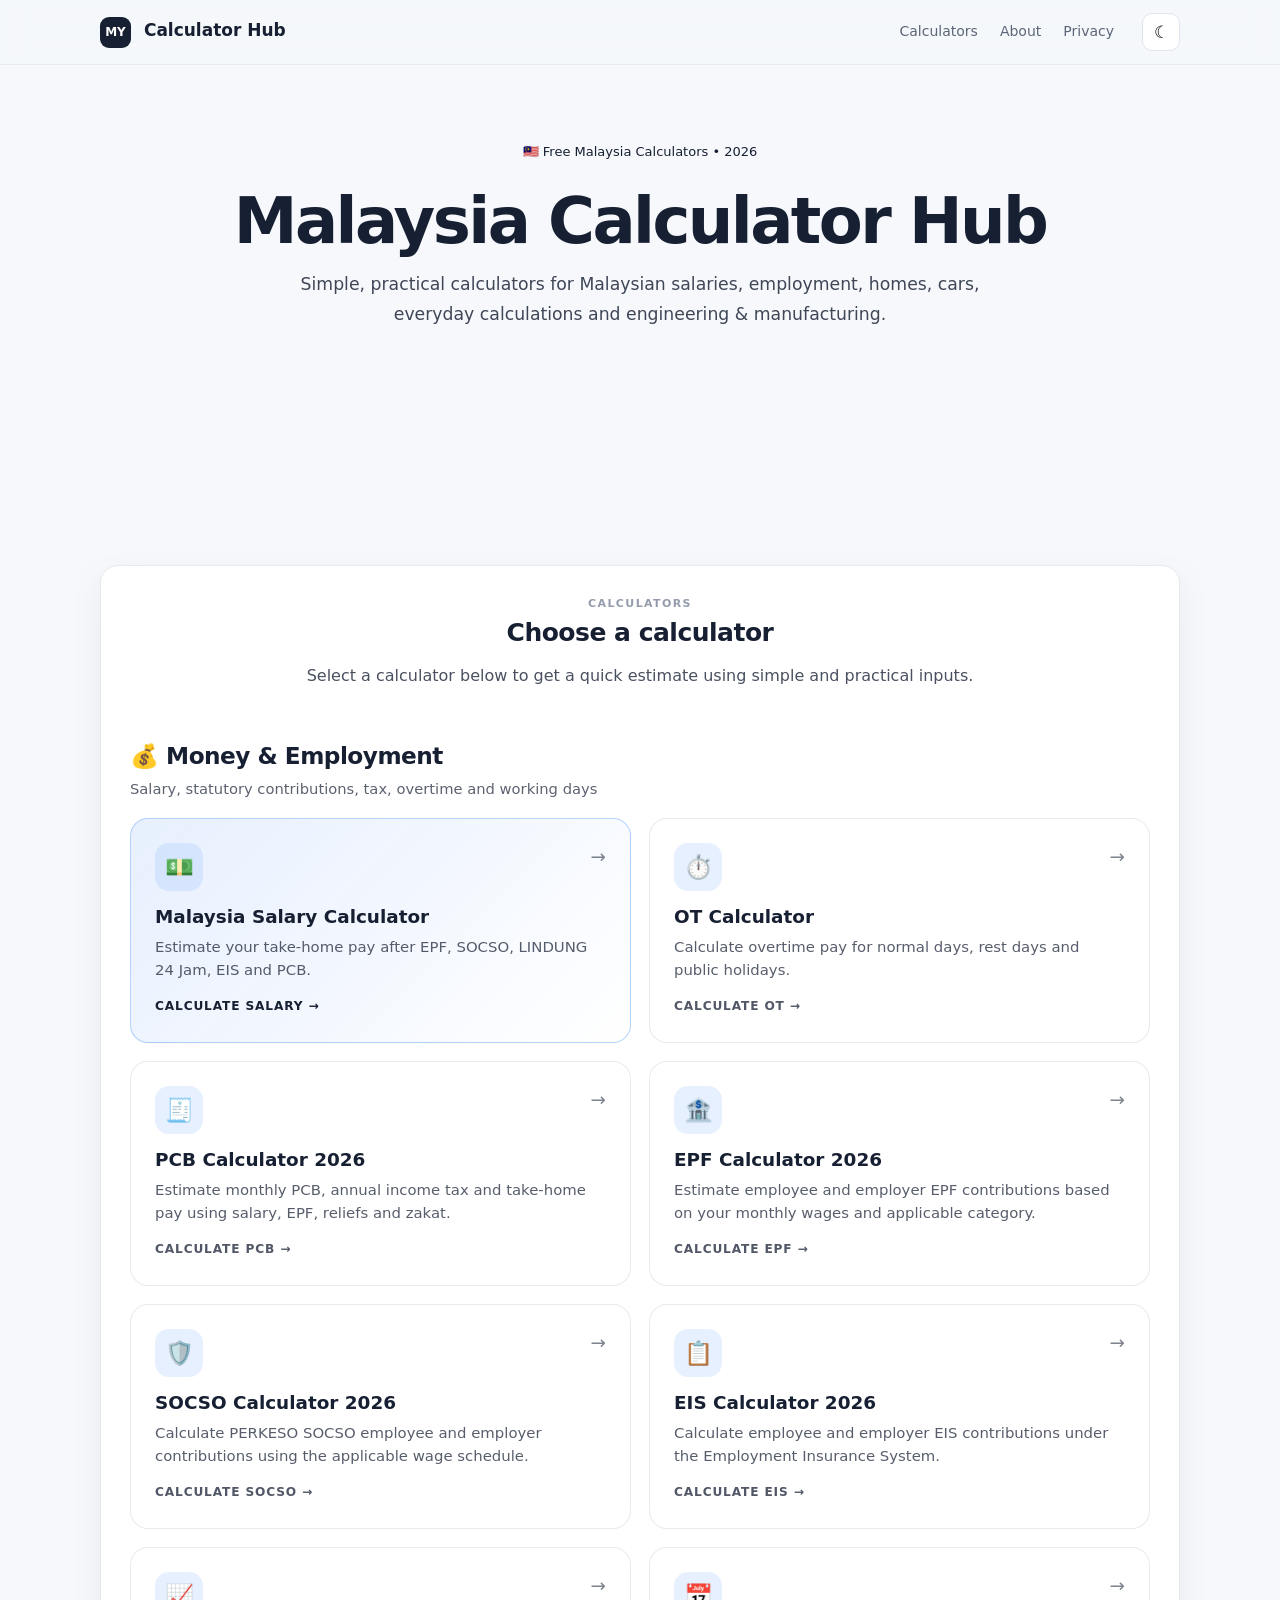
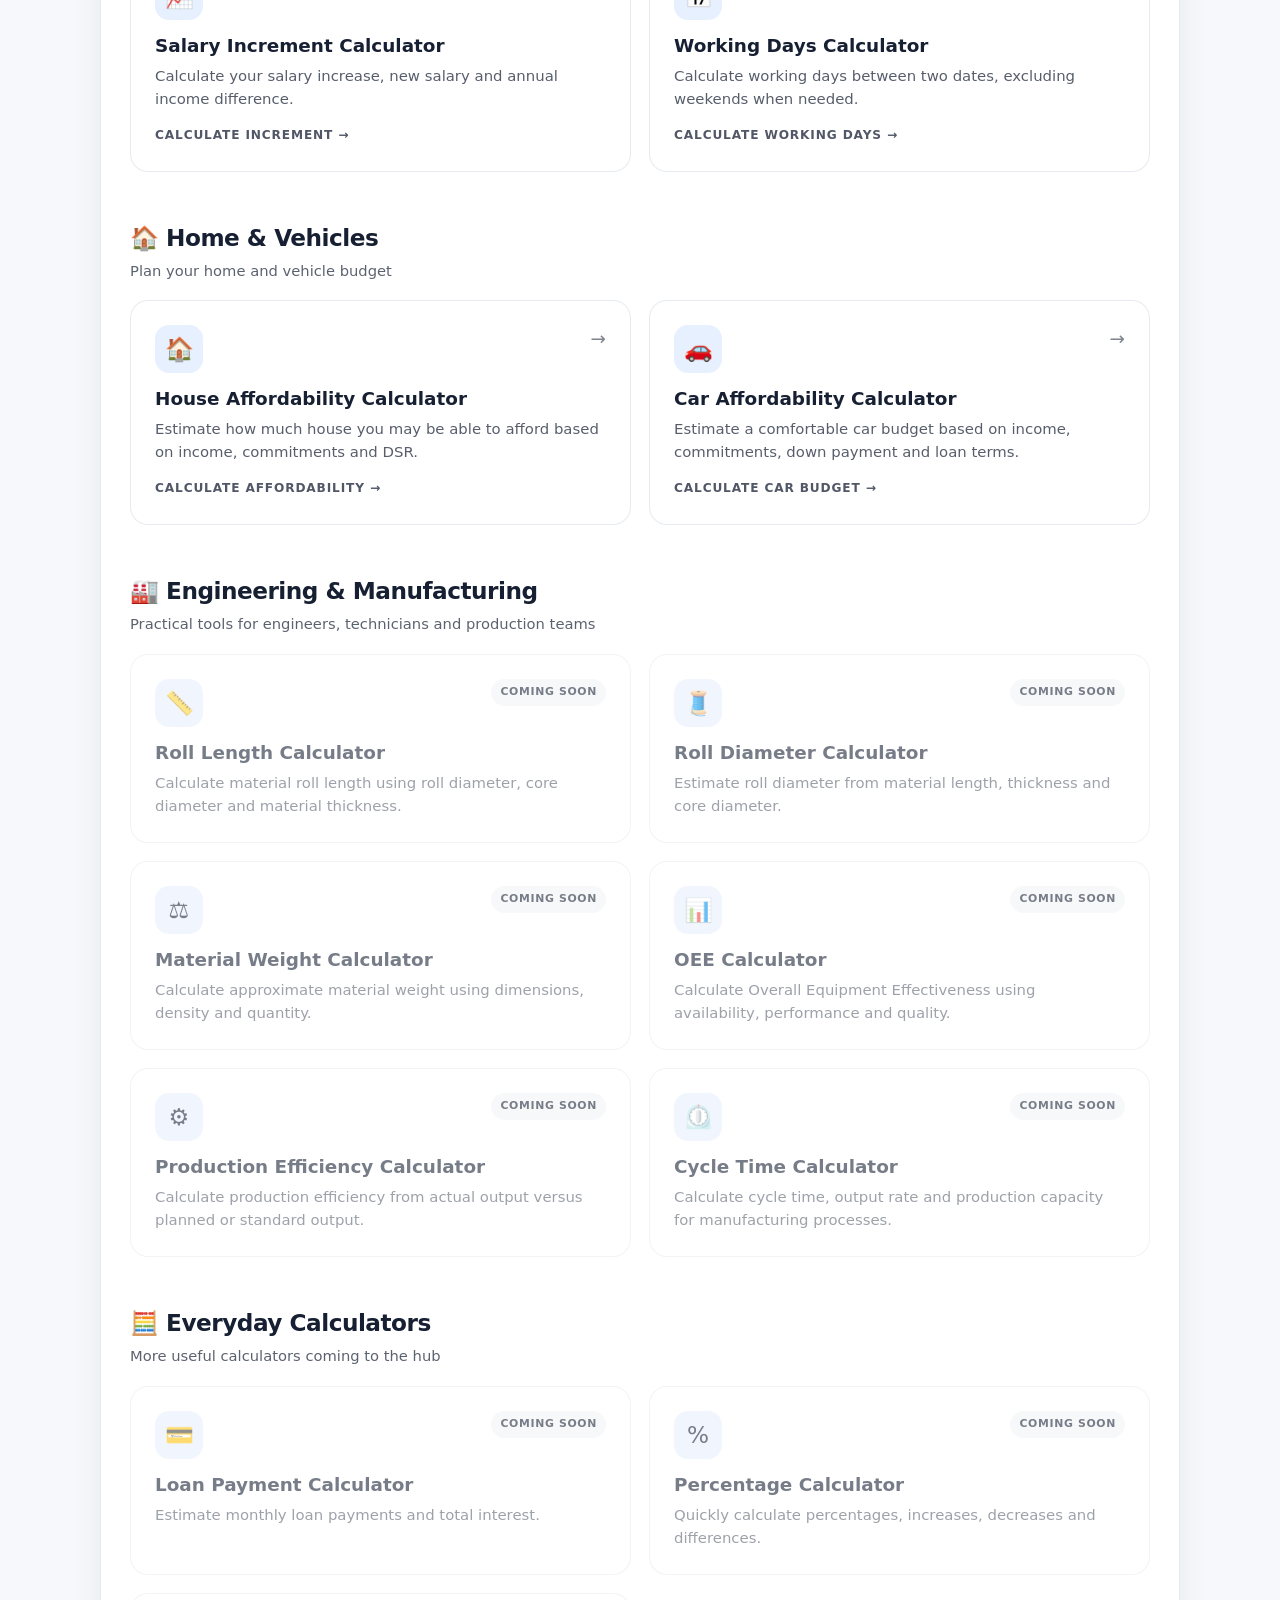
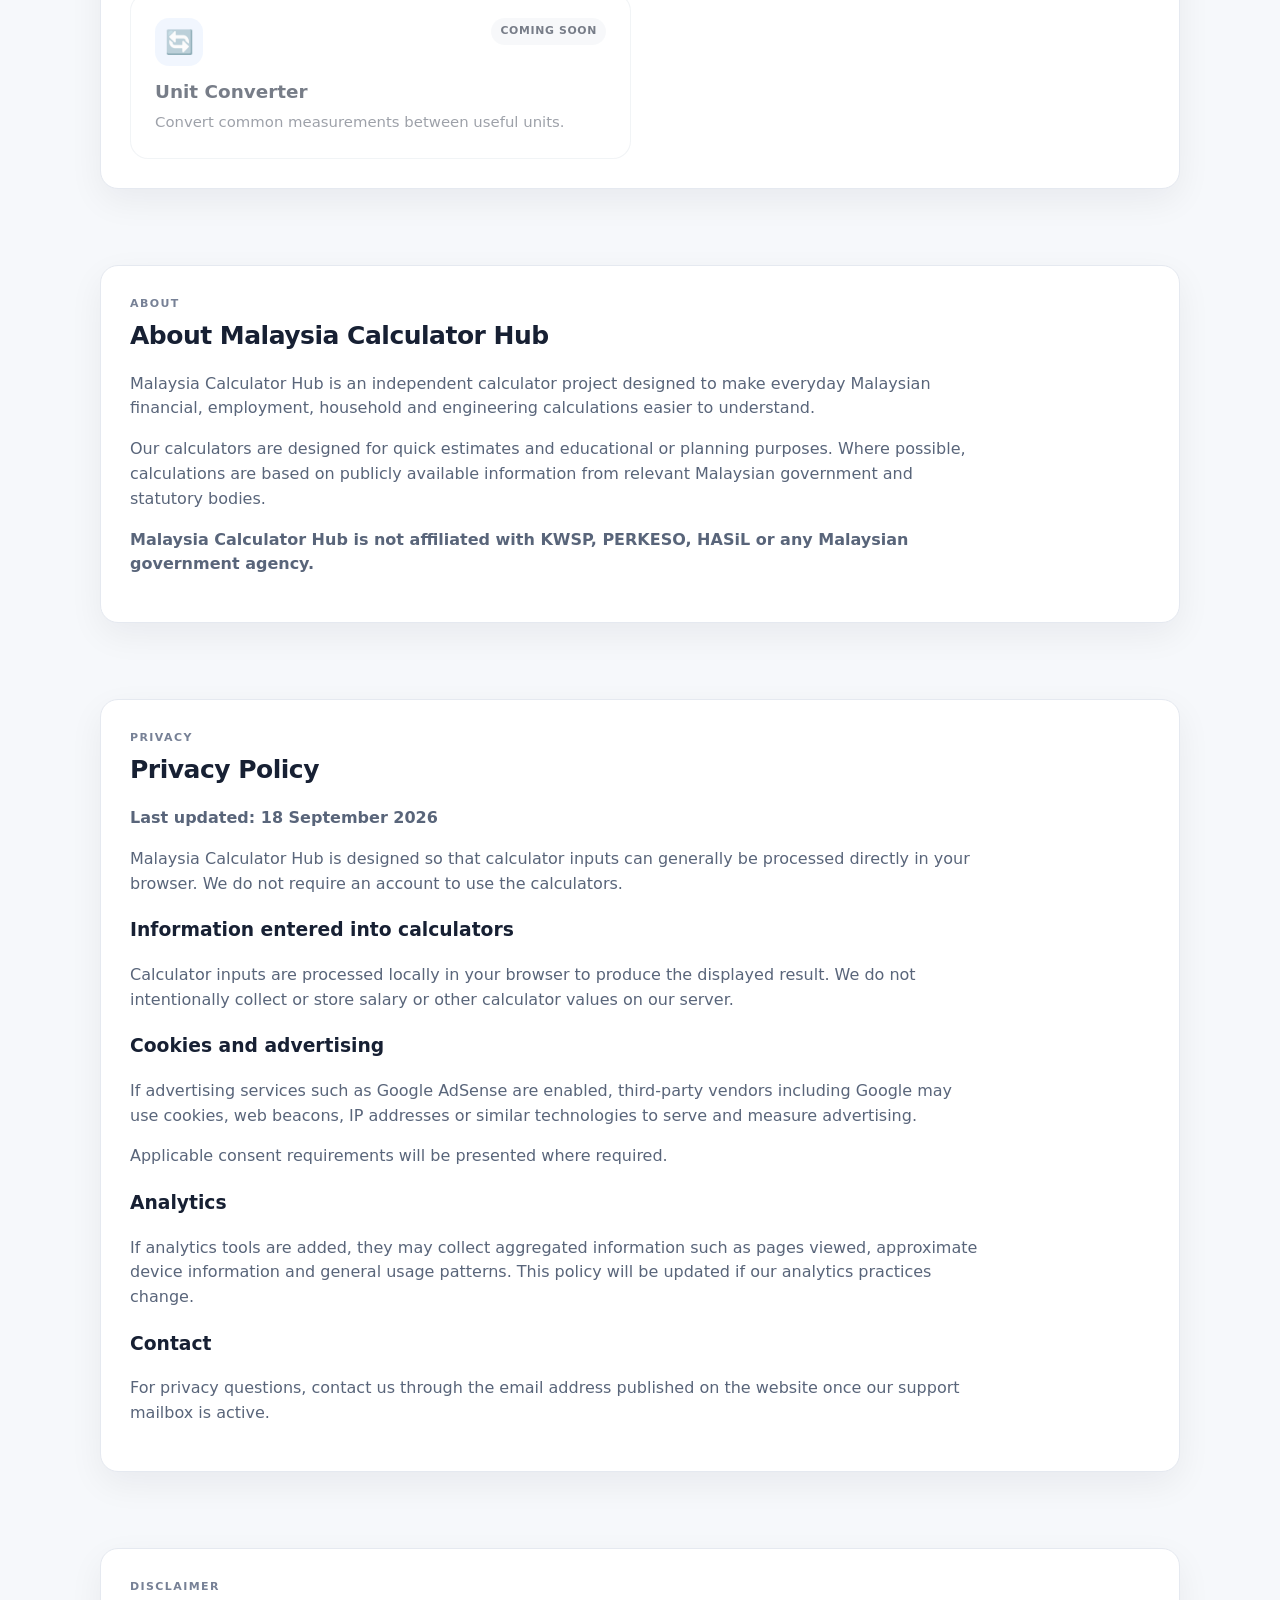
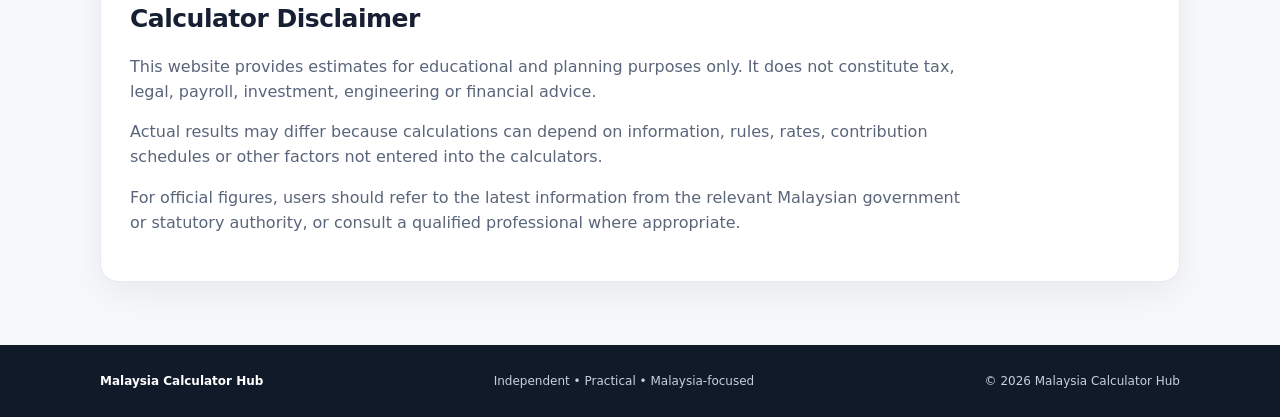
==== commit 125d7c6f: "Update index.html" ====
--- a/index.html
+++ b/index.html
@@ -2,7 +2,16 @@
 <html lang="en">
 
 <head>
-
+<!-- Google tag (gtag.js) -->
+<script async src="https://www.googletagmanager.com/gtag/js?id=G-N90MJX0CSD"></script>
+<script>
+  window.dataLayer = window.dataLayer || [];
+  function gtag(){dataLayer.push(arguments);}
+  gtag('js', new Date());
+
+  gtag('config', 'G-N90MJX0CSD');
+</script>
+  
   <meta charset="utf-8">
 
   <meta
@@ -12,7 +21,7 @@
 
   <meta
     name="description"
-    content="Malaysia Calculator Hub 2026. Free calculators for salary, overtime, house affordability, car affordability, salary increments, working days and engineering calculations."
+    content="Malaysia Calculator Hub 2026. Free Malaysia calculators for salary, overtime, EPF, SOCSO, EIS, PCB, house affordability, car affordability, salary increments, working days and more."
   >
 
   <meta
@@ -47,7 +56,7 @@
 
   <meta
     property="og:description"
-    content="Free Malaysia calculators for salary, overtime, house affordability, car affordability, salary increments, working days and more."
+    content="Free Malaysia calculators for salary, overtime, EPF, SOCSO, EIS, PCB, house affordability, car affordability, salary increments, working days and more."
   >
 
   <meta
@@ -403,6 +412,7 @@
       id="themeToggle"
       class="icon-btn"
       aria-label="Toggle dark mode"
+      type="button"
     >
       ☾
     </button>
@@ -512,7 +522,7 @@
           </h2>
 
           <p>
-            Salary, overtime, increments and working days
+            Salary, statutory contributions, tax, overtime and working days
           </p>
 
         </div>
@@ -597,6 +607,154 @@
 
 
 
+        <!-- PCB -->
+
+        <a
+          class="hub-card"
+          href="pcb-calculator.html"
+        >
+
+          <div class="hub-card-top">
+
+            <div class="hub-icon">
+              🧾
+            </div>
+
+            <span class="hub-arrow">
+              →
+            </span>
+
+          </div>
+
+
+          <h3>
+            PCB Calculator 2026
+          </h3>
+
+          <p>
+            Estimate monthly PCB, annual income tax and
+            take-home pay using salary, EPF, reliefs and zakat.
+          </p>
+
+          <span class="hub-card-label">
+            Calculate PCB →
+          </span>
+
+        </a>
+
+
+
+        <!-- EPF -->
+
+        <a
+          class="hub-card"
+          href="epf-calculator.html"
+        >
+
+          <div class="hub-card-top">
+
+            <div class="hub-icon">
+              🏦
+            </div>
+
+            <span class="hub-arrow">
+              →
+            </span>
+
+          </div>
+
+
+          <h3>
+            EPF Calculator 2026
+          </h3>
+
+          <p>
+            Estimate employee and employer EPF contributions
+            based on your monthly wages and applicable category.
+          </p>
+
+          <span class="hub-card-label">
+            Calculate EPF →
+          </span>
+
+        </a>
+
+
+
+        <!-- SOCSO -->
+
+        <a
+          class="hub-card"
+          href="socso-calculator.html"
+        >
+
+          <div class="hub-card-top">
+
+            <div class="hub-icon">
+              🛡️
+            </div>
+
+            <span class="hub-arrow">
+              →
+            </span>
+
+          </div>
+
+
+          <h3>
+            SOCSO Calculator 2026
+          </h3>
+
+          <p>
+            Calculate PERKESO SOCSO employee and employer
+            contributions using the applicable wage schedule.
+          </p>
+
+          <span class="hub-card-label">
+            Calculate SOCSO →
+          </span>
+
+        </a>
+
+
+
+        <!-- EIS -->
+
+        <a
+          class="hub-card"
+          href="eis-calculator.html"
+        >
+
+          <div class="hub-card-top">
+
+            <div class="hub-icon">
+              📋
+            </div>
+
+            <span class="hub-arrow">
+              →
+            </span>
+
+          </div>
+
+
+          <h3>
+            EIS Calculator 2026
+          </h3>
+
+          <p>
+            Calculate employee and employer EIS contributions
+            under the Employment Insurance System.
+          </p>
+
+          <span class="hub-card-label">
+            Calculate EIS →
+          </span>
+
+        </a>
+
+
+
         <!-- SALARY INCREMENT -->
 
         <a
@@ -1016,35 +1174,6 @@
 
 
       <div class="hub-grid">
-
-
-        <!-- EPF -->
-
-        <div class="hub-card coming-soon">
-
-          <div class="hub-card-top">
-
-            <div class="hub-icon">
-              🏦
-            </div>
-
-            <span class="coming-badge">
-              Coming Soon
-            </span>
-
-          </div>
-
-
-          <h3>
-            EPF Calculator
-          </h3>
-
-          <p>
-            Estimate employee and employer EPF contributions.
-          </p>
-
-        </div>
-
 
 
         <!-- LOAN -->
@@ -1215,7 +1344,7 @@
 
     <p>
       <b>
-        Last updated: 3 September 2026
+        Last updated: 18 September 2026
       </b>
     </p>
 
